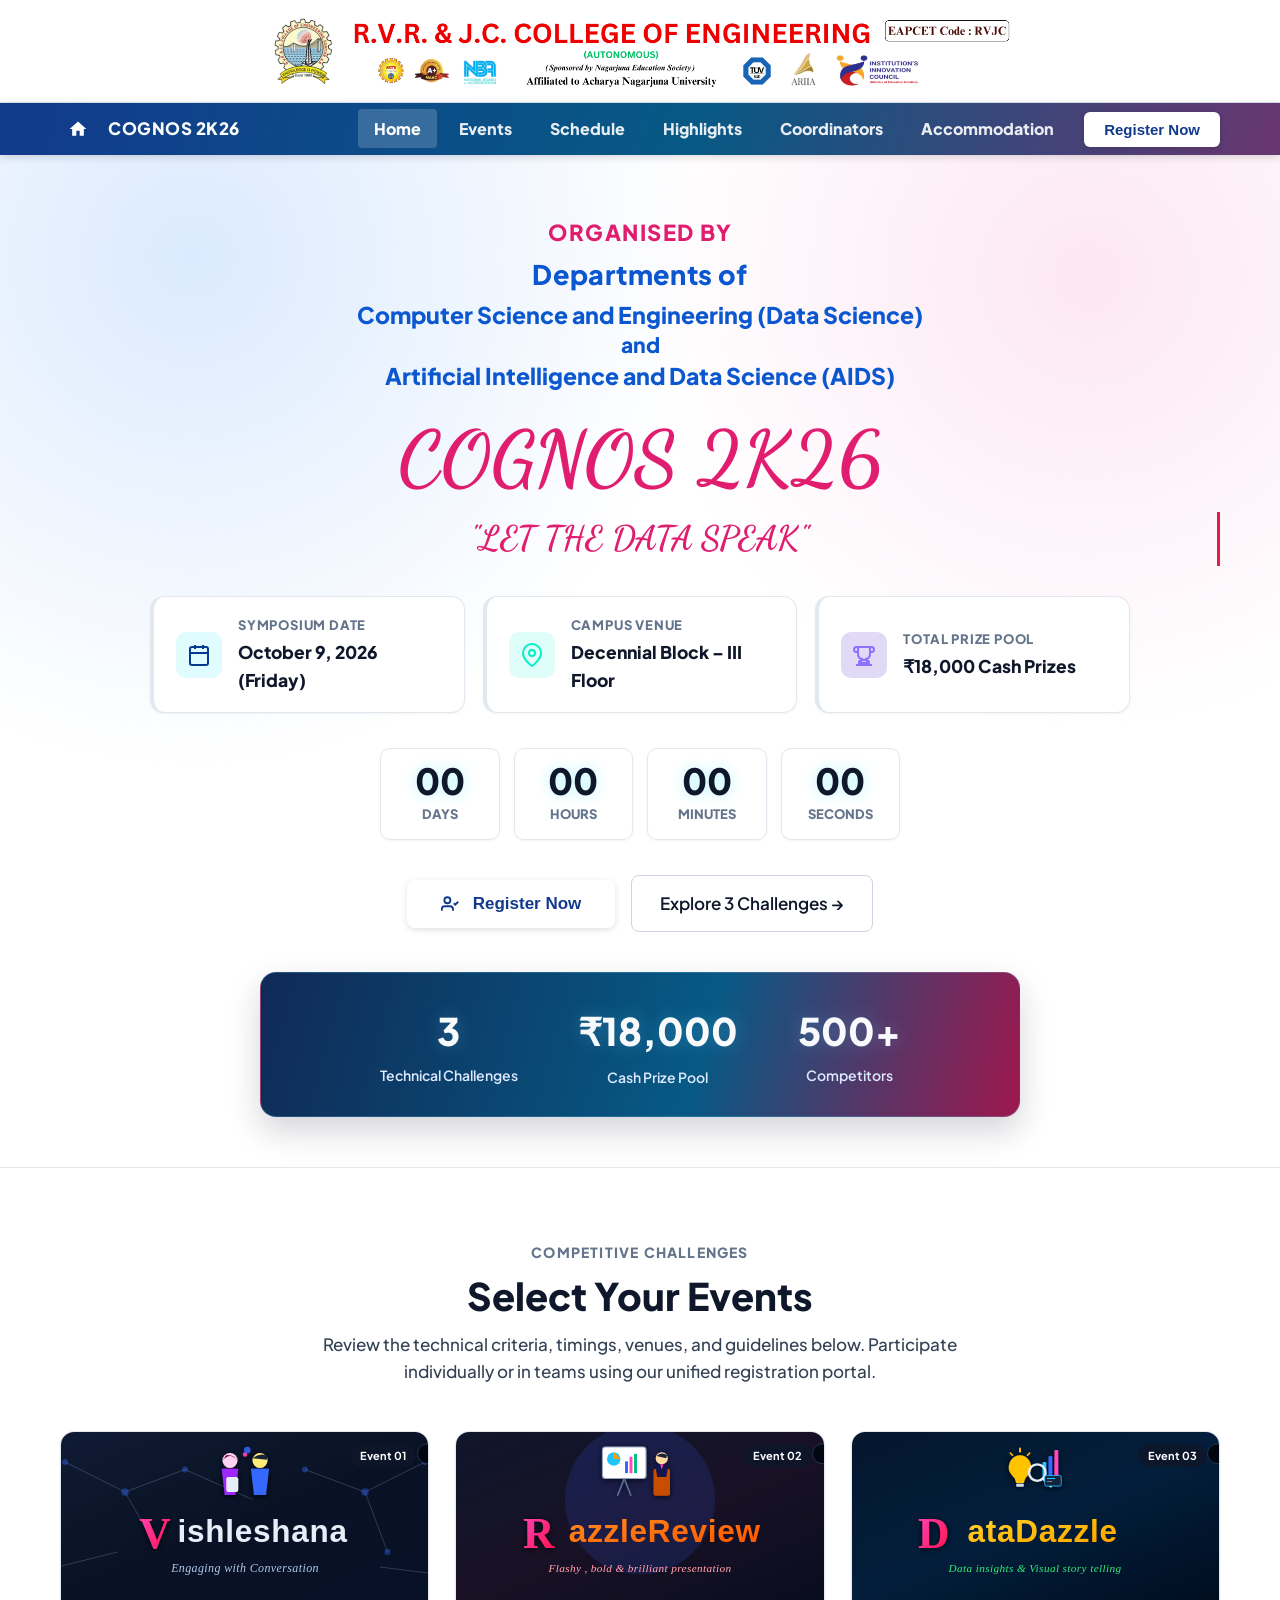
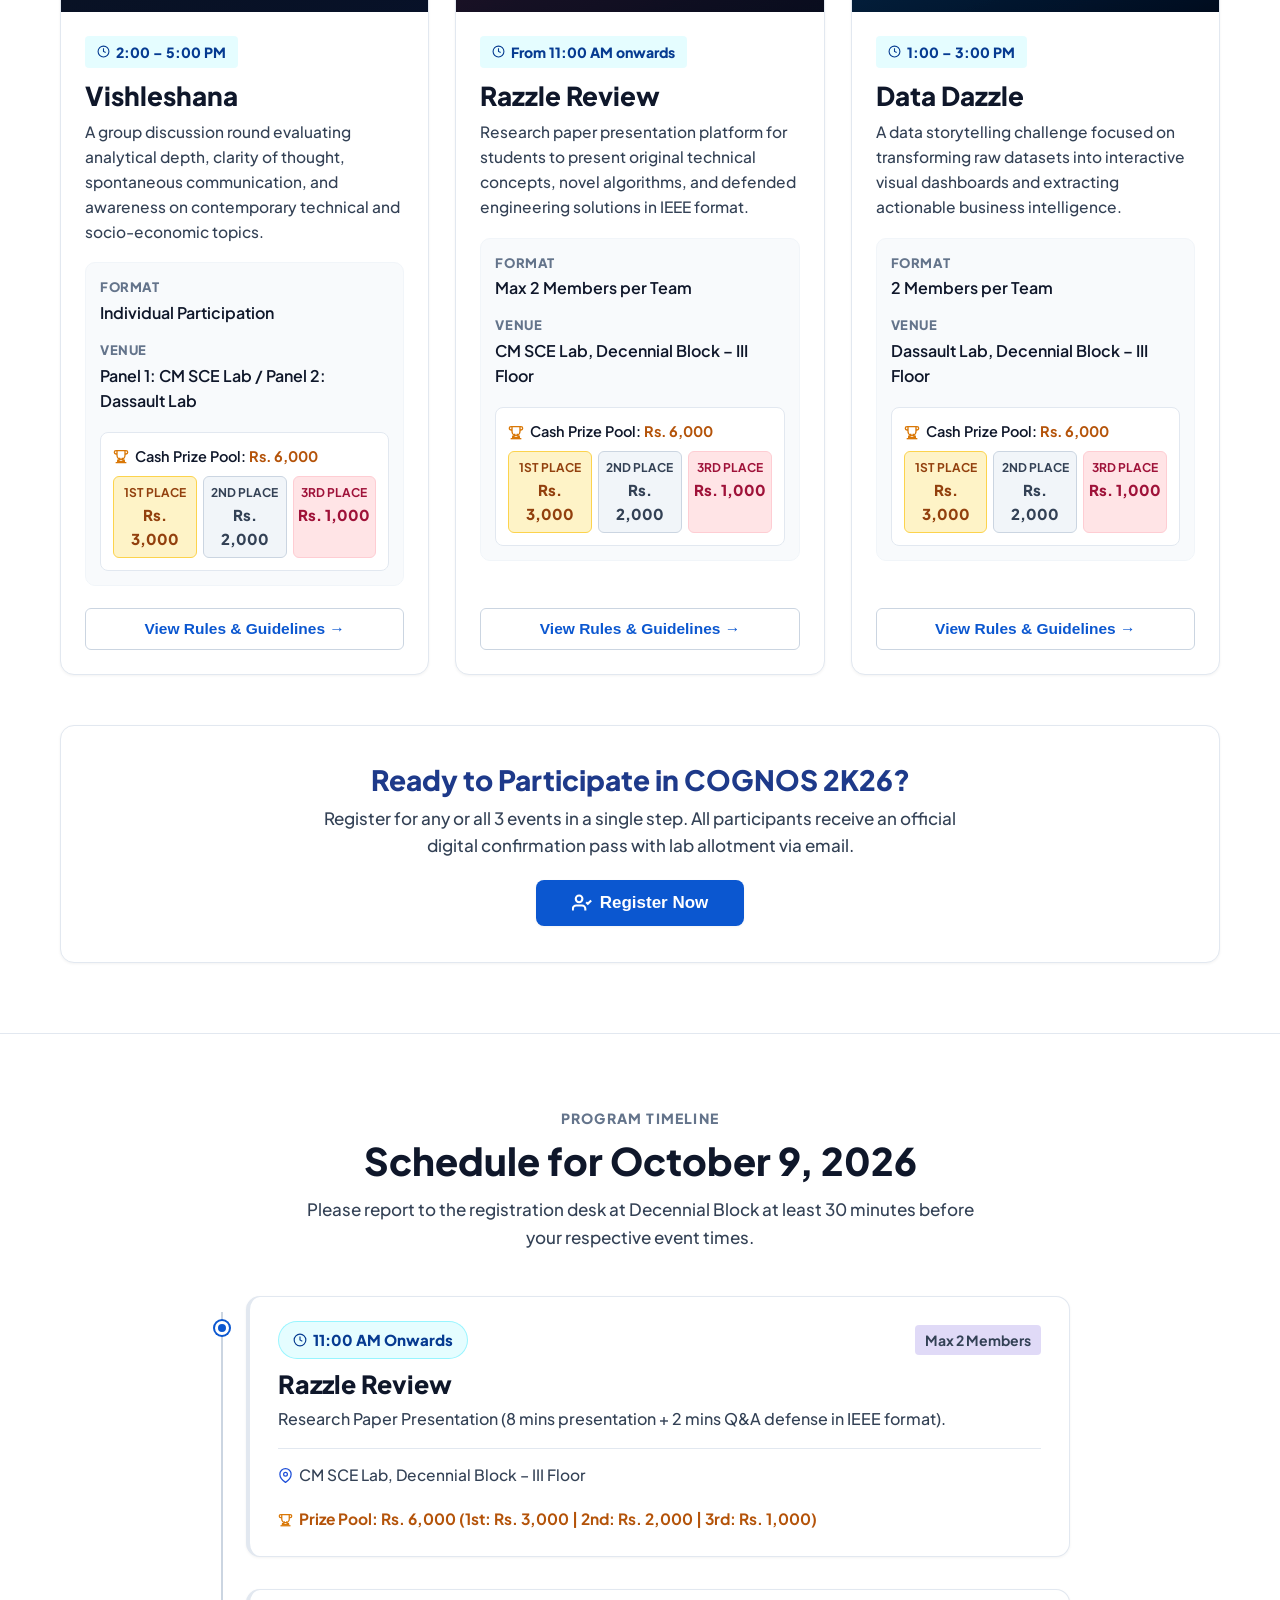
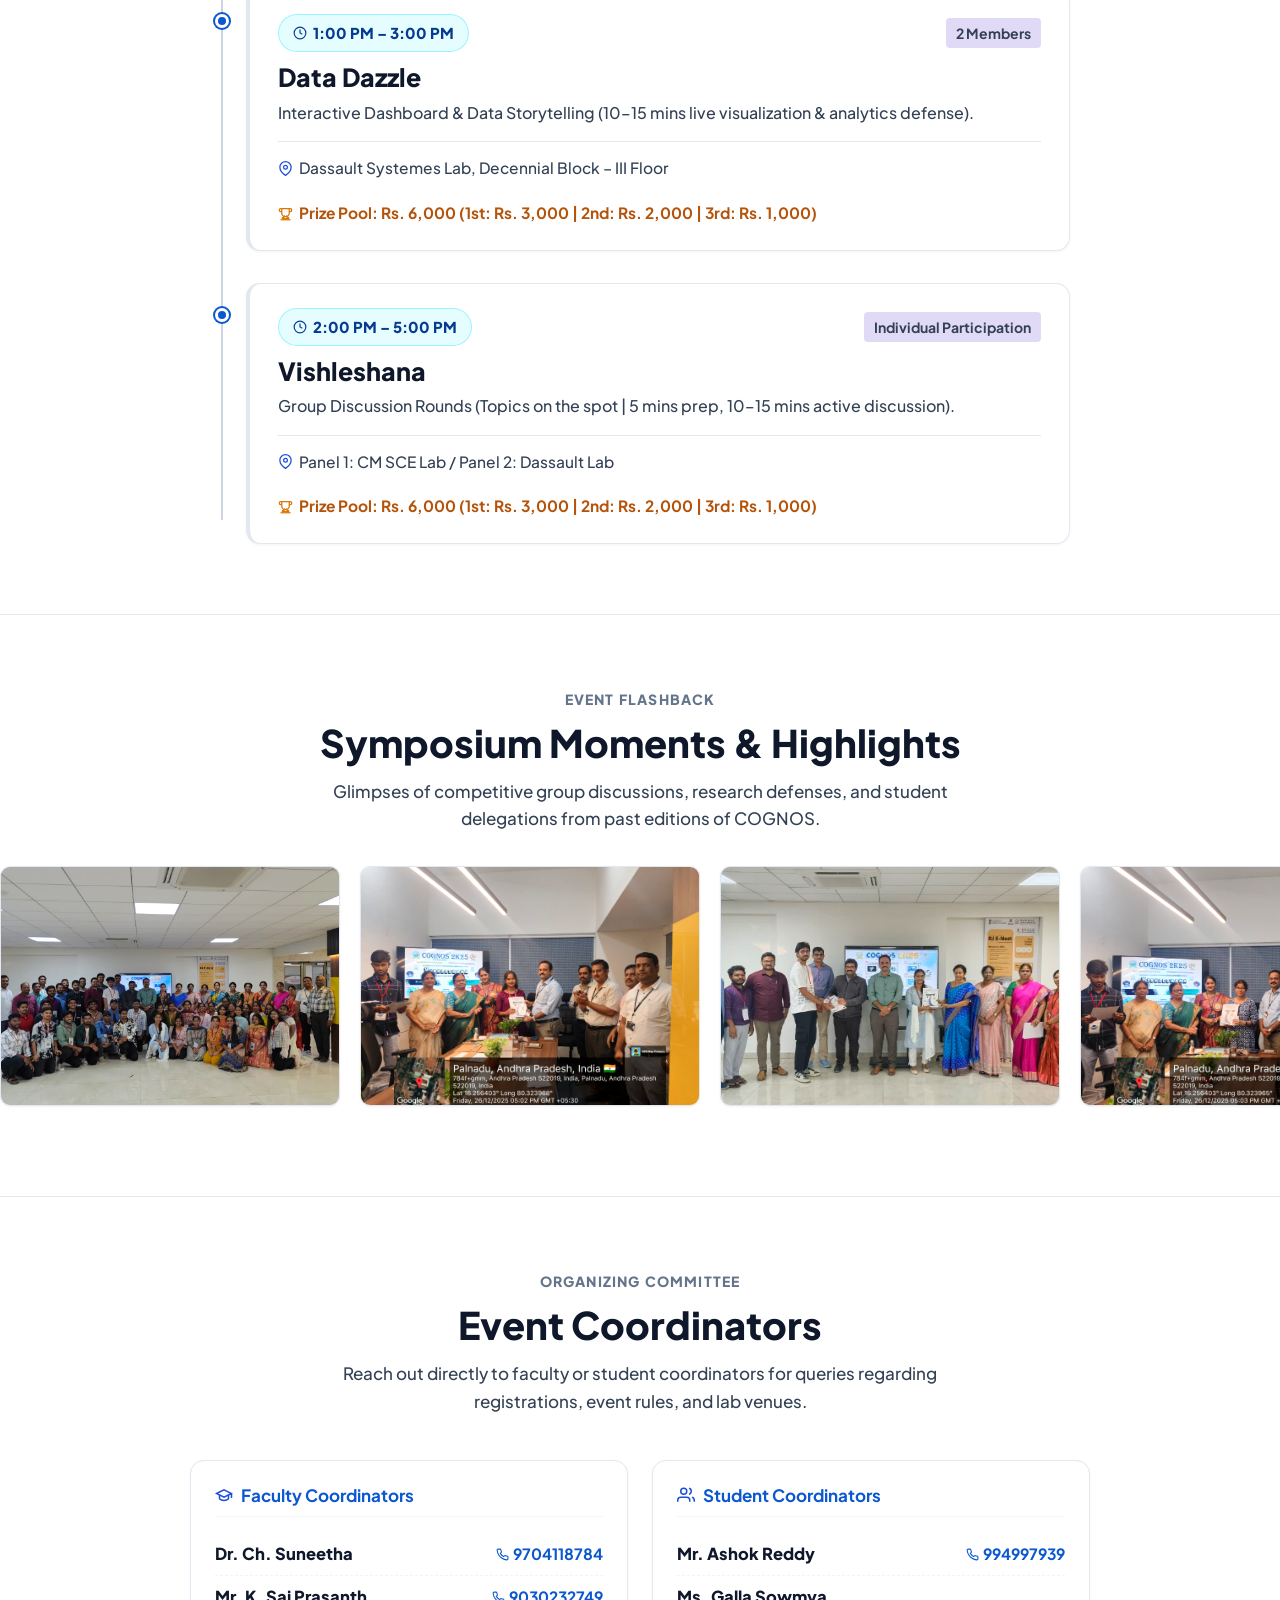
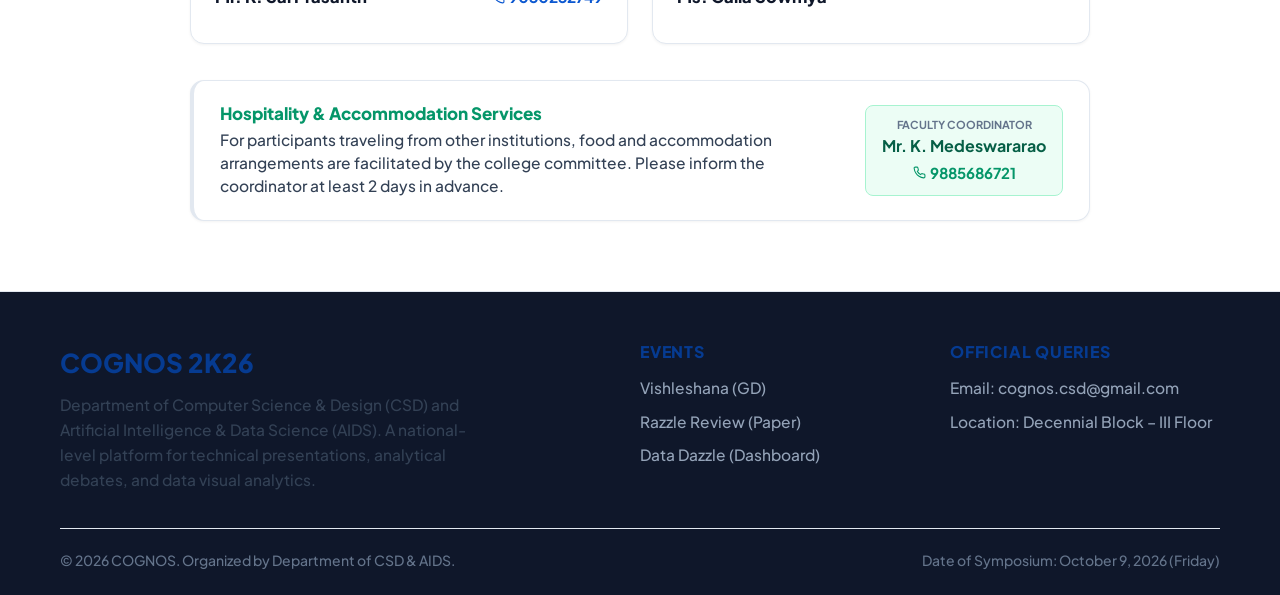
==== frontend/index.html @ b4818249 "Update event coordinators, email templates, and fix ID card URLs in Excel export" ====
<!DOCTYPE html>
<html lang="en">
<head>
    <meta charset="UTF-8">
    <meta http-equiv="Content-Type" content="text/html; charset=UTF-8">
    <meta name="viewport" content="width=device-width, initial-scale=1.0">
    <title>COGNOS 2K26 | National Level Technical Symposium - Department of CSD &amp; AIDS</title>
    <meta name="description" content="COGNOS 2K26 - National Level Technical Fest organized by Department of CSD &amp; AIDS. Events include Vishleshana, Razzle Review, and Data Dazzle on October 9th.">
    <link rel="icon" type="image/svg+xml" href="assets/images/favicon.svg">
    <link rel="shortcut icon" href="assets/images/favicon.svg">
    <link rel="apple-touch-icon" href="assets/images/header_logo.png">
    <link rel="preconnect" href="https://fonts.googleapis.com">
    <link rel="preconnect" href="https://fonts.gstatic.com" crossorigin>
    <link href="https://fonts.googleapis.com/css2?family=Dancing+Script:wght@600;700&family=Plus+Jakarta+Sans:wght@400;500;600;700;800;900&display=swap" rel="stylesheet">
    <link rel="stylesheet" href="css/style.css?v=2">
    <link rel="stylesheet" href="css/components.css?v=2">
    <link rel="stylesheet" href="css/responsive.css?v=2">
</head>
<body>

    <!-- 1. TOP HEADER BANNER (Full width College Logo Banner) -->
    <div class="top-header-banner">
        <div class="container banner-container">
            <a href="#home" class="college-banner-link" aria-label="RVR &amp; JC College of Engineering">
                <img src="assets/images/header_logo.png" alt="R.V.R. &amp; J.C. COLLEGE OF ENGINEERING (AUTONOMOUS)" class="college-header-logo">
            </a>
        </div>
    </div>

    <!-- 2. SOLID BLUE NAVIGATION BAR (Sticky below banner) -->
    <header class="main-navbar" id="mainNavbar">
        <div class="container nav-container">
            <div class="nav-left">
                <a href="#home" class="nav-home-icon" title="COGNOS 2K26 Home">
                    <svg width="20" height="20" viewBox="0 0 24 24" fill="currentColor"><path d="M10 20v-6h4v6h5v-8h3L12 3 2 12h3v8z"/></svg>
                </a>
                <span class="nav-brand-title">COGNOS 2K26</span>
            </div>

            <button class="mobile-toggle" aria-label="Toggle navigation" onclick="toggleNav()">
                <svg width="22" height="22" viewBox="0 0 24 24" fill="none" stroke="currentColor" stroke-width="2"><line x1="3" y1="12" x2="21" y2="12"></line><line x1="3" y1="6" x2="21" y2="6"></line><line x1="3" y1="18" x2="21" y2="18"></line></svg>
            </button>

            <nav>
                <ul class="nav-links" id="navLinks">
                    <li><a href="#home" class="nav-link active">Home</a></li>
                    <li><a href="#events" class="nav-link">Events</a></li>
                    <li><a href="#schedule" class="nav-link">Schedule</a></li>
                    <li><a href="#gallery" class="nav-link">Highlights</a></li>
                    <li><a href="#coordinators" class="nav-link">Coordinators</a></li>
                    <li><a href="#hospitality" class="nav-link">Accommodation</a></li>
                    <li><button class="btn-nav-register pulse-btn" onclick="openRegistrationModal()">Register Now</button></li>
                </ul>
            </nav>
        </div>
    </header>

    <!-- 3. HERO SECTION (With Dynamic Animated Title & Spacious Cards) -->
    <section id="home" class="hero-section">
        <div class="container">
            <div class="hero-department-block animate-fade-in">
                <span class="organizer-kicker">Organised by</span>
                <span class="department-label">Departments of</span>
                <span class="department-name">Computer Science and Engineering (Data Science)</span>
                <span class="department-connector">and</span>
                <span class="department-name">Artificial Intelligence and Data Science (AIDS)</span>
            </div>

            <h1 class="hero-title">
                <span id="dynamicHeroTitle" class="hero-brand-pink">COGNOS 2K26</span>
            </h1>
            <p class="hero-tagline animate-fade-in-delay">"LET THE DATA SPEAK"</p>

            <!-- Large, Spacious Meta Cards for Date, Venue, and Prize Pool -->
            <div class="hero-meta-cards">
                <div class="hero-meta-card date-card animate-slide-up">
                    <div class="meta-card-icon">
                        <svg width="24" height="24" viewBox="0 0 24 24" fill="none" stroke="currentColor" stroke-width="2"><rect x="3" y="4" width="18" height="18" rx="2" ry="2"></rect><line x1="16" y1="2" x2="16" y2="6"></line><line x1="8" y1="2" x2="8" y2="6"></line><line x1="3" y1="10" x2="21" y2="10"></line></svg>
                    </div>
                    <div class="meta-card-content">
                        <div class="meta-card-label">SYMPOSIUM DATE</div>
                        <div class="meta-card-value">October 9, 2026 (Friday)</div>
                    </div>
                </div>

                <div class="hero-meta-card venue-card animate-slide-up" style="animation-delay: 0.15s;">
                    <div class="meta-card-icon">
                        <svg width="24" height="24" viewBox="0 0 24 24" fill="none" stroke="currentColor" stroke-width="2"><path d="M21 10c0 7-9 13-9 13s-9-6-9-13a9 9 0 0 1 18 0z"></path><circle cx="12" cy="10" r="3"></circle></svg>
                    </div>
                    <div class="meta-card-content">
                        <div class="meta-card-label">CAMPUS VENUE</div>
                        <div class="meta-card-value">Decennial Block &ndash; III Floor</div>
                    </div>
                </div>

                <div class="hero-meta-card prize-card animate-slide-up" style="animation-delay: 0.3s;">
                    <div class="meta-card-icon">
                        <svg width="24" height="24" viewBox="0 0 24 24" fill="none" stroke="currentColor" stroke-width="2"><path d="M6 9H4.5a2.5 2.5 0 0 1 0-5H6"></path><path d="M18 9h1.5a2.5 2.5 0 0 0 0-5H18"></path><path d="M4 22h16"></path><path d="M10 14.66V17c0 .55-.45 1-1 1H8c-.55 0-1 .45-1 1v1h10v-1c0-.55-.45-1-1-1h-1c-.55 0-1-.45-1-1v-2.34"></path><path d="M6 4h12v7a6 6 0 0 1-12 0V4z"></path></svg>
                    </div>
                    <div class="meta-card-content">
                        <div class="meta-card-label">TOTAL PRIZE POOL</div>
                        <div class="meta-card-value prize-highlight"><span class="rupee">&#8377;</span>18,000 Cash Prizes</div>
                    </div>
                </div>
            </div>

            <!-- Countdown Timer -->
            <div class="countdown-wrap animate-fade-in">
                <div class="countdown-grid">
                    <div class="countdown-box">
                        <div class="countdown-num" id="timer-days">00</div>
                        <div class="countdown-label">Days</div>
                    </div>
                    <div class="countdown-box">
                        <div class="countdown-num" id="timer-hours">00</div>
                        <div class="countdown-label">Hours</div>
                    </div>
                    <div class="countdown-box">
                        <div class="countdown-num" id="timer-mins">00</div>
                        <div class="countdown-label">Minutes</div>
                    </div>
                    <div class="countdown-box">
                        <div class="countdown-num" id="timer-secs">00</div>
                        <div class="countdown-label">Seconds</div>
                    </div>
                </div>
            </div>

            <!-- Hero CTAs -->
            <div class="hero-cta-group">
                <button class="btn-primary-action pulse-btn" onclick="openRegistrationModal()">
                    <svg width="18" height="18" viewBox="0 0 24 24" fill="none" stroke="currentColor" stroke-width="2.5" style="vertical-align: middle; margin-right: 6px;"><path d="M16 21v-2a4 4 0 0 0-4-4H5a4 4 0 0 0-4 4v2"></path><circle cx="8.5" cy="7" r="4"></circle><polyline points="17 11 19 13 23 9"></polyline></svg>
                    Register Now
                </button>
                <a href="#events" class="btn-secondary-action">
                    Explore 3 Challenges &rarr;
                </a>
            </div>

            <!-- Stats Ribbon -->
            <div class="stats-banner">
                <div class="stat-col">
                    <div class="stat-num counter-target" data-target="3">3</div>
                    <div class="stat-lbl">Technical Challenges</div>
                </div>
                <div class="stat-col">
                    <div class="stat-num"><span class="rupee">&#8377;</span>18,000</div>
                    <div class="stat-lbl">Cash Prize Pool</div>
                </div>
                <div class="stat-col">
                    <div class="stat-num counter-target" data-target="500">500+</div>
                    <div class="stat-lbl">Competitors</div>
                </div>
            </div>
        </div>
    </section>

    <!-- 4. EVENTS SECTION (Generously Spaced & Rich Colored Prizes) -->
    <section id="events" class="events-section">
        <div class="container">
            <div class="section-header">
                <span class="section-tag">COMPETITIVE CHALLENGES</span>
                <h2 class="section-title">Select Your Events</h2>
                <p class="section-desc">Review the technical criteria, timings, venues, and guidelines below. Participate individually or in teams using our unified registration portal.</p>
            </div>

            <div class="events-grid">
                <!-- Event 1: Vishleshana -->
                <div class="event-card animate-on-scroll">
                    <div class="card-img-wrap">
                        <img src="assets/images/banner-vishleshana.svg" alt="Vishleshana Banner" class="event-card-banner">
                        <span class="card-badge-floating">Event 01</span>
                    </div>
                    <div class="event-card-body">
                        <div>
                            <div class="event-timing-badge">
                                <svg width="13" height="13" viewBox="0 0 24 24" fill="none" stroke="currentColor" stroke-width="2"><circle cx="12" cy="12" r="10"></circle><polyline points="12 6 12 12 16 14"></polyline></svg>
                                <span>2:00 &ndash; 5:00 PM</span>
                            </div>
                            <h3 class="event-card-title">Vishleshana</h3>
                            <p class="event-card-desc">
                                A group discussion round evaluating analytical depth, clarity of thought, spontaneous communication, and awareness on contemporary technical and socio-economic topics.
                            </p>

                            <!-- Loosely Aligned Details with Spacious Layout -->
                            <div class="event-loose-details">
                                <div class="detail-item">
                                    <span class="detail-item-title">Format</span>
                                    <span class="detail-item-val">Individual Participation</span>
                                </div>
                                <div class="detail-item">
                                    <span class="detail-item-title">Venue</span>
                                    <span class="detail-item-val">Panel 1: CM SCE Lab / Panel 2: Dassault Lab</span>
                                </div>

                                <!-- Multi-Colored Cash Prize Breakdown -->
                                <div class="prize-breakdown-box">
                                    <div class="prize-box-header">
                                        <svg width="16" height="16" viewBox="0 0 24 24" fill="none" stroke="#d97706" stroke-width="2"><path d="M6 9H4.5a2.5 2.5 0 0 1 0-5H6"></path><path d="M18 9h1.5a2.5 2.5 0 0 0 0-5H18"></path><path d="M4 22h16"></path><path d="M10 14.66V17c0 .55-.45 1-1 1H8c-.55 0-1 .45-1 1v1h10v-1c0-.55-.45-1-1-1h-1c-.55 0-1-.45-1-1v-2.34"></path><path d="M6 4h12v7a6 6 0 0 1-12 0V4z"></path></svg>
                                        <span>Cash Prize Pool: <strong>Rs. 6,000</strong></span>
                                    </div>
                                    <div class="prize-pill-row">
                                        <div class="prize-tier gold-tier">
                                            <span class="tier-label">1st Place</span>
                                            <span class="tier-amount">Rs. 3,000</span>
                                        </div>
                                        <div class="prize-tier silver-tier">
                                            <span class="tier-label">2nd Place</span>
                                            <span class="tier-amount">Rs. 2,000</span>
                                        </div>
                                        <div class="prize-tier bronze-tier">
                                            <span class="tier-label">3rd Place</span>
                                            <span class="tier-amount">Rs. 1,000</span>
                                        </div>
                                    </div>
                                </div>
                            </div>
                        </div>

                        <button class="btn-card-action" onclick="openEventModal('vishleshana')">
                            View Rules &amp; Guidelines &rarr;
                        </button>
                    </div>
                </div>

                <!-- Event 2: Razzle Review -->
                <div class="event-card animate-on-scroll" style="animation-delay: 0.15s;">
                    <div class="card-img-wrap">
                        <img src="assets/images/banner-razzle.svg" alt="Razzle Review Banner" class="event-card-banner">
                        <span class="card-badge-floating">Event 02</span>
                    </div>
                    <div class="event-card-body">
                        <div>
                            <div class="event-timing-badge">
                                <svg width="13" height="13" viewBox="0 0 24 24" fill="none" stroke="currentColor" stroke-width="2"><circle cx="12" cy="12" r="10"></circle><polyline points="12 6 12 12 16 14"></polyline></svg>
                                <span>From 11:00 AM onwards</span>
                            </div>
                            <h3 class="event-card-title">Razzle Review</h3>
                            <p class="event-card-desc">
                                Research paper presentation platform for students to present original technical concepts, novel algorithms, and defended engineering solutions in IEEE format.
                            </p>

                            <!-- Loosely Aligned Details with Spacious Layout -->
                            <div class="event-loose-details">
                                <div class="detail-item">
                                    <span class="detail-item-title">Format</span>
                                    <span class="detail-item-val">Max 2 Members per Team</span>
                                </div>
                                <div class="detail-item">
                                    <span class="detail-item-title">Venue</span>
                                    <span class="detail-item-val">CM SCE Lab, Decennial Block &ndash; III Floor</span>
                                </div>

                                <!-- Multi-Colored Cash Prize Breakdown -->
                                <div class="prize-breakdown-box">
                                    <div class="prize-box-header">
                                        <svg width="16" height="16" viewBox="0 0 24 24" fill="none" stroke="#d97706" stroke-width="2"><path d="M6 9H4.5a2.5 2.5 0 0 1 0-5H6"></path><path d="M18 9h1.5a2.5 2.5 0 0 0 0-5H18"></path><path d="M4 22h16"></path><path d="M10 14.66V17c0 .55-.45 1-1 1H8c-.55 0-1 .45-1 1v1h10v-1c0-.55-.45-1-1-1h-1c-.55 0-1-.45-1-1v-2.34"></path><path d="M6 4h12v7a6 6 0 0 1-12 0V4z"></path></svg>
                                        <span>Cash Prize Pool: <strong>Rs. 6,000</strong></span>
                                    </div>
                                    <div class="prize-pill-row">
                                        <div class="prize-tier gold-tier">
                                            <span class="tier-label">1st Place</span>
                                            <span class="tier-amount">Rs. 3,000</span>
                                        </div>
                                        <div class="prize-tier silver-tier">
                                            <span class="tier-label">2nd Place</span>
                                            <span class="tier-amount">Rs. 2,000</span>
                                        </div>
                                        <div class="prize-tier bronze-tier">
                                            <span class="tier-label">3rd Place</span>
                                            <span class="tier-amount">Rs. 1,000</span>
                                        </div>
                                    </div>
                                </div>
                            </div>
                        </div>

                        <button class="btn-card-action" onclick="openEventModal('razzle_review')">
                            View Rules &amp; Guidelines &rarr;
                        </button>
                    </div>
                </div>

                <!-- Event 3: Data Dazzle -->
                <div class="event-card animate-on-scroll" style="animation-delay: 0.3s;">
                    <div class="card-img-wrap">
                        <img src="assets/images/banner-data-dazzle.svg" alt="Data Dazzle Banner" class="event-card-banner">
                        <span class="card-badge-floating">Event 03</span>
                    </div>
                    <div class="event-card-body">
                        <div>
                            <div class="event-timing-badge">
                                <svg width="13" height="13" viewBox="0 0 24 24" fill="none" stroke="currentColor" stroke-width="2"><circle cx="12" cy="12" r="10"></circle><polyline points="12 6 12 12 16 14"></polyline></svg>
                                <span>1:00 &ndash; 3:00 PM</span>
                            </div>
                            <h3 class="event-card-title">Data Dazzle</h3>
                            <p class="event-card-desc">
                                A data storytelling challenge focused on transforming raw datasets into interactive visual dashboards and extracting actionable business intelligence.
                            </p>

                            <!-- Loosely Aligned Details with Spacious Layout -->
                            <div class="event-loose-details">
                                <div class="detail-item">
                                    <span class="detail-item-title">Format</span>
                                    <span class="detail-item-val">2 Members per Team</span>
                                </div>
                                <div class="detail-item">
                                    <span class="detail-item-title">Venue</span>
                                    <span class="detail-item-val">Dassault Lab, Decennial Block &ndash; III Floor</span>
                                </div>

                                <!-- Multi-Colored Cash Prize Breakdown -->
                                <div class="prize-breakdown-box">
                                    <div class="prize-box-header">
                                        <svg width="16" height="16" viewBox="0 0 24 24" fill="none" stroke="#d97706" stroke-width="2"><path d="M6 9H4.5a2.5 2.5 0 0 1 0-5H6"></path><path d="M18 9h1.5a2.5 2.5 0 0 0 0-5H18"></path><path d="M4 22h16"></path><path d="M10 14.66V17c0 .55-.45 1-1 1H8c-.55 0-1 .45-1 1v1h10v-1c0-.55-.45-1-1-1h-1c-.55 0-1-.45-1-1v-2.34"></path><path d="M6 4h12v7a6 6 0 0 1-12 0V4z"></path></svg>
                                        <span>Cash Prize Pool: <strong>Rs. 6,000</strong></span>
                                    </div>
                                    <div class="prize-pill-row">
                                        <div class="prize-tier gold-tier">
                                            <span class="tier-label">1st Place</span>
                                            <span class="tier-amount">Rs. 3,000</span>
                                        </div>
                                        <div class="prize-tier silver-tier">
                                            <span class="tier-label">2nd Place</span>
                                            <span class="tier-amount">Rs. 2,000</span>
                                        </div>
                                        <div class="prize-tier bronze-tier">
                                            <span class="tier-label">3rd Place</span>
                                            <span class="tier-amount">Rs. 1,000</span>
                                        </div>
                                    </div>
                                </div>
                            </div>
                        </div>

                        <button class="btn-card-action" onclick="openEventModal('data_dazzle')">
                            View Rules &amp; Guidelines &rarr;
                        </button>
                    </div>
                </div>
            </div>

            <!-- Unified Registration Callout -->
            <div class="reg-callout-box animate-on-scroll">
                <div class="callout-inner">
                    <h3>Ready to Participate in COGNOS 2K26?</h3>
                    <p>Register for any or all 3 events in a single step. All participants receive an official digital confirmation pass with lab allotment via email.</p>
                    <button class="btn-reg-now-large pulse-btn" onclick="openRegistrationModal()">
                        <svg width="20" height="20" viewBox="0 0 24 24" fill="none" stroke="currentColor" stroke-width="2.5"><path d="M16 21v-2a4 4 0 0 0-4-4H5a4 4 0 0 0-4 4v2"></path><circle cx="8.5" cy="7" r="4"></circle><polyline points="17 11 19 13 23 9"></polyline></svg>
                        Register Now
                    </button>
                </div>
            </div>
        </div>
    </section>

    <!-- 5. SCHEDULE SECTION (Timeline & Cards Layout with Hover Effects - NO TABLE) -->
    <section id="schedule" class="schedule-section">
        <div class="container">
            <div class="section-header">
                <span class="section-tag">PROGRAM TIMELINE</span>
                <h2 class="section-title">Schedule for October 9, 2026</h2>
                <p class="section-desc">Please report to the registration desk at Decennial Block at least 30 minutes before your respective event times.</p>
            </div>

            <!-- Modern Timeline Container -->
            <div class="timeline-container">
                <div class="timeline-spine"></div>

                <!-- Timeline Item 1: Razzle Review -->
                <div class="timeline-item animate-on-scroll">
                    <div class="timeline-marker">
                        <div class="marker-dot"></div>
                    </div>
                    <div class="timeline-card">
                        <div class="timeline-card-header">
                            <span class="timeline-time-badge">
                                <svg width="14" height="14" viewBox="0 0 24 24" fill="none" stroke="currentColor" stroke-width="2"><circle cx="12" cy="12" r="10"></circle><polyline points="12 6 12 12 16 14"></polyline></svg>
                                11:00 AM Onwards
                            </span>
                            <span class="timeline-format-badge">Max 2 Members</span>
                        </div>
                        <h3 class="timeline-card-title">Razzle Review</h3>
                        <p class="timeline-card-sub">Research Paper Presentation (8 mins presentation + 2 mins Q&amp;A defense in IEEE format).</p>
                        <div class="timeline-card-meta">
                            <div class="timeline-meta-point">
                                <svg width="15" height="15" viewBox="0 0 24 24" fill="none" stroke="#1d4ed8" stroke-width="2"><path d="M21 10c0 7-9 13-9 13s-9-6-9-13a9 9 0 0 1 18 0z"></path><circle cx="12" cy="10" r="3"></circle></svg>
                                <span>CM SCE Lab, Decennial Block &ndash; III Floor</span>
                            </div>
                            <div class="timeline-meta-point prize-point">
                                <svg width="15" height="15" viewBox="0 0 24 24" fill="none" stroke="#d97706" stroke-width="2"><path d="M6 9H4.5a2.5 2.5 0 0 1 0-5H6"></path><path d="M18 9h1.5a2.5 2.5 0 0 0 0-5H18"></path><path d="M4 22h16"></path><path d="M10 14.66V17c0 .55-.45 1-1 1H8c-.55 0-1 .45-1 1v1h10v-1c0-.55-.45-1-1-1h-1c-.55 0-1-.45-1-1v-2.34"></path><path d="M6 4h12v7a6 6 0 0 1-12 0V4z"></path></svg>
                                <span>Prize Pool: Rs. 6,000 (1st: Rs. 3,000 | 2nd: Rs. 2,000 | 3rd: Rs. 1,000)</span>
                            </div>
                        </div>
                    </div>
                </div>

                <!-- Timeline Item 2: Data Dazzle -->
                <div class="timeline-item animate-on-scroll">
                    <div class="timeline-marker">
                        <div class="marker-dot"></div>
                    </div>
                    <div class="timeline-card">
                        <div class="timeline-card-header">
                            <span class="timeline-time-badge">
                                <svg width="14" height="14" viewBox="0 0 24 24" fill="none" stroke="currentColor" stroke-width="2"><circle cx="12" cy="12" r="10"></circle><polyline points="12 6 12 12 16 14"></polyline></svg>
                                1:00 PM &ndash; 3:00 PM
                            </span>
                            <span class="timeline-format-badge">2 Members</span>
                        </div>
                        <h3 class="timeline-card-title">Data Dazzle</h3>
                        <p class="timeline-card-sub">Interactive Dashboard &amp; Data Storytelling (10&ndash;15 mins live visualization &amp; analytics defense).</p>
                        <div class="timeline-card-meta">
                            <div class="timeline-meta-point">
                                <svg width="15" height="15" viewBox="0 0 24 24" fill="none" stroke="#1d4ed8" stroke-width="2"><path d="M21 10c0 7-9 13-9 13s-9-6-9-13a9 9 0 0 1 18 0z"></path><circle cx="12" cy="10" r="3"></circle></svg>
                                <span>Dassault Systemes Lab, Decennial Block &ndash; III Floor</span>
                            </div>
                            <div class="timeline-meta-point prize-point">
                                <svg width="15" height="15" viewBox="0 0 24 24" fill="none" stroke="#d97706" stroke-width="2"><path d="M6 9H4.5a2.5 2.5 0 0 1 0-5H6"></path><path d="M18 9h1.5a2.5 2.5 0 0 0 0-5H18"></path><path d="M4 22h16"></path><path d="M10 14.66V17c0 .55-.45 1-1 1H8c-.55 0-1 .45-1 1v1h10v-1c0-.55-.45-1-1-1h-1c-.55 0-1-.45-1-1v-2.34"></path><path d="M6 4h12v7a6 6 0 0 1-12 0V4z"></path></svg>
                                <span>Prize Pool: Rs. 6,000 (1st: Rs. 3,000 | 2nd: Rs. 2,000 | 3rd: Rs. 1,000)</span>
                            </div>
                        </div>
                    </div>
                </div>

                <!-- Timeline Item 3: Vishleshana -->
                <div class="timeline-item animate-on-scroll">
                    <div class="timeline-marker">
                        <div class="marker-dot"></div>
                    </div>
                    <div class="timeline-card">
                        <div class="timeline-card-header">
                            <span class="timeline-time-badge">
                                <svg width="14" height="14" viewBox="0 0 24 24" fill="none" stroke="currentColor" stroke-width="2"><circle cx="12" cy="12" r="10"></circle><polyline points="12 6 12 12 16 14"></polyline></svg>
                                2:00 PM &ndash; 5:00 PM
                            </span>
                            <span class="timeline-format-badge">Individual Participation</span>
                        </div>
                        <h3 class="timeline-card-title">Vishleshana</h3>
                        <p class="timeline-card-sub">Group Discussion Rounds (Topics on the spot | 5 mins prep, 10&ndash;15 mins active discussion).</p>
                        <div class="timeline-card-meta">
                            <div class="timeline-meta-point">
                                <svg width="15" height="15" viewBox="0 0 24 24" fill="none" stroke="#1d4ed8" stroke-width="2"><path d="M21 10c0 7-9 13-9 13s-9-6-9-13a9 9 0 0 1 18 0z"></path><circle cx="12" cy="10" r="3"></circle></svg>
                                <span>Panel 1: CM SCE Lab / Panel 2: Dassault Lab</span>
                            </div>
                            <div class="timeline-meta-point prize-point">
                                <svg width="15" height="15" viewBox="0 0 24 24" fill="none" stroke="#d97706" stroke-width="2"><path d="M6 9H4.5a2.5 2.5 0 0 1 0-5H6"></path><path d="M18 9h1.5a2.5 2.5 0 0 0 0-5H18"></path><path d="M4 22h16"></path><path d="M10 14.66V17c0 .55-.45 1-1 1H8c-.55 0-1 .45-1 1v1h10v-1c0-.55-.45-1-1-1h-1c-.55 0-1-.45-1-1v-2.34"></path><path d="M6 4h12v7a6 6 0 0 1-12 0V4z"></path></svg>
                                <span>Prize Pool: Rs. 6,000 (1st: Rs. 3,000 | 2nd: Rs. 2,000 | 3rd: Rs. 1,000)</span>
                            </div>
                        </div>
                    </div>
                </div>
            </div>
        </div>
    </section>

    <!-- 6. CONTINUOUS AUTO-SCROLLING GALLERY (Renamed: Symposium Moments & Highlights) -->
    <section id="gallery" class="gallery-section">
        <div class="container">
            <div class="section-header" style="margin-bottom: 24px;">
                <span class="section-tag">EVENT FLASHBACK</span>
                <h2 class="section-title">Symposium Moments &amp; Highlights</h2>
                <p class="section-desc">Glimpses of competitive group discussions, research defenses, and student delegations from past editions of COGNOS.</p>
            </div>
        </div>

        <div class="auto-gallery-wrapper">
            <div class="auto-gallery-track" id="autoGalleryTrack">
                <!-- Set 1 -->
                <div class="gallery-photo-card" onclick="openLightbox('assets/images/cognos_team.jpeg')">
                    <img src="assets/images/cognos_team.jpeg" alt="COGNOS Organizing Team" loading="lazy">
                </div>
                <div class="gallery-photo-card" onclick="openLightbox('assets/images/GD1.jpeg')">
                    <img src="assets/images/GD1.jpeg" alt="Group Discussion Round" loading="lazy">
                </div>
                <div class="gallery-photo-card" onclick="openLightbox('assets/images/RR1.jpeg')">
                    <img src="assets/images/RR1.jpeg" alt="Paper Presentation Defense" loading="lazy">
                </div>
                <div class="gallery-photo-card" onclick="openLightbox('assets/images/GD2.jpeg')">
                    <img src="assets/images/GD2.jpeg" alt="Discussion Deliberations" loading="lazy">
                </div>
                <div class="gallery-photo-card" onclick="openLightbox('assets/images/RR2.jpeg')">
                    <img src="assets/images/RR2.jpeg" alt="Project Demonstration" loading="lazy">
                </div>
                <div class="gallery-photo-card" onclick="openLightbox('assets/images/GD3.jpeg')">
                    <img src="assets/images/GD3.jpeg" alt="Panel Review" loading="lazy">
                </div>

                <!-- Set 2 (Duplicates for seamless loop) -->
                <div class="gallery-photo-card" onclick="openLightbox('assets/images/cognos_team.jpeg')">
                    <img src="assets/images/cognos_team.jpeg" alt="COGNOS Organizing Team" loading="lazy">
                </div>
                <div class="gallery-photo-card" onclick="openLightbox('assets/images/GD1.jpeg')">
                    <img src="assets/images/GD1.jpeg" alt="Group Discussion Round" loading="lazy">
                </div>
                <div class="gallery-photo-card" onclick="openLightbox('assets/images/RR1.jpeg')">
                    <img src="assets/images/RR1.jpeg" alt="Paper Presentation Defense" loading="lazy">
                </div>
                <div class="gallery-photo-card" onclick="openLightbox('assets/images/GD2.jpeg')">
                    <img src="assets/images/GD2.jpeg" alt="Discussion Deliberations" loading="lazy">
                </div>
                <div class="gallery-photo-card" onclick="openLightbox('assets/images/RR2.jpeg')">
                    <img src="assets/images/RR2.jpeg" alt="Project Demonstration" loading="lazy">
                </div>
                <div class="gallery-photo-card" onclick="openLightbox('assets/images/GD3.jpeg')">
                    <img src="assets/images/GD3.jpeg" alt="Panel Review" loading="lazy">
                </div>
            </div>
        </div>
    </section>

    <!-- 7. COORDINATORS & HOSPITALITY SECTION -->
    <section id="coordinators" class="coordinators-section">
        <div class="container">
            <div class="section-header">
                <span class="section-tag">ORGANIZING COMMITTEE</span>
                <h2 class="section-title">Event Coordinators</h2>
                <p class="section-desc">Reach out directly to faculty or student coordinators for queries regarding registrations, event rules, and lab venues.</p>
            </div>

            <div class="coordinators-grid">
                <!-- Faculty Coordinators -->
                <div class="coord-group-card animate-on-scroll">
                    <h3 class="coord-group-title">
                        <svg width="18" height="18" viewBox="0 0 24 24" fill="none" stroke="#1d4ed8" stroke-width="2"><path d="M22 10v6M2 10l10-5 10 5-10 5z"></path><path d="M6 12v5c3 3 9 3 12 0v-5"></path></svg>
                        Faculty Coordinators
                    </h3>
                    <div class="coord-person">
                        <span class="coord-name">Dr. Ch. Suneetha</span>
                        <a href="tel:9704118784" class="coord-phone">
                            <svg width="13" height="13" viewBox="0 0 24 24" fill="none" stroke="currentColor" stroke-width="2"><path d="M22 16.92v3a2 2 0 0 1-2.18 2 19.79 19.79 0 0 1-8.63-3.07 19.5 19.5 0 0 1-6-6 19.79 19.79 0 0 1-3.07-8.67A2 2 0 0 1 4.11 2h3a2 2 0 0 1 2 1.72 12.84 12.84 0 0 0 .7 2.81 2 2 0 0 1-.45 2.11L8.09 9.91a16 16 0 0 0 6 6l1.27-1.27a2 2 0 0 1 2.11-.45 12.84 12.84 0 0 0 2.81.7A2 2 0 0 1 22 16.92z"></path></svg>
                            9704118784
                        </a>
                    </div>
                    <div class="coord-person">
                        <span class="coord-name">Mr. K. Sai Prasanth</span>
                        <a href="tel:9030232749" class="coord-phone">
                            <svg width="13" height="13" viewBox="0 0 24 24" fill="none" stroke="currentColor" stroke-width="2"><path d="M22 16.92v3a2 2 0 0 1-2.18 2 19.79 19.79 0 0 1-8.63-3.07 19.5 19.5 0 0 1-6-6 19.79 19.79 0 0 1-3.07-8.67A2 2 0 0 1 4.11 2h3a2 2 0 0 1 2 1.72 12.84 12.84 0 0 0 .7 2.81 2 2 0 0 1-.45 2.11L8.09 9.91a16 16 0 0 0 6 6l1.27-1.27a2 2 0 0 1 2.11-.45 12.84 12.84 0 0 0 2.81.7A2 2 0 0 1 22 16.92z"></path></svg>
                            9030232749
                        </a>
                    </div>
                </div>

                <!-- Student Coordinators -->
                <div class="coord-group-card animate-on-scroll" style="animation-delay: 0.15s;">
                    <h3 class="coord-group-title">
                        <svg width="18" height="18" viewBox="0 0 24 24" fill="none" stroke="#1d4ed8" stroke-width="2"><path d="M17 21v-2a4 4 0 0 0-4-4H5a4 4 0 0 0-4 4v2"></path><circle cx="9" cy="7" r="4"></circle><path d="M23 21v-2a4 4 0 0 0-3-3.87"></path><path d="M16 3.13a4 4 0 0 1 0 7.75"></path></svg>
                        Student Coordinators
                    </h3>
                    <div class="coord-person">
                        <span class="coord-name">Mr. Ashok Reddy</span>
                        <a href="tel:994997939" class="coord-phone">
                            <svg width="13" height="13" viewBox="0 0 24 24" fill="none" stroke="currentColor" stroke-width="2"><path d="M22 16.92v3a2 2 0 0 1-2.18 2 19.79 19.79 0 0 1-8.63-3.07 19.5 19.5 0 0 1-6-6 19.79 19.79 0 0 1-3.07-8.67A2 2 0 0 1 4.11 2h3a2 2 0 0 1 2 1.72 12.84 12.84 0 0 0 .7 2.81 2 2 0 0 1-.45 2.11L8.09 9.91a16 16 0 0 0 6 6l1.27-1.27a2 2 0 0 1 2.11-.45 12.84 12.84 0 0 0 2.81.7A2 2 0 0 1 22 16.92z"></path></svg>
                            994997939
                        </a>
                    </div>
                    <div class="coord-person">
                        <span class="coord-name">Ms. Galla Sowmya</span>
                    </div>
                </div>
            </div>

            <!-- Hospitality & Accommodation -->
            <div id="hospitality" class="hospitality-banner animate-on-scroll">
                <div class="hosp-info">
                    <h3>Hospitality &amp; Accommodation Services</h3>
                    <p>
                        For participants traveling from other institutions, food and accommodation arrangements are facilitated by the college committee. Please inform the coordinator at least 2 days in advance.
                    </p>
                </div>
                <div class="hosp-contact-badge">
                    <div style="font-size: 11px; text-transform: uppercase; color: #64748b; font-weight: 700;">Faculty Coordinator</div>
                    <div class="hosp-coord-name">Mr. K. Medeswararao</div>
                    <a href="tel:9885686721" class="hosp-coord-phone">
                        <svg width="13" height="13" viewBox="0 0 24 24" fill="none" stroke="currentColor" stroke-width="2"><path d="M22 16.92v3a2 2 0 0 1-2.18 2 19.79 19.79 0 0 1-8.63-3.07 19.5 19.5 0 0 1-6-6 19.79 19.79 0 0 1-3.07-8.67A2 2 0 0 1 4.11 2h3a2 2 0 0 1 2 1.72 12.84 12.84 0 0 0 .7 2.81 2 2 0 0 1-.45 2.11L8.09 9.91a16 16 0 0 0 6 6l1.27-1.27a2 2 0 0 1 2.11-.45 12.84 12.84 0 0 0 2.81.7A2 2 0 0 1 22 16.92z"></path></svg>
                        9885686721
                    </a>
                </div>
            </div>
        </div>
    </section>

    <!-- 8. FOOTER (Cleaned of stay queries) -->
    <footer class="footer">
        <div class="container">
            <div class="footer-top">
                <div class="footer-about">
                    <div class="footer-brand">COGNOS 2K26</div>
                    <p>
                        Department of Computer Science &amp; Design (CSD) and Artificial Intelligence &amp; Data Science (AIDS).
                        A national-level platform for technical presentations, analytical debates, and data visual analytics.
                    </p>
                </div>

                <div class="footer-col">
                    <h4>Events</h4>
                    <ul>
                        <li><a href="javascript:void(0)" onclick="openEventModal('vishleshana')">Vishleshana (GD)</a></li>
                        <li><a href="javascript:void(0)" onclick="openEventModal('razzle_review')">Razzle Review (Paper)</a></li>
                        <li><a href="javascript:void(0)" onclick="openEventModal('data_dazzle')">Data Dazzle (Dashboard)</a></li>
                    </ul>
                </div>

                <div class="footer-col">
                    <h4>Official Queries</h4>
                    <ul>
                        <li>Email: <a href="mailto:cognos.csd@gmail.com">cognos.csd@gmail.com</a></li>
                        <li>Location: Decennial Block &ndash; III Floor</li>
                    </ul>
                </div>
            </div>

            <div class="footer-bottom">
                <p>&copy; 2026 COGNOS. Organized by Department of CSD &amp; AIDS.</p>
                <p>Date of Symposium: October 9, 2026 (Friday)</p>
            </div>
        </div>
    </footer>

    <!-- ==========================================================
         MODALS & INTERACTIVE OVERLAYS
         ========================================================== -->

    <!-- A. Event Details Modal -->
    <div id="eventModal" class="modal-overlay" onclick="closeEventModal()">
        <div id="eventModalContent" class="modal-container" onclick="event.stopPropagation()">
            <!-- Dynamic Content injected via JS -->
        </div>
    </div>

    <!-- B. Unified Registration Modal -->
    <div id="registrationModal" class="modal-overlay" onclick="closeRegistrationModal()">
        <div class="modal-container reg-form-wrap" onclick="event.stopPropagation()">
            <div class="modal-header">
                <div class="modal-title-group">
                    <span class="modal-badge">REGISTRATION</span>
                    <h2 class="modal-title">COGNOS 2K26 Entry Form</h2>
                </div>
                <button class="modal-close-btn" onclick="closeRegistrationModal()">&times;</button>
            </div>

            <div class="modal-body">
                <form id="cognosRegForm" enctype="multipart/form-data">
                    
                    <!-- 1. Select Events Checkboxes -->
                    <div class="form-group-title">
                        <svg width="16" height="16" viewBox="0 0 24 24" fill="none" stroke="#1d4ed8" stroke-width="2"><circle cx="12" cy="12" r="10"></circle><polyline points="12 6 12 12 14 14"></polyline></svg>
                        1. Which events will you be participating in?
                    </div>

                    <div class="events-select-box">
                        <!-- Vishleshana -->
                        <div class="event-checkbox-card">
                            <div class="cb-label-side">
                                <input type="checkbox" name="events[]" value="Vishleshana" id="ev_vishleshana" class="custom-checkbox">
                                <div>
                                    <label for="ev_vishleshana" class="cb-title">
                                        <svg width="15" height="15" viewBox="0 0 24 24" fill="none" stroke="#1d4ed8" stroke-width="2" style="vertical-align: -2px; margin-right: 4px;"><path d="M17 21v-2a4 4 0 0 0-4-4H5a4 4 0 0 0-4 4v2"></path><circle cx="9" cy="7" r="4"></circle><path d="M23 21v-2a4 4 0 0 0-3-3.87"></path><path d="M16 3.13a4 4 0 0 1 0 7.75"></path></svg>
                                        Vishleshana
                                    </label>
                                    <div class="cb-sub">Group Discussion &bull; 2:00 &ndash; 5:00 PM (Individual)</div>
                                </div>
                            </div>
                            <span class="cb-view-link" onclick="openEventModal('vishleshana')">Details &rarr;</span>
                        </div>

                        <!-- Razzle Review -->
                        <div class="event-checkbox-card">
                            <div class="cb-label-side">
                                <input type="checkbox" name="events[]" value="Razzle Review" id="ev_razzle" class="custom-checkbox">
                                <div>
                                    <label for="ev_razzle" class="cb-title">
                                        <svg width="15" height="15" viewBox="0 0 24 24" fill="none" stroke="#1d4ed8" stroke-width="2" style="vertical-align: -2px; margin-right: 4px;"><path d="M14 2H6a2 2 0 0 0-2 2v16a2 2 0 0 0 2 2h12a2 2 0 0 0 2-2V8z"></path><polyline points="14 2 14 8 20 8"></polyline><line x1="16" y1="13" x2="8" y2="13"></line><line x1="16" y1="17" x2="8" y2="17"></line><polyline points="10 9 9 9 8 9"></polyline></svg>
                                        Razzle Review
                                    </label>
                                    <div class="cb-sub">Paper Presentation &bull; From 11:00 AM onwards (Max 2 Members)</div>
                                </div>
                            </div>
                            <span class="cb-view-link" onclick="openEventModal('razzle_review')">Details &rarr;</span>
                        </div>

                        <!-- Data Dazzle -->
                        <div class="event-checkbox-card">
                            <div class="cb-label-side">
                                <input type="checkbox" name="events[]" value="Data Dazzle" id="ev_data_dazzle" class="custom-checkbox">
                                <div>
                                    <label for="ev_data_dazzle" class="cb-title">
                                        <svg width="15" height="15" viewBox="0 0 24 24" fill="none" stroke="#1d4ed8" stroke-width="2" style="vertical-align: -2px; margin-right: 4px;"><line x1="18" y1="20" x2="18" y2="10"></line><line x1="12" y1="20" x2="12" y2="4"></line><line x1="6" y1="20" x2="6" y2="14"></line></svg>
                                        Data Dazzle
                                    </label>
                                    <div class="cb-sub">Data Storytelling &amp; Dashboard &bull; 1:00 &ndash; 3:00 PM (2 Members)</div>
                                </div>
                            </div>
                            <span class="cb-view-link" onclick="openEventModal('data_dazzle')">Details &rarr;</span>
                        </div>
                    </div>

                    <div class="vishleshana-participant-box" id="vishleshanaParticipantBox" hidden>
                        <div class="vishleshana-participant-title">Are both team members participating in Vishleshana?</div>
                        <select id="vishleshanaParticipation" name="vishleshana_participation" class="form-input">
                            <option value="primary_only">Only primary participant</option>
                            <option value="teammate_only">Only teammate</option>
                            <option value="both">Both participants separately</option>
                        </select>
                        <small>Vishleshana is individual participation. Each selected participant is recorded separately.</small>
                    </div>

                    <!-- 2. Primary Participant Information -->
                    <div class="form-group-title">
                        <svg width="16" height="16" viewBox="0 0 24 24" fill="none" stroke="#1d4ed8" stroke-width="2"><path d="M20 21v-2a4 4 0 0 0-4-4H8a4 4 0 0 0-4 4v2"></path><circle cx="12" cy="7" r="4"></circle></svg>
                        2. Participant Information
                    </div>

                    <div class="form-field">
                        <label class="form-label" for="email">
                            <svg width="14" height="14" viewBox="0 0 24 24" fill="none" stroke="#1d4ed8" stroke-width="2" style="vertical-align: -2px; margin-right: 4px;"><path d="M4 4h16c1.1 0 2 .9 2 2v12c0 1.1-.9 2-2 2H4c-1.1 0-2-.9-2-2V6c0-1.1.9-2 2-2z"></path><polyline points="22,6 12,13 2,6"></polyline></svg>
                            Enter your email ID <span class="req">*</span>
                        </label>
                        <input type="email" id="email" name="email" class="form-input" placeholder="e.g. participant@gmail.com" required>
                    </div>

                    <div class="form-grid-2">
                        <div class="form-field">
                            <label class="form-label" for="student_name">
                                <svg width="14" height="14" viewBox="0 0 24 24" fill="none" stroke="#1d4ed8" stroke-width="2" style="vertical-align: -2px; margin-right: 4px;"><path d="M20 21v-2a4 4 0 0 0-4-4H8a4 4 0 0 0-4 4v2"></path><circle cx="12" cy="7" r="4"></circle></svg>
                                Name of the student (In capital letters) <span class="req">*</span>
                            </label>
                            <input type="text" id="student_name" name="student_name" class="form-input uppercase" placeholder="e.g. RAHUL SHARMA" required>
                        </div>

                        <div class="form-field">
                            <label class="form-label" for="roll_no">
                                <svg width="14" height="14" viewBox="0 0 24 24" fill="none" stroke="#1d4ed8" stroke-width="2" style="vertical-align: -2px; margin-right: 4px;"><rect x="3" y="4" width="18" height="18" rx="2" ry="2"></rect><line x1="16" y1="2" x2="16" y2="6"></line><line x1="8" y1="2" x2="8" y2="6"></line><line x1="3" y1="10" x2="21" y2="10"></line></svg>
                                Roll No (Complete roll no.) <span class="req">*</span>
                            </label>
                            <input type="text" id="roll_no" name="roll_no" class="form-input uppercase" placeholder="e.g. 22B91A0501" required>
                        </div>
                    </div>

                    <div class="form-grid-2">
                        <div class="form-field">
                            <label class="form-label" for="branch">
                                <svg width="14" height="14" viewBox="0 0 24 24" fill="none" stroke="#1d4ed8" stroke-width="2" style="vertical-align: -2px; margin-right: 4px;"><polyline points="16 18 22 12 16 6"></polyline><polyline points="8 6 2 12 8 18"></polyline></svg>
                                Branch <span class="req">*</span>
                            </label>
                            <input type="text" id="branch" name="branch" class="form-input" placeholder="e.g. CSD / AIDS / CSE" required>
                        </div>

                        <div class="form-field">
                            <label class="form-label" for="college_name">
                                <svg width="14" height="14" viewBox="0 0 24 24" fill="none" stroke="#1d4ed8" stroke-width="2" style="vertical-align: -2px; margin-right: 4px;"><path d="M22 10v6M2 10l10-5 10 5-10 5z"></path><path d="M6 12v5c3 3 9 3 12 0v-5"></path></svg>
                                College Name <span class="req">*</span>
                            </label>
                            <input type="text" id="college_name" name="college_name" class="form-input" placeholder="e.g. Engineering College" required>
                        </div>
                    </div>

                    <!-- 3. Accommodation Information -->
                    <div class="form-group-title">
                        <svg width="16" height="16" viewBox="0 0 24 24" fill="none" stroke="#1d4ed8" stroke-width="2"><path d="M3 21h18"></path><path d="M5 21V5a2 2 0 0 1 2-2h10a2 2 0 0 1 2 2v16"></path><path d="M9 7h2"></path><path d="M13 7h2"></path><path d="M9 11h2"></path><path d="M13 11h2"></path><path d="M9 15h6"></path></svg>
                        3. Accommodation Information
                    </div>

                    <div class="form-grid-2">
                        <div class="form-field">
                            <label class="form-label" for="gender">Accommodation Group <span class="req">*</span></label>
                            <select id="gender" name="gender" class="form-input" required>
                                <option value="">Select group</option>
                                <option value="Boys">Boys</option>
                                <option value="Girls">Girls</option>
                            </select>
                        </div>

                        <div class="form-field">
                            <label class="form-label" for="distance_from_college_km">Distance from College (km) <span class="req">*</span></label>
                            <input type="number" id="distance_from_college_km" name="distance_from_college_km" class="form-input" min="0" max="9999.99" step="0.01" placeholder="e.g. 125" required>
                        </div>
                    </div>

                    <div class="form-field">
                        <label class="form-label" for="accommodation_required">Do you require accommodation? <span class="req">*</span></label>
                        <select id="accommodation_required" name="accommodation_required" class="form-input" required>
                            <option value="">Select an option</option>
                            <option value="1">Yes, I require accommodation</option>
                            <option value="0">No, I do not require accommodation</option>
                        </select>
                        <small id="accommodationHelp" style="display:block; margin-top:6px; color:#64748b;">Accommodation requests are accepted only for participants travelling more than 100 km.</small>
                    </div>

                    <!-- 4. Upload College ID Card -->
                    <div class="form-field">
                        <label class="form-label">
                            <svg width="14" height="14" viewBox="0 0 24 24" fill="none" stroke="#1d4ed8" stroke-width="2" style="vertical-align: -2px; margin-right: 4px;"><path d="M21 15v4a2 2 0 0 1-2 2H5a2 2 0 0 1-2-2v-4"></path><polyline points="17 8 12 3 7 8"></polyline><line x1="12" y1="3" x2="12" y2="15"></line></svg>
                            Upload your College ID Card <span class="req">*</span>
                        </label>
                        <input type="file" id="idCardInput" name="id_card" accept=".jpg,.jpeg,.png,.pdf" style="display: none;" required>
                        
                        <div class="file-upload-zone" id="fileUploadZone">
                            <div class="upload-icon">
                                <svg width="28" height="28" viewBox="0 0 24 24" fill="none" stroke="#1d4ed8" stroke-width="2"><path d="M21 15v4a2 2 0 0 1-2 2H5a2 2 0 0 1-2-2v-4"></path><polyline points="17 8 12 3 7 8"></polyline><line x1="12" y1="3" x2="12" y2="15"></line></svg>
                            </div>
                            <div class="upload-text">Click or drag &amp; drop your College ID Card</div>
                            <div class="upload-sub">Supports JPG, PNG, or PDF (Max 5MB)</div>
                            <div id="fileBadge" class="selected-file-badge" style="display: none;"></div>
                        </div>
                    </div>

                    <!-- 5. Teammate Option Toggle -->
                    <div class="teammate-toggle-wrap">
                        <div class="toggle-info">
                            <h4 style="display: flex; align-items: center; gap: 6px;">
                                <svg width="15" height="15" viewBox="0 0 24 24" fill="none" stroke="#1d4ed8" stroke-width="2"><path d="M17 21v-2a4 4 0 0 0-4-4H5a4 4 0 0 0-4 4v2"></path><circle cx="9" cy="7" r="4"></circle><path d="M23 21v-2a4 4 0 0 0-3-3.87"></path><path d="M16 3.13a4 4 0 0 1 0 7.75"></path></svg>
                                Do you have a teammate?
                            </h4>
                            <p>Applicable for Razzle Review (Max 2) and Data Dazzle (2 members). Vishleshana is individual only.</p>
                        </div>
                        <label class="switch">
                            <input type="checkbox" id="teammateToggle" name="has_teammate" value="1">
                            <span class="slider"></span>
                        </label>
                    </div>

                    <!-- Expandable Teammate Details Box -->
                    <div class="teammate-box" id="teammateBox">
                        <div style="font-size: 13px; color: #1e3a8a; font-weight: 700; margin-bottom: 12px; display: flex; align-items: center; gap: 6px;">
                            <svg width="14" height="14" viewBox="0 0 24 24" fill="none" stroke="#1e3a8a" stroke-width="2"><path d="M16 21v-2a4 4 0 0 0-4-4H5a4 4 0 0 0-4 4v2"></path><circle cx="8.5" cy="7" r="4"></circle><line x1="20" y1="8" x2="20" y2="14"></line><line x1="23" y1="11" x2="17" y2="11"></line></svg>
                            Teammate Details
                        </div>

                        <div class="form-grid-2">
                            <div class="form-field">
                                <label class="form-label" for="teammate_name">
                                    <svg width="14" height="14" viewBox="0 0 24 24" fill="none" stroke="#1d4ed8" stroke-width="2" style="vertical-align: -2px; margin-right: 4px;"><path d="M20 21v-2a4 4 0 0 0-4-4H8a4 4 0 0 0-4 4v2"></path><circle cx="12" cy="7" r="4"></circle></svg>
                                    Teammate Name (Capital letters) <span class="req">*</span>
                                </label>
                                <input type="text" id="teammate_name" name="teammate_name" class="form-input uppercase" placeholder="e.g. PRIYA VERMA">
                            </div>
                            <div class="form-field">
                                <label class="form-label" for="teammate_roll_no">
                                    <svg width="14" height="14" viewBox="0 0 24 24" fill="none" stroke="#1d4ed8" stroke-width="2" style="vertical-align: -2px; margin-right: 4px;"><rect x="3" y="4" width="18" height="18" rx="2" ry="2"></rect><line x1="16" y1="2" x2="16" y2="6"></line><line x1="8" y1="2" x2="8" y2="6"></line><line x1="3" y1="10" x2="21" y2="10"></line></svg>
                                    Teammate Roll No <span class="req">*</span>
                                </label>
                                <input type="text" id="teammate_roll_no" name="teammate_roll_no" class="form-input uppercase" placeholder="e.g. 22B91A0502">
                            </div>
                        </div>

                        <div class="form-field">
                            <label class="form-label" for="teammate_email">Teammate Email (for certificate) <span class="req">*</span></label>
                            <input type="email" id="teammate_email" name="teammate_email" class="form-input" placeholder="e.g. teammate@gmail.com">
                        </div>

                        <div class="form-grid-2">
                            <div class="form-field">
                                <label class="form-label" for="teammate_branch">
                                    <svg width="14" height="14" viewBox="0 0 24 24" fill="none" stroke="#1d4ed8" stroke-width="2" style="vertical-align: -2px; margin-right: 4px;"><polyline points="16 18 22 12 16 6"></polyline><polyline points="8 6 2 12 8 18"></polyline></svg>
                                    Teammate Branch <span class="req">*</span>
                                </label>
                                <input type="text" id="teammate_branch" name="teammate_branch" class="form-input" placeholder="e.g. AIDS">
                            </div>
                            <div class="form-field">
                                <label class="form-label" for="teammate_college">
                                    <svg width="14" height="14" viewBox="0 0 24 24" fill="none" stroke="#1d4ed8" stroke-width="2" style="vertical-align: -2px; margin-right: 4px;"><path d="M22 10v6M2 10l10-5 10 5-10 5z"></path><path d="M6 12v5c3 3 9 3 12 0v-5"></path></svg>
                                    Teammate College Name <span class="req">*</span>
                                </label>
                                <input type="text" id="teammate_college" name="teammate_college" class="form-input" placeholder="e.g. Engineering College">
                            </div>
                        </div>
                    </div>

                    <!-- Submit Button -->
                    <button type="submit" id="submitRegBtn" class="btn-submit-reg pulse-btn">
                        <svg width="18" height="18" viewBox="0 0 24 24" fill="none" stroke="currentColor" stroke-width="2.5" style="vertical-align: middle; margin-right: 6px;"><path d="M16 21v-2a4 4 0 0 0-4-4H5a4 4 0 0 0-4 4v2"></path><circle cx="8.5" cy="7" r="4"></circle><polyline points="17 11 19 13 23 9"></polyline></svg>
                        Register Now
                    </button>
                </form>
            </div>
        </div>
    </div>

    <!-- C. Success / Confirmation Modal -->
    <div id="successModal" class="modal-overlay" onclick="closeSuccessModal()">
        <div class="modal-container success-card" onclick="event.stopPropagation()">
            <div class="success-icon-wrap">
                <svg width="32" height="32" viewBox="0 0 24 24" fill="none" stroke="currentColor" stroke-width="3"><polyline points="20 6 9 17 4 12"></polyline></svg>
            </div>
            <h2 class="success-title">Registration Confirmed</h2>
            <p class="success-subtitle">
                Welcome to <strong>COGNOS 2K26</strong>, <span id="successStudentName" style="color: #1d4ed8; font-weight: 700;"></span>!
            </p>

            <div class="reg-id-display-card">
                <div class="reg-id-label">Official Registration ID</div>
                <div class="reg-id-number" id="successRegCode">COG26-XXXX</div>
            </div>

            <a href="https://chat.whatsapp.com/invite/cognos2k26" id="whatsappJoinBtn" target="_blank" class="btn-join-whatsapp">
                Join Official WhatsApp Group
            </a>

            <div class="email-notice-box">
                A confirmation pass with challenge venues, timings, and coordinator contacts has been sent to <strong id="successEmail"></strong>. Please check your inbox.
            </div>

            <div style="margin-top: 20px;">
                <button class="btn-secondary-action" onclick="closeSuccessModal()">
                    Close Window
                </button>
            </div>
        </div>
    </div>

    <!-- D. Gallery Lightbox Modal -->
    <div id="lightboxModal" class="lightbox-modal" onclick="closeLightbox()">
        <img id="lightboxImg" class="lightbox-img" src="" alt="Full view">
    </div>

    <!-- Scripts -->
    <script src="js/events-data.js?v=2"></script>
    <script src="js/config.js?v=2"></script>
    <script src="js/main.js?v=2"></script>
    <script src="js/registration.js?v=2"></script>
</body>
</html>
---- frontend/css/style.css ----
/* ==========================================================
   COGNOS 2K26 - Main Stylesheet (Modern Light Theme & Animations)
   ========================================================== */

/* ----------------------------------------------------------
   1. CSS Variables & Reset
   ---------------------------------------------------------- */
:root {
    /* Brand Colors */
    --royal-blue: #0b57d0;
    --royal-blue-hover: #063b91;
    --brand-pink: #e11d70;
    --brand-pink-hover: #be185d;
    --light-steel-blue: #b0c4de;
    --header-blue: #123a8c;

    /* Neutrals & Surfaces */
    --bg-page: #ffffff;
    --bg-soft: #f8fafc;
    --bg-card: #ffffff;
    --border-card: #e2e8f0;
    --border-light: #f1f5f9;

    /* Typography */
    --text-heading: #0f172a;
    --text-body: #334155;
    --text-muted: #64748b;
    --font-main: 'Plus Jakarta Sans', -apple-system, BlinkMacSystemFont, 'Segoe UI', Roboto, Helvetica, Arial, sans-serif;

    /* Shadows & Radii */
    --shadow-sm: 0 1px 3px rgba(0, 0, 0, 0.05);
    --shadow-md: 0 4px 12px -2px rgba(0, 0, 0, 0.08);
    --shadow-lg: 0 14px 28px -4px rgba(0, 0, 0, 0.1);
    --shadow-glow: 0 0 15px rgba(11, 87, 208, 0.25);
    --radius-sm: 6px;
    --radius-md: 10px;
    --radius-lg: 14px;
    --transition: all 0.25s cubic-bezier(0.16, 1, 0.3, 1);
}

*, *::before, *::after {
    margin: 0;
    padding: 0;
    box-sizing: border-box;
}

html {
    scroll-behavior: smooth;
    font-size: 17px;
}

body {
    background-color: var(--bg-page);
    color: var(--text-body);
    font-family: var(--font-main);
    line-height: 1.6;
    -webkit-font-smoothing: antialiased;
    -moz-osx-font-smoothing: grayscale;
    overflow-x: hidden;
}

.container {
    width: 100%;
    max-width: 1200px;
    margin: 0 auto;
    padding: 0 20px;
}

/* Typography */
h1, h2, h3, h4, h5, h6 {
    font-family: var(--font-main);
    color: var(--text-heading);
    font-weight: 700;
    line-height: 1.25;
}

a {
    color: var(--royal-blue);
    text-decoration: none;
    transition: var(--transition);
}

a:hover {
    color: var(--royal-blue-hover);
}

.rupee {
    font-family: Arial, -apple-system, BlinkMacSystemFont, "Segoe UI", Roboto, sans-serif !important;
    font-weight: 700;
}

/* ----------------------------------------------------------
   2. TOP HEADER BANNER (Full width College Logo)
   ---------------------------------------------------------- */
.top-header-banner {
    background: #ffffff;
    border-bottom: 1px solid var(--border-card);
    padding: 10px 0;
    width: 100%;
    text-align: center;
}

.banner-container {
    display: flex;
    justify-content: center;
    align-items: center;
}

.college-banner-link {
    display: inline-block;
    max-width: 100%;
}

.college-header-logo {
    max-width: 100%;
    height: auto;
    max-height: 82px;
    display: block;
    margin: 0 auto;
    object-fit: contain;
    transition: var(--transition);
}

.college-header-logo:hover {
    transform: scale(1.008);
}

/* ----------------------------------------------------------
   3. SOLID BLUE NAVIGATION BAR (Sticky below banner)
   ---------------------------------------------------------- */
.main-navbar {
    background: linear-gradient(105deg, #123a8c 0%, #075985 54%, #be185d 140%);
    position: sticky;
    top: 0;
    left: 0;
    width: 100%;
    z-index: 1000;
    box-shadow: 0 2px 8px rgba(0, 0, 0, 0.15);
    padding: 0;
}

.main-navbar .nav-container {
    display: flex;
    justify-content: space-between;
    align-items: center;
    min-height: 52px;
}

.nav-left {
    display: flex;
    align-items: center;
    gap: 12px;
}

.nav-home-icon {
    display: flex;
    align-items: center;
    justify-content: center;
    color: #ffffff;
    padding: 8px;
    border-radius: 4px;
    transition: var(--transition);
}

.nav-home-icon:hover {
    background: rgba(255, 255, 255, 0.15);
    color: #ffffff;
}

.nav-brand-title {
    color: #ffffff;
    font-weight: 800;
    font-size: 17px;
    letter-spacing: 0.5px;
}

.nav-links {
    display: flex;
    align-items: center;
    list-style: none;
    gap: 6px;
}

.nav-link {
    color: rgba(255, 255, 255, 0.9);
    font-size: 16px;
    font-weight: 600;
    padding: 9px 16px;
    border-radius: 4px;
    transition: var(--transition);
}

.nav-link:hover, .nav-link.active {
    color: #ffffff;
    background: rgba(255, 255, 255, 0.18);
}

.btn-nav-register {
    background: #ffffff;
    color: var(--header-blue) !important;
    font-weight: 700;
    font-size: 15px;
    padding: 9px 20px;
    border-radius: 6px;
    border: none;
    cursor: pointer;
    margin-left: 8px;
    box-shadow: 0 2px 6px rgba(0, 0, 0, 0.12);
    transition: var(--transition);
}

.btn-nav-register:hover {
    background: #f1f5f9;
    transform: translateY(-1px);
    box-shadow: 0 4px 10px rgba(0, 0, 0, 0.2);
}

.mobile-toggle {
    display: none;
    background: transparent;
    border: none;
    color: #ffffff;
    cursor: pointer;
    padding: 6px;
}

/* ----------------------------------------------------------
   4. HERO SECTION (Dynamic Animated Title & Spacious Cards)
   ---------------------------------------------------------- */
.hero-section {
    background: radial-gradient(circle at 15% 10%, #dbeafe 0%, transparent 36%), radial-gradient(circle at 85% 12%, #fce7f3 0%, transparent 32%), #ffffff;
    padding: 60px 0 50px 0;
    text-align: center;
    border-bottom: 1px solid var(--border-card);
    position: relative;
}

.hero-badge {
    display: inline-block;
    background: #eff6ff;
    color: var(--royal-blue);
    border: 1px solid #bfdbfe;
    padding: 7px 18px;
    border-radius: 30px;
    font-size: 15px;
    font-weight: 700;
    margin-bottom: 20px;
    box-shadow: var(--shadow-sm);
}

.hero-department-block {
    display: inline-flex;
    flex-direction: column;
    align-items: center;
    gap: 3px;
    max-width: 100%;
    margin-bottom: 24px;
    color: var(--royal-blue);
}

.organizer-kicker {
    color: var(--brand-pink);
    font-size: 22px;
    font-weight: 800;
    letter-spacing: 1.5px;
    text-transform: uppercase;
}

.department-label {
    color: var(--text-heading);
    font-size: 27px;
    font-weight: 800;
    letter-spacing: 0.4px;
}

.department-name {
    font-size: 23px;
    font-weight: 700;
    line-height: 1.35;
}

.department-connector {
    color: var(--brand-pink);
    font-size: 21px;
    font-weight: 800;
    line-height: 1.1;
}

.hero-title {
    font-family: 'Dancing Script', cursive;
    font-size: 76px;
    font-weight: 900;
    letter-spacing: 0;
    line-height: 1.15;
    margin-bottom: 10px;
}

.hero-brand-pink {
    color: var(--brand-pink);
    text-shadow: 0 2px 10px rgba(225, 29, 72, 0.15);
    display: inline-block;
    transition: var(--transition);
}

.hero-brand-pink:hover {
    transform: scale(1.02);
}

.hero-tagline {
    font-family: 'Dancing Script', cursive;
    font-size: 34px;
    color: var(--brand-pink);
    font-weight: 700;
    letter-spacing: 0;
    margin-bottom: 30px;
}

/* Spacious Meta Cards for Date, Venue, Prize Pool */
.hero-meta-cards {
    display: grid;
    grid-template-columns: repeat(3, 1fr);
    gap: 18px;
    max-width: 980px;
    margin: 30px auto 35px auto;
}

.hero-meta-card {
    background: #ffffff;
    border: 1px solid var(--border-card);
    border-radius: var(--radius-lg);
    padding: 18px 22px;
    display: flex;
    align-items: center;
    gap: 16px;
    text-align: left;
    box-shadow: var(--shadow-sm);
    transition: var(--transition);
}

.hero-meta-card:hover {
    transform: translateY(-4px);
    box-shadow: var(--shadow-md);
    border-color: #cbd5e1;
}

.date-card {
    border-left: 4px solid var(--royal-blue);
}
.date-card .meta-card-icon {
    color: var(--royal-blue);
    background: #eff6ff;
}

.venue-card {
    border-left: 4px solid #059669;
}
.venue-card .meta-card-icon {
    color: #059669;
    background: #ecfdf5;
}

.prize-card {
    border-left: 4px solid var(--brand-pink);
}
.prize-card .meta-card-icon {
    color: var(--brand-pink);
    background: #fff1f2;
}

.meta-card-icon {
    width: 46px;
    height: 46px;
    border-radius: 10px;
    display: flex;
    align-items: center;
    justify-content: center;
    flex-shrink: 0;
}

.meta-card-label {
    font-size: 13px;
    font-weight: 800;
    color: var(--text-muted);
    letter-spacing: 0.8px;
    text-transform: uppercase;
}

.meta-card-value {
    font-size: 17.5px;
    font-weight: 700;
    color: var(--text-heading);
    margin-top: 2px;
}

.prize-highlight {
    color: var(--brand-pink);
    font-weight: 800;
}

/* Countdown Timer */
.countdown-wrap {
    margin: 20px auto 35px auto;
    max-width: 520px;
}

.countdown-grid {
    display: grid;
    grid-template-columns: repeat(4, 1fr);
    gap: 14px;
}

.countdown-box {
    background: #ffffff;
    border: 1px solid var(--border-card);
    border-radius: var(--radius-md);
    padding: 14px 10px;
    box-shadow: var(--shadow-sm);
    transition: var(--transition);
}

.countdown-box:hover {
    border-color: #93c5fd;
    transform: translateY(-2px);
}

.countdown-num {
    font-size: 36px;
    font-weight: 800;
    color: var(--royal-blue);
    line-height: 1;
}

.countdown-label {
    font-size: 13px;
    color: var(--text-muted);
    text-transform: uppercase;
    font-weight: 700;
    margin-top: 5px;
}

/* Hero CTAs */
.hero-cta-group {
    display: flex;
    justify-content: center;
    align-items: center;
    gap: 16px;
    margin-bottom: 40px;
    flex-wrap: wrap;
}

.btn-primary-action {
    background: linear-gradient(105deg, var(--royal-blue), #0891b2);
    color: #ffffff !important;
    font-weight: 700;
    font-size: 17px;
    padding: 14px 34px;
    border-radius: 8px;
    border: none;
    cursor: pointer;
    box-shadow: 0 4px 12px rgba(11, 87, 208, 0.25);
    display: inline-flex;
    align-items: center;
    gap: 8px;
    transition: var(--transition);
}

.btn-primary-action:hover {
    background: linear-gradient(105deg, var(--royal-blue-hover), #0e7490);
    transform: translateY(-2px);
    box-shadow: 0 6px 18px rgba(11, 87, 208, 0.35);
}

.btn-secondary-action {
    background: #ffffff;
    color: var(--text-heading) !important;
    font-weight: 600;
    font-size: 17px;
    padding: 14px 28px;
    border-radius: 8px;
    border: 1px solid #cbd5e1;
    cursor: pointer;
    display: inline-flex;
    align-items: center;
    gap: 8px;
    transition: var(--transition);
}

.btn-secondary-action:hover {
    background: #f8fafc;
    border-color: #94a3b8;
    transform: translateY(-2px);
}

/* Pulse animation utility */
.pulse-btn {
    animation: pulseGlow 2.5s infinite;
}

@keyframes pulseGlow {
    0%, 100% {
        box-shadow: 0 0 0 0 rgba(11, 87, 208, 0.4);
    }
    50% {
        box-shadow: 0 0 0 8px rgba(11, 87, 208, 0);
    }
}

/* Stats Ribbon */
.stats-banner {
    display: flex;
    justify-content: center;
    gap: 60px;
    padding-top: 25px;
    border-top: 1px solid #f1f5f9;
    padding: 28px 24px;
    background: linear-gradient(105deg, #102a56, #075985 58%, #9d174d);
    border: 1px solid rgba(125, 211, 252, 0.22);
    border-radius: 16px;
    max-width: 760px;
    margin: 0 auto;
    box-shadow: 0 14px 32px rgba(15, 23, 42, 0.18);
}

.stat-col {
    text-align: center;
}

.stat-num {
    font-size: 38px;
    font-weight: 800;
    color: #f8fafc;
    text-shadow: 0 0 18px rgba(125, 211, 252, 0.28);
}

.stat-lbl {
    font-size: 14px;
    color: #dbeafe;
    font-weight: 600;
    margin-top: 2px;
}

/* ----------------------------------------------------------
   5. EVENTS SECTION (Generously Spaced & Loosely Aligned)
   ---------------------------------------------------------- */
.events-section {
    padding: 70px 0;
    background: #ffffff;
}

.section-header {
    text-align: center;
    max-width: 680px;
    margin: 0 auto 45px auto;
}

.section-tag {
    display: inline-block;
    color: var(--royal-blue);
    font-size: 14px;
    font-weight: 800;
    letter-spacing: 1.2px;
    text-transform: uppercase;
    margin-bottom: 8px;
}

.section-title {
    font-size: 38px;
    font-weight: 800;
    margin-bottom: 12px;
    color: var(--text-heading);
}

.section-desc {
    font-size: 17px;
    color: var(--text-muted);
    line-height: 1.6;
}

.events-grid {
    display: grid;
    grid-template-columns: repeat(3, 1fr);
    gap: 26px;
}

.event-card {
    background: #ffffff;
    border: 1px solid var(--border-card);
    border-radius: var(--radius-lg);
    overflow: hidden;
    display: flex;
    flex-direction: column;
    box-shadow: var(--shadow-sm);
    transition: var(--transition);
    position: relative;
}

.event-card:hover {
    transform: translateY(-6px);
    box-shadow: var(--shadow-lg);
    border-color: #cbd5e1;
}

.card-img-wrap {
    position: relative;
    overflow: hidden;
    background: #f8fafc;
}

.event-card-banner {
    width: 100%;
    height: 180px;
    object-fit: cover;
    display: block;
    transition: transform 0.4s ease;
}

.event-card:hover .event-card-banner {
    transform: scale(1.03);
}

.card-badge-floating {
    position: absolute;
    top: 12px;
    right: 12px;
    background: rgba(15, 23, 42, 0.85);
    color: #ffffff;
    font-size: 11px;
    font-weight: 700;
    padding: 3px 10px;
    border-radius: 20px;
    backdrop-filter: blur(4px);
}

.event-card-body {
    padding: 24px;
    display: flex;
    flex-direction: column;
    justify-content: space-between;
    flex-grow: 1;
}

.event-timing-badge {
    display: inline-flex;
    align-items: center;
    gap: 6px;
    background: #eff6ff;
    color: var(--royal-blue);
    font-size: 14px;
    font-weight: 700;
    padding: 5px 12px;
    border-radius: 4px;
    margin-bottom: 12px;
}

.event-card-title {
    font-size: 26px;
    font-weight: 800;
    margin-bottom: 8px;
    color: var(--text-heading);
}

.event-card-desc {
    font-size: 15.5px;
    color: var(--text-muted);
    line-height: 1.6;
    margin-bottom: 18px;
}

/* Loosely Aligned Details Box */
.event-loose-details {
    display: flex;
    flex-direction: column;
    gap: 14px;
    margin-bottom: 22px;
    padding: 14px;
    background: #f8fafc;
    border-radius: var(--radius-md);
    border: 1px solid #f1f5f9;
}

.detail-item {
    display: flex;
    flex-direction: column;
    gap: 2px;
}

.detail-item-title {
    font-size: 13px;
    font-weight: 800;
    color: var(--text-muted);
    text-transform: uppercase;
    letter-spacing: 0.6px;
}

.detail-item-val {
    font-size: 16px;
    font-weight: 600;
    color: var(--text-heading);
}

/* Multi-Colored Prize Breakdown Box */
.prize-breakdown-box {
    background: #ffffff;
    border: 1px solid var(--border-card);
    border-radius: 8px;
    padding: 12px;
    margin-top: 4px;
}

.prize-box-header {
    font-size: 14.5px;
    color: var(--text-heading);
    font-weight: 600;
    margin-bottom: 8px;
    display: flex;
    align-items: center;
    gap: 6px;
}

.prize-box-header strong {
    color: #b45309;
}

.prize-pill-row {
    display: grid;
    grid-template-columns: repeat(3, 1fr);
    gap: 6px;
}

.prize-tier {
    padding: 6px 4px;
    border-radius: 6px;
    text-align: center;
    display: flex;
    flex-direction: column;
    gap: 1px;
}

.gold-tier {
    background: #fef3c7;
    border: 1px solid #fcd34d;
    color: #92400e;
}

.silver-tier {
    background: #f1f5f9;
    border: 1px solid #cbd5e1;
    color: #334155;
}

.bronze-tier {
    background: #ffe4e6;
    border: 1px solid #fecdd3;
    color: #9f1239;
}

.tier-label {
    font-size: 12px;
    text-transform: uppercase;
    font-weight: 700;
}

.tier-amount {
    font-size: 15px;
    font-weight: 800;
}

.btn-card-action {
    width: 100%;
    padding: 11px 16px;
    background: #ffffff;
    border: 1px solid #cbd5e1;
    color: var(--royal-blue);
    font-size: 15.5px;
    font-weight: 700;
    border-radius: 6px;
    cursor: pointer;
    text-align: center;
    transition: var(--transition);
}

.btn-card-action:hover {
    background: #eff6ff;
    border-color: var(--royal-blue);
    color: var(--royal-blue-hover);
}

/* Callout Box */
.reg-callout-box {
    margin-top: 50px;
    background: #eff6ff;
    border: 1px solid #bfdbfe;
    border-radius: var(--radius-lg);
    padding: 36px 24px;
    text-align: center;
}

.callout-inner h3 {
    font-size: 28px;
    color: #1e3a8a;
    margin-bottom: 8px;
}

.callout-inner p {
    color: var(--text-body);
    font-size: 17px;
    max-width: 650px;
    margin: 0 auto 20px auto;
}

.btn-reg-now-large {
    background: var(--royal-blue);
    color: #ffffff !important;
    font-weight: 700;
    font-size: 17px;
    padding: 13px 36px;
    border-radius: 8px;
    border: none;
    cursor: pointer;
    box-shadow: var(--shadow-sm);
    display: inline-flex;
    align-items: center;
    gap: 8px;
    transition: var(--transition);
}

.btn-reg-now-large:hover {
    background: var(--royal-blue-hover);
    transform: translateY(-2px);
    box-shadow: var(--shadow-md);
}

/* ----------------------------------------------------------
   6. SCHEDULE SECTION (Timeline & Cards Layout - NO TABLE)
   ---------------------------------------------------------- */
.schedule-section {
    padding: 70px 0;
    background: var(--bg-soft);
    border-top: 1px solid var(--border-card);
    border-bottom: 1px solid var(--border-card);
}

.timeline-container {
    position: relative;
    max-width: 860px;
    margin: 40px auto 0 auto;
    padding-left: 36px;
}

.timeline-spine {
    position: absolute;
    left: 11px;
    top: 16px;
    bottom: 24px;
    width: 2px;
    background: #cbd5e1;
}

.timeline-item {
    position: relative;
    margin-bottom: 32px;
}

.timeline-item:last-child {
    margin-bottom: 0;
}

.timeline-marker {
    position: absolute;
    left: -36px;
    top: 20px;
    width: 24px;
    height: 24px;
    display: flex;
    align-items: center;
    justify-content: center;
}

.marker-dot {
    width: 14px;
    height: 14px;
    border-radius: 50%;
    background: var(--royal-blue);
    border: 3px solid #ffffff;
    box-shadow: 0 0 0 2px var(--royal-blue);
    transition: var(--transition);
}

.timeline-item:hover .marker-dot {
    transform: scale(1.3);
    background: var(--brand-pink);
    box-shadow: 0 0 0 2px var(--brand-pink);
}

.timeline-card {
    background: #ffffff;
    border: 1px solid var(--border-card);
    border-left: 4px solid var(--royal-blue);
    border-radius: var(--radius-lg);
    padding: 24px 28px;
    box-shadow: var(--shadow-sm);
    transition: var(--transition);
}

.timeline-card:hover {
    transform: translateY(-4px) scale(1.01);
    box-shadow: var(--shadow-lg);
    border-color: #93c5fd;
    border-left-color: var(--brand-pink);
}

.timeline-card-header {
    display: flex;
    justify-content: space-between;
    align-items: center;
    margin-bottom: 10px;
    flex-wrap: wrap;
    gap: 8px;
}

.timeline-time-badge {
    display: inline-flex;
    align-items: center;
    gap: 6px;
    background: #eff6ff;
    color: var(--royal-blue);
    font-weight: 700;
    font-size: 15px;
    padding: 6px 14px;
    border-radius: 20px;
    border: 1px solid #bfdbfe;
}

.timeline-format-badge {
    font-size: 14px;
    font-weight: 700;
    color: #475569;
    background: #f1f5f9;
    padding: 4px 10px;
    border-radius: 4px;
}

.timeline-card-title {
    font-size: 25px;
    font-weight: 800;
    color: var(--text-heading);
    margin-bottom: 6px;
}

.timeline-card-sub {
    font-size: 16px;
    color: var(--text-muted);
    line-height: 1.6;
    margin-bottom: 16px;
}

.timeline-card-meta {
    display: flex;
    flex-wrap: wrap;
    gap: 20px;
    font-size: 15.5px;
    color: var(--text-body);
    border-top: 1px solid #f1f5f9;
    padding-top: 14px;
}

.timeline-meta-point {
    display: flex;
    align-items: center;
    gap: 6px;
}

.prize-point {
    font-weight: 700;
    color: #b45309;
}

/* ----------------------------------------------------------
   7. AUTO-SCROLLING GALLERY (Continuous Reel)
   ---------------------------------------------------------- */
.gallery-section {
    background: #ffffff;
    overflow: hidden;
    padding: 70px 0;
}

.auto-gallery-wrapper {
    position: relative;
    width: 100%;
    overflow: hidden;
    padding: 10px 0 20px 0;
}

.auto-gallery-track {
    display: flex;
    gap: 20px;
    width: max-content;
    animation: scrollGalleryAuto 28s linear infinite;
}

.auto-gallery-wrapper:hover .auto-gallery-track {
    animation-play-state: paused;
}

@keyframes scrollGalleryAuto {
    0% {
        transform: translateX(0);
    }
    100% {
        transform: translateX(-50%);
    }
}

.gallery-photo-card {
    flex: 0 0 340px;
    height: 240px;
    border-radius: 10px;
    overflow: hidden;
    border: 1px solid var(--border-card);
    box-shadow: var(--shadow-sm);
    cursor: pointer;
    background: #f1f5f9;
    transition: var(--transition);
}

.gallery-photo-card:hover {
    transform: translateY(-4px);
    box-shadow: var(--shadow-md);
    border-color: #cbd5e1;
}

.gallery-photo-card img {
    width: 100%;
    height: 100%;
    object-fit: cover;
    display: block;
    transition: transform 0.3s ease;
}

.gallery-photo-card:hover img {
    transform: scale(1.04);
}

/* ----------------------------------------------------------
   8. COORDINATORS & HOSPITALITY
   ---------------------------------------------------------- */
.coordinators-section {
    padding: 70px 0;
    background: var(--bg-soft);
    border-top: 1px solid var(--border-card);
}

.coordinators-grid {
    display: grid;
    grid-template-columns: repeat(2, 1fr);
    gap: 24px;
    max-width: 900px;
    margin: 0 auto;
}

.coord-group-card {
    background: #ffffff;
    border: 1px solid var(--border-card);
    border-radius: var(--radius-lg);
    padding: 24px;
    box-shadow: var(--shadow-sm);
}

.coord-group-title {
    font-size: 17px;
    font-weight: 700;
    color: var(--royal-blue);
    display: flex;
    align-items: center;
    gap: 8px;
    margin-bottom: 16px;
    padding-bottom: 10px;
    border-bottom: 1px solid #f1f5f9;
}

.coord-person {
    display: flex;
    justify-content: space-between;
    align-items: center;
    padding: 8px 0;
    border-bottom: 1px dashed #f1f5f9;
}

.coord-person:last-child {
    border-bottom: none;
}

.coord-name {
    font-size: 16.5px;
    font-weight: 600;
    color: var(--text-heading);
}

.coord-phone {
    font-size: 15.5px;
    color: var(--royal-blue);
    font-weight: 700;
    display: flex;
    align-items: center;
    gap: 4px;
}

.hospitality-banner {
    margin-top: 36px;
    max-width: 900px;
    margin-left: auto;
    margin-right: auto;
    background: #ffffff;
    border: 1px solid var(--border-card);
    border-left: 4px solid #059669;
    border-radius: var(--radius-lg);
    padding: 22px 26px;
    display: flex;
    justify-content: space-between;
    align-items: center;
    gap: 20px;
    box-shadow: var(--shadow-sm);
}

.hosp-info h3 {
    font-size: 17px;
    color: #059669;
    margin-bottom: 4px;
}

.hosp-info p {
    font-size: 15.5px;
    color: var(--text-muted);
    max-width: 580px;
    line-height: 1.5;
}

.hosp-contact-badge {
    background: #ecfdf5;
    border: 1px solid #a7f3d0;
    border-radius: 8px;
    padding: 10px 16px;
    text-align: center;
    flex-shrink: 0;
}

.hosp-coord-name {
    font-size: 16px;
    font-weight: 700;
    color: #065f46;
}

.hosp-coord-phone {
    font-size: 15px;
    color: #059669;
    font-weight: 700;
    display: flex;
    align-items: center;
    justify-content: center;
    gap: 4px;
    margin-top: 2px;
}

/* ----------------------------------------------------------
   9. FOOTER
   ---------------------------------------------------------- */
.footer {
    background: #0f172a;
    color: #94a3b8;
    padding: 50px 0 24px 0;
}

.footer-top {
    display: grid;
    grid-template-columns: 2fr 1fr 1fr;
    gap: 40px;
    padding-bottom: 35px;
    border-bottom: 1px solid #1e293b;
}

.footer-brand {
    color: #ffffff;
    font-size: 26px;
    font-weight: 800;
    margin-bottom: 10px;
}

.footer-about p {
    font-size: 15.5px;
    line-height: 1.6;
    color: #94a3b8;
    max-width: 440px;
}

.footer-col h4 {
    color: #ffffff;
    font-size: 16px;
    font-weight: 700;
    margin-bottom: 14px;
    text-transform: uppercase;
    letter-spacing: 0.8px;
}

.footer-col ul {
    list-style: none;
}

.footer-col ul li {
    margin-bottom: 9px;
    font-size: 15.5px;
}

.footer-col ul li a {
    color: #94a3b8;
}

.footer-col ul li a:hover {
    color: #ffffff;
}

.footer-bottom {
    display: flex;
    justify-content: space-between;
    align-items: center;
    padding-top: 20px;
    font-size: 14px;
    color: #64748b;
    flex-wrap: wrap;
    gap: 10px;
}

/* ----------------------------------------------------------
   10. SCROLL & ENTRANCE ANIMATIONS
   ---------------------------------------------------------- */
.animate-fade-in {
    animation: fadeIn 0.6s ease forwards;
}

.animate-fade-in-delay {
    animation: fadeIn 0.8s ease 0.2s forwards;
    opacity: 0;
}

.animate-slide-up {
    animation: slideUp 0.6s cubic-bezier(0.16, 1, 0.3, 1) forwards;
    opacity: 0;
}

@keyframes fadeIn {
    from { opacity: 0; }
    to { opacity: 1; }
}

@keyframes slideUp {
    from {
        opacity: 0;
        transform: translateY(20px);
    }
    to {
        opacity: 1;
        transform: translateY(0);
    }
}

.animate-on-scroll {
    opacity: 0;
    transform: translateY(24px);
    transition: opacity 0.6s ease, transform 0.6s cubic-bezier(0.16, 1, 0.3, 1);
}

.animate-on-scroll.is-visible {
    opacity: 1;
    transform: translateY(0);
}

/* ----------------------------------------------------------
   11. RESPONSIVE MEDIA QUERIES
   ---------------------------------------------------------- */
@media (max-width: 992px) {
    .hero-title {
        font-size: 44px;
    }
    .hero-meta-cards {
        grid-template-columns: 1fr;
    }
    .events-grid {
        grid-template-columns: 1fr;
    }
    .coordinators-grid {
        grid-template-columns: 1fr;
    }
    .hospitality-banner {
        flex-direction: column;
        text-align: center;
    }
    .footer-top {
        grid-template-columns: 1fr;
    }
}

@media (max-width: 768px) {
    .nav-links {
        display: none;
        position: absolute;
        top: 100%;
        left: 0;
        width: 100%;
        background: var(--header-blue);
        flex-direction: column;
        padding: 16px 20px;
        gap: 8px;
        box-shadow: 0 10px 15px rgba(0, 0, 0, 0.2);
    }
    .nav-links.active {
        display: flex;
    }
    .mobile-toggle {
        display: block;
    }
    .timeline-container {
        padding-left: 24px;
    }
    .timeline-spine {
        left: 5px;
    }
    .timeline-marker {
        left: -24px;
    }
}

/* ==========================================================
   12. COGNOS NEON DEEP-SPACE THEME
   ========================================================== */
body {
    background: var(--bg-page);
    color: var(--text-body);
    font-weight: 500;
}

h1, h2, h3, h4, h5, h6 {
    color: var(--text-heading);
    font-weight: 850;
}

a {
    color: var(--royal-blue-hover);
}

a:hover {
    color: var(--text-heading);
}

.top-header-banner {
    background: #ffffff;
    border-bottom: 1px solid #dbe5ef;
}

.main-navbar {
    background: linear-gradient(105deg, #050914 0%, #08121e 58%, #34216f 150%);
    border-bottom: 1px solid rgba(0, 229, 255, 0.3);
    box-shadow: 0 8px 26px rgba(0, 0, 0, 0.34), 0 0 18px rgba(0, 229, 255, 0.12);
}

.nav-brand-title,
.nav-link {
    font-weight: 850;
}

.nav-link:hover,
.nav-link.active {
    color: #050914;
    background: var(--royal-blue-hover);
    box-shadow: 0 0 18px rgba(0, 229, 255, 0.35);
}

.btn-nav-register,
.btn-primary-action {
    color: #050914 !important;
    background: linear-gradient(105deg, var(--royal-blue-hover), var(--royal-blue));
    font-weight: 900;
    box-shadow: 0 0 22px rgba(0, 229, 255, 0.28);
}

.btn-nav-register:hover,
.btn-primary-action:hover {
    color: #050914 !important;
    background: linear-gradient(105deg, #ffffff, var(--royal-blue-hover));
    box-shadow: 0 0 30px rgba(0, 229, 255, 0.48);
}

.hero-section {
    isolation: isolate;
    overflow: hidden;
    background: radial-gradient(circle at 50% 0%, rgba(22, 139, 255, 0.18), transparent 34%), linear-gradient(180deg, #08121e 0%, #050914 72%);
    border-bottom: 1px solid #123746;
}

.hero-section::before {
    content: "";
    position: absolute;
    z-index: -1;
    left: -15%;
    right: -15%;
    bottom: -42%;
    height: 70%;
    opacity: 0.32;
    background-image: linear-gradient(rgba(0, 229, 255, 0.24) 1px, transparent 1px), linear-gradient(90deg, rgba(0, 229, 255, 0.24) 1px, transparent 1px);
    background-size: 52px 52px;
    transform: perspective(520px) rotateX(62deg) translateY(0);
    transform-origin: center top;
    animation: perspectiveGrid 12s linear infinite;
}

@keyframes perspectiveGrid {
    from { background-position: 0 0, 0 0; }
    to { background-position: 0 104px, 104px 0; }
}

.hero-department-block {
    color: var(--royal-blue-hover);
    text-shadow: 0 0 16px rgba(0, 229, 255, 0.18);
}

.organizer-kicker,
.department-connector {
    color: #8c70ff;
    font-weight: 900;
}

.department-label,
.department-name {
    color: var(--text-heading);
    font-weight: 900;
}

.hero-title {
    font-weight: 950;
    text-shadow: 0 0 16px rgba(0, 229, 255, 0.26), 0 0 34px rgba(101, 70, 216, 0.22);
}

.hero-title,
.hero-tagline {
    font-weight: 900;
}

.hero-brand-pink {
    color: var(--royal-blue-hover);
}

.hero-tagline {
    color: #8c70ff;
    font-weight: 900;
    text-shadow: 0 0 16px rgba(140, 112, 255, 0.35);
}

.hero-meta-card,
.countdown-box,
.event-card,
.timeline-card,
.coord-group-card,
.hospitality-banner,
.reg-callout-box {
    background: rgba(12, 24, 37, 0.92);
    border-color: var(--border-card);
    box-shadow: var(--shadow-md);
    transform-style: preserve-3d;
}

.hero-meta-card:hover,
.event-card:hover,
.timeline-card:hover,
.coord-group-card:hover {
    border-color: var(--royal-blue-hover);
    box-shadow: var(--shadow-glow), var(--shadow-lg);
    transform: translateY(-8px) rotateX(2deg) rotateY(-1deg);
}

.meta-card-label,
.countdown-label,
.section-tag {
    color: var(--text-muted);
    font-weight: 850;
}

.stats-banner {
    background: linear-gradient(105deg, #102a56, #075985 58%, #9d174d);
    border-color: rgba(125, 211, 252, 0.22);
}

.stat-lbl {
    color: #dbeafe;
}

.meta-card-value,
.countdown-num,
.section-title,
.event-card-title,
.timeline-card-title,
.coord-name {
    color: var(--text-heading);
    font-weight: 900;
}

.countdown-num,
.stat-num {
    color: #f8fafc;
    text-shadow: 0 0 14px rgba(0, 229, 255, 0.3);
}

.date-card { border-left-color: var(--royal-blue-hover); }
.venue-card { border-left-color: #00f0c8; }
.prize-card { border-left-color: #8c70ff; }
.date-card .meta-card-icon { color: var(--royal-blue-hover); background: rgba(0, 229, 255, 0.12); }
.venue-card .meta-card-icon { color: #00f0c8; background: rgba(0, 240, 200, 0.12); }
.prize-card .meta-card-icon { color: #8c70ff; background: rgba(101, 70, 216, 0.2); }

.events-section,
.schedule-section,
.gallery-section,
.coordinators-section {
    background: var(--bg-page);
    color: var(--text-body);
    border-color: var(--border-card);
}

.event-card-banner,
.gallery-photo-card img {
    filter: saturate(1.18) contrast(1.06);
}

.event-timing-badge,
.timeline-time-badge,
.event-tag {
    color: var(--royal-blue-hover);
    background: rgba(0, 229, 255, 0.1);
    border-color: rgba(0, 229, 255, 0.34);
    font-weight: 850;
}

.timeline-format-badge {
    color: var(--text-body);
    background: rgba(101, 70, 216, 0.2);
}

.timeline-card-meta {
    border-top-color: var(--border-card);
}

.section-desc,
.event-card-desc,
.timeline-card-sub,
.hosp-info p,
.footer-about p {
    color: var(--text-body);
}

.footer {
    background: #03060d;
    border-top: 1px solid var(--border-card);
}

.footer-brand,
.footer-col h4 {
    color: var(--royal-blue-hover);
    font-weight: 950;
}

.footer-top {
    border-bottom-color: var(--border-card);
}

@media (max-width: 768px) {
    .nav-links,
    .nav-links.active,
    .nav-links.show {
        background: linear-gradient(180deg, #123a8c 0%, #0c2760 100%);
    }

    .nav-links.show,
    .nav-links.active {
        display: flex;
    }
}

@media (prefers-reduced-motion: reduce) {
    *, *::before, *::after {
        animation-duration: 0.01ms !important;
        animation-iteration-count: 1 !important;
        scroll-behavior: auto !important;
        transition-duration: 0.01ms !important;
    }
}

/* Restore the original light blue/pink presentation. */
body {
    background: #ffffff;
    color: #334155;
}

.main-navbar {
    background: linear-gradient(105deg, #123a8c 0%, #075985 54%, #be185d 140%);
    border-bottom: none;
    box-shadow: 0 2px 8px rgba(0, 0, 0, 0.15);
}

.nav-link:hover,
.nav-link.active {
    color: #ffffff;
    background: rgba(255, 255, 255, 0.18);
    box-shadow: none;
}

.btn-nav-register,
.btn-primary-action {
    color: var(--header-blue) !important;
    background: #ffffff;
    box-shadow: 0 2px 6px rgba(0, 0, 0, 0.12);
}

.btn-nav-register:hover,
.btn-primary-action:hover {
    color: var(--header-blue) !important;
    background: #f1f5f9;
    box-shadow: 0 4px 10px rgba(0, 0, 0, 0.2);
}

.hero-section {
    background: radial-gradient(circle at 15% 10%, #dbeafe 0%, transparent 36%), radial-gradient(circle at 85% 12%, #fce7f3 0%, transparent 32%), #ffffff;
    border-bottom: 1px solid var(--border-card);
}

.hero-section::before {
    display: none;
}

.organizer-kicker,
.department-connector,
.hero-tagline {
    color: var(--brand-pink);
    text-shadow: none;
}

.department-connector {
    color: var(--royal-blue);
}

.department-label,
.department-name,
.hero-title,
.hero-brand-pink {
    color: var(--text-heading);
    text-shadow: none;
}

.department-label,
.department-name {
    color: var(--royal-blue);
}

.hero-title {
    font-weight: 950;
}

.hero-brand-pink {
    color: var(--brand-pink);
}

.hero-meta-card,
.countdown-box,
.event-card,
.timeline-card,
.coord-group-card,
.hospitality-banner,
.reg-callout-box {
    background: #ffffff;
    border-color: var(--border-card);
    box-shadow: var(--shadow-sm);
}

.hero-meta-card:hover,
.event-card:hover,
.timeline-card:hover,
.coord-group-card:hover {
    border-color: #cbd5e1;
    box-shadow: var(--shadow-md);
    transform: translateY(-4px);
}

.meta-card-label,
.countdown-label,
.section-tag {
    color: var(--text-muted);
}

.stats-banner {
    background: linear-gradient(105deg, #102a56, #075985 58%, #9d174d);
    border: 1px solid rgba(125, 211, 252, 0.22);
}

.stats-banner .stat-lbl {
    color: #dbeafe;
}

.meta-card-value,
.countdown-num,
.section-title,
.event-card-title,
.timeline-card-title,
.coord-name {
    color: var(--text-heading);
}

.stats-banner .stat-num {
    color: #f8fafc;
    text-shadow: 0 0 18px rgba(125, 211, 252, 0.28);
}

.events-section,
.schedule-section,
.gallery-section,
.coordinators-section {
    background: var(--bg-page);
}

.footer {
    background: #0f172a;
}
---- frontend/css/components.css ----
/* ==========================================================
   COGNOS 2K26 - Components & Modals (Clean Light Theme)
   ========================================================== */

/* ----------------------------------------------------------
   1. Modal Overlays & Frames
   ---------------------------------------------------------- */
.modal-overlay {
    position: fixed;
    top: 0;
    left: 0;
    width: 100%;
    height: 100%;
    background: rgba(15, 23, 42, 0.6);
    backdrop-filter: blur(4px);
    -webkit-backdrop-filter: blur(4px);
    z-index: 2000;
    display: none;
    align-items: center;
    justify-content: center;
    padding: 20px;
    opacity: 0;
    transition: opacity 0.2s ease;
}

.modal-overlay.active {
    display: flex;
    opacity: 1;
}

.modal-container {
    background: #ffffff;
    border: 1px solid #e2e8f0;
    border-radius: 12px;
    width: 100%;
    max-width: 720px;
    max-height: 90vh;
    overflow-y: auto;
    position: relative;
    box-shadow: 0 20px 25px -5px rgba(0, 0, 0, 0.1), 0 8px 10px -6px rgba(0, 0, 0, 0.1);
    transform: translateY(10px);
    transition: transform 0.2s ease-out;
}

.modal-overlay.active .modal-container {
    transform: translateY(0);
}

.modal-header {
    position: sticky;
    top: 0;
    background: #ffffff;
    border-bottom: 1px solid #e2e8f0;
    padding: 18px 24px;
    display: flex;
    align-items: center;
    justify-content: space-between;
    z-index: 10;
}

.modal-title-group {
    display: flex;
    align-items: center;
    gap: 12px;
}

.modal-badge {
    background: #eff6ff;
    color: #1d4ed8;
    border: 1px solid #bfdbfe;
    padding: 3px 8px;
    border-radius: 4px;
    font-size: 14px;
    font-weight: 700;
}

.modal-title {
    font-size: 24px;
    font-weight: 700;
    color: #0f172a;
}

.modal-close-btn {
    background: #f1f5f9;
    border: 1px solid #cbd5e1;
    color: #475569;
    width: 32px;
    height: 32px;
    border-radius: 6px;
    display: flex;
    align-items: center;
    justify-content: center;
    font-size: 18px;
    cursor: pointer;
    transition: all 0.15s ease;
}

.modal-close-btn:hover {
    background: #fee2e2;
    color: #b91c1c;
    border-color: #fca5a5;
}

.modal-body {
    padding: 24px;
}

/* ----------------------------------------------------------
   2. Event Details Modal Content
   ---------------------------------------------------------- */
.event-modal-about {
    font-size: 14px;
    line-height: 1.6;
    color: #334155;
    margin-bottom: 20px;
    background: #f8fafc;
    padding: 16px;
    border-radius: 8px;
    border-left: 4px solid #1d4ed8;
}

.event-details-grid {
    display: grid;
    grid-template-columns: repeat(2, 1fr);
    gap: 14px;
    margin-bottom: 20px;
}

.detail-block {
    background: #f8fafc;
    border: 1px solid #e2e8f0;
    border-radius: 8px;
    padding: 12px 14px;
}

.detail-block-title {
    font-size: 13px;
    color: #64748b;
    text-transform: uppercase;
    letter-spacing: 0.8px;
    margin-bottom: 4px;
    font-weight: 700;
}

.detail-block-value {
    color: #0f172a;
    font-size: 14px;
    font-weight: 600;
}

/* Prizes Row */
.prizes-container {
    background: #fef2f2;
    border: 1px solid #fecdd3;
    border-radius: 8px;
    padding: 16px 20px;
    margin-bottom: 20px;
}

.prizes-title {
    color: #9f1239;
    font-size: 14px;
    font-weight: 700;
    margin-bottom: 10px;
    text-transform: uppercase;
    letter-spacing: 0.8px;
}

.prizes-list {
    display: flex;
    justify-content: space-around;
    gap: 12px;
    flex-wrap: wrap;
}

.prize-pill {
    background: #ffffff;
    border: 1px solid #fda4af;
    border-radius: 6px;
    padding: 8px 16px;
    text-align: center;
    min-width: 120px;
}

.prize-rank {
    font-size: 14px;
    color: #64748b;
    font-weight: 600;
}

.prize-amount {
    font-size: 18px;
    font-weight: 800;
    color: #e11d48;
    margin-top: 2px;
}

/* Domains List (Razzle Review) */
.domains-wrap {
    margin-bottom: 20px;
}

.domains-title {
    font-size: 13px;
    color: #0f172a;
    margin-bottom: 8px;
    font-weight: 700;
    text-transform: uppercase;
    letter-spacing: 0.5px;
}

.domain-chips {
    display: flex;
    flex-wrap: wrap;
    gap: 6px;
}

.domain-chip {
    background: #f1f5f9;
    border: 1px solid #cbd5e1;
    color: #334155;
    padding: 4px 10px;
    border-radius: 4px;
    font-size: 14px;
    font-weight: 600;
}

/* Rules List */
.rules-container {
    margin-bottom: 20px;
}

.rules-title {
    font-size: 14px;
    color: #0f172a;
    margin-bottom: 10px;
    font-weight: 700;
    text-transform: uppercase;
    letter-spacing: 0.5px;
}

.rules-list {
    list-style: none;
    padding: 0;
}

.rule-item {
    display: flex;
    align-items: flex-start;
    gap: 10px;
    margin-bottom: 8px;
    font-size: 13px;
    color: #334155;
    line-height: 1.5;
}

.rule-number {
    background: #eff6ff;
    color: #1d4ed8;
    border: 1px solid #bfdbfe;
    min-width: 20px;
    height: 20px;
    border-radius: 50%;
    display: flex;
    align-items: center;
    justify-content: center;
    font-size: 11px;
    font-weight: 700;
    margin-top: 1px;
}

/* Coordinators Section inside Modal */
.modal-coordinators {
    background: #f8fafc;
    border: 1px solid #e2e8f0;
    border-radius: 8px;
    padding: 16px;
    margin-bottom: 10px;
}

.modal-coord-title {
    font-size: 13px;
    color: #1d4ed8;
    text-transform: uppercase;
    letter-spacing: 0.8px;
    margin-bottom: 8px;
    font-weight: 700;
}

.modal-footer-cta {
    position: sticky;
    bottom: 0;
    background: #ffffff;
    border-top: 1px solid #e2e8f0;
    padding: 14px 24px;
    display: flex;
    justify-content: flex-end;
}

/* ----------------------------------------------------------
   3. Multi-Event Registration Form
   ---------------------------------------------------------- */
.reg-form-wrap {
    max-width: 680px;
}

.form-group-title {
    color: #0f172a;
    font-size: 16px;
    font-weight: 700;
    letter-spacing: 0.5px;
    margin: 18px 0 10px 0;
    display: flex;
    align-items: center;
    gap: 6px;
    padding-bottom: 6px;
    border-bottom: 1px solid #f1f5f9;
}

.form-group-title:first-child {
    margin-top: 0;
}

.form-grid-2 {
    display: grid;
    grid-template-columns: repeat(2, 1fr);
    gap: 14px;
    margin-bottom: 12px;
}

.vishleshana-participant-box {
    margin: 16px 0 22px;
    padding: 16px 18px;
    background: linear-gradient(135deg, #fff7ed, #fdf2f8);
    border: 1px solid #fdba74;
    border-left: 4px solid #f97316;
    border-radius: 10px;
}

.vishleshana-participant-box[hidden] {
    display: none;
}

.vishleshana-participant-title {
    color: #c2410c;
    font-size: 14px;
    font-weight: 800;
    margin-bottom: 10px;
}

.participant-check {
    display: flex;
    align-items: center;
    gap: 9px;
    margin: 8px 0;
    color: #334155;
    font-size: 13px;
    font-weight: 700;
}

.participant-check input {
    accent-color: #e11d48;
}

.vishleshana-participant-box small {
    display: block;
    margin-top: 10px;
    color: #64748b;
    font-size: 12px;
}

.form-field {
    margin-bottom: 14px;
}

.form-label {
    display: block;
    font-size: 15px;
    font-weight: 600;
    color: #334155;
    margin-bottom: 6px;
}

.form-label span.req {
    color: #e11d48;
}

.form-input {
    width: 100%;
    padding: 10px 14px;
    background: #ffffff;
    border: 1px solid #cbd5e1;
    border-radius: 6px;
    color: #0f172a;
    font-size: 16px;
    outline: none;
    transition: all 0.15s ease;
}

.form-input:focus {
    border-color: #2563eb;
    box-shadow: 0 0 0 3px rgba(37, 99, 235, 0.15);
}

.form-input.uppercase {
    text-transform: uppercase;
}

/* Events Multi-Selection Checkbox Group */
.events-select-box {
    background: #f8fafc;
    border: 1px solid #e2e8f0;
    border-radius: 8px;
    padding: 14px;
    margin-bottom: 18px;
}

.event-checkbox-card {
    display: flex;
    align-items: center;
    justify-content: space-between;
    padding: 10px 14px;
    background: #ffffff;
    border: 1px solid #cbd5e1;
    border-radius: 6px;
    margin-bottom: 8px;
    cursor: pointer;
    transition: all 0.15s ease;
}

.event-checkbox-card:last-child {
    margin-bottom: 0;
}

.event-checkbox-card:hover {
    border-color: #94a3b8;
    background: #f8fafc;
}

.event-checkbox-card.selected {
    background: #eff6ff;
    border-color: #2563eb;
}

.cb-label-side {
    display: flex;
    align-items: center;
    gap: 10px;
}

.custom-checkbox {
    width: 18px;
    height: 18px;
    accent-color: #2563eb;
    cursor: pointer;
}

.cb-title {
    font-weight: 700;
    color: #0f172a;
    font-size: 16px;
    cursor: pointer;
}

.cb-sub {
    font-size: 14px;
    color: #64748b;
}

.cb-view-link {
    font-size: 14px;
    color: #2563eb;
    font-weight: 600;
    padding: 3px 8px;
    background: #ffffff;
    border: 1px solid #bfdbfe;
    border-radius: 4px;
}

.cb-view-link:hover {
    background: #dbeafe;
}

/* Teammate Toggle Switch */
.teammate-toggle-wrap {
    background: #f8fafc;
    border: 1px solid #e2e8f0;
    border-radius: 8px;
    padding: 14px 18px;
    margin-bottom: 16px;
    display: flex;
    align-items: center;
    justify-content: space-between;
}

.toggle-info h4 {
    font-size: 16px;
    margin-bottom: 2px;
    color: #0f172a;
}

.toggle-info p {
    font-size: 14px;
    color: #64748b;
}

/* Custom switch */
.switch {
    position: relative;
    display: inline-block;
    width: 48px;
    height: 26px;
}

.switch input {
    opacity: 0;
    width: 0;
    height: 0;
}

.slider {
    position: absolute;
    cursor: pointer;
    top: 0; left: 0; right: 0; bottom: 0;
    background-color: #cbd5e1;
    transition: .2s;
    border-radius: 26px;
}

.slider:before {
    position: absolute;
    content: "";
    height: 20px;
    width: 20px;
    left: 3px;
    bottom: 3px;
    background-color: white;
    transition: .2s;
    border-radius: 50%;
    box-shadow: 0 1px 3px rgba(0,0,0,0.2);
}

input:checked + .slider {
    background-color: #2563eb;
}

input:checked + .slider:before {
    transform: translateX(22px);
}

/* Expandable Teammate Box */
.teammate-box {
    display: none;
    background: #f8fafc;
    border: 1px dashed #94a3b8;
    border-radius: 8px;
    padding: 16px;
    margin-bottom: 16px;
    animation: fadeIn 0.2s ease;
}

.teammate-box.active {
    display: block;
}

@keyframes fadeIn {
    from { opacity: 0; transform: translateY(-4px); }
    to { opacity: 1; transform: translateY(0); }
}

/* File Upload Zone */
.file-upload-zone {
    border: 2px dashed #cbd5e1;
    border-radius: 8px;
    padding: 20px;
    text-align: center;
    background: #f8fafc;
    cursor: pointer;
    transition: all 0.15s ease;
}

.file-upload-zone:hover, .file-upload-zone.dragover {
    border-color: #2563eb;
    background: #eff6ff;
}

.upload-icon {
    font-size: 26px;
    margin-bottom: 6px;
    color: #64748b;
}

.upload-text {
    font-size: 15.5px;
    font-weight: 600;
    color: #1e293b;
}

.upload-sub {
    font-size: 13px;
    color: #64748b;
    margin-top: 2px;
}

.selected-file-badge {
    margin-top: 8px;
    display: inline-block;
    padding: 4px 12px;
    background: #eff6ff;
    color: #1d4ed8;
    border: 1px solid #bfdbfe;
    border-radius: 4px;
    font-size: 14px;
    font-weight: 600;
}

/* Form Submit Button */
.btn-submit-reg {
    width: 100%;
    padding: 14px;
    background: #2563eb;
    color: #ffffff;
    font-weight: 700;
    font-size: 17px;
    border: none;
    border-radius: 6px;
    cursor: pointer;
    box-shadow: 0 1px 3px rgba(0,0,0,0.1);
    transition: all 0.15s ease;
    display: flex;
    align-items: center;
    justify-content: center;
    gap: 8px;
    margin-top: 18px;
}

.btn-submit-reg:hover:not(:disabled) {
    background: #1d4ed8;
    box-shadow: 0 4px 6px -1px rgba(0,0,0,0.1);
}

.btn-submit-reg:disabled {
    opacity: 0.65;
    cursor: not-allowed;
}

/* ----------------------------------------------------------
   4. Success / Confirmation Modal
   ---------------------------------------------------------- */
.success-card {
    text-align: center;
    padding: 24px 20px;
}

.success-icon-wrap {
    width: 58px;
    height: 58px;
    margin: 0 auto 14px;
    background: #dcfce7;
    border: 2px solid #16a34a;
    border-radius: 50%;
    display: flex;
    align-items: center;
    justify-content: center;
    font-size: 28px;
    color: #16a34a;
}

.success-title {
    font-size: 24px;
    margin-bottom: 6px;
    color: #0f172a;
}

.success-subtitle {
    font-size: 14px;
    color: #475569;
    max-width: 480px;
    margin: 0 auto 20px;
}

.reg-id-display-card {
    background: #f8fafc;
    border: 1px solid #cbd5e1;
    border-radius: 8px;
    padding: 14px;
    max-width: 320px;
    margin: 0 auto 20px;
}

.reg-id-label {
    font-size: 11px;
    text-transform: uppercase;
    letter-spacing: 1px;
    color: #64748b;
    font-weight: 600;
}

.reg-id-number {
    font-family: monospace;
    font-size: 26px;
    font-weight: 800;
    color: #1d4ed8;
    letter-spacing: 1.5px;
    margin-top: 2px;
}

.btn-join-whatsapp {
    background: #16a34a;
    color: #ffffff !important;
    font-weight: 600;
    font-size: 15px;
    padding: 12px 24px;
    border-radius: 6px;
    display: inline-flex;
    align-items: center;
    gap: 8px;
    box-shadow: 0 1px 3px rgba(0,0,0,0.1);
    text-decoration: none;
    margin-bottom: 16px;
    transition: all 0.15s ease;
}

.btn-join-whatsapp:hover {
    background: #15803d;
}

.email-notice-box {
    background: #f1f5f9;
    border-radius: 6px;
    padding: 10px 16px;
    font-size: 14px;
    color: #475569;
    max-width: 460px;
    margin: 0 auto;
    line-height: 1.5;
}

/* Lightbox Modal */
.lightbox-modal {
    display: none;
    position: fixed;
    top: 0; left: 0; width: 100%; height: 100%;
    background: rgba(15, 23, 42, 0.9);
    backdrop-filter: blur(4px);
    z-index: 3000;
    align-items: center;
    justify-content: center;
    padding: 20px;
}

.lightbox-modal.active {
    display: flex;
}

.lightbox-img {
    max-width: 90%;
    max-height: 85vh;
    border-radius: 8px;
    box-shadow: 0 20px 25px -5px rgba(0,0,0,0.5);
    object-fit: contain;
}

/* Spinner Animation */
.spin-icon {
    animation: spin 1s linear infinite;
}

@keyframes spin {
    from {
        transform: rotate(0deg);
    }
    to {
        transform: rotate(360deg);
    }
}
---- frontend/css/responsive.css ----
/* ==========================================================
   COGNOS 2K26 - Comprehensive Responsive Stylesheet
   Ensures seamless responsiveness across Mobile, Tablet, and Desktop
   ========================================================== */

/* Universal Responsive Fixes & Box Model */
*, *::before, *::after {
    box-sizing: border-box;
}

html, body {
    max-width: 100%;
    overflow-x: hidden;
}

/* ----------------------------------------------------------
   1. LAPTOPS & TABLETS (max-width: 1024px)
   ---------------------------------------------------------- */
@media (max-width: 1024px) {
    .container {
        padding: 0 20px;
    }

    .hero-title {
        font-size: 64px;
    }

    .events-grid {
        grid-template-columns: repeat(2, 1fr);
        gap: 24px;
    }

    .hero-meta-cards {
        grid-template-columns: repeat(3, 1fr);
        gap: 16px;
    }

    .gallery-photo-card {
        flex: 0 0 300px;
        height: 210px;
    }
}

/* ----------------------------------------------------------
   2. TABLETS & SMALL DESKTOPS (max-width: 992px)
   ---------------------------------------------------------- */
@media (max-width: 992px) {
    .hero-meta-cards {
        grid-template-columns: 1fr;
        max-width: 540px;
        margin-left: auto;
        margin-right: auto;
    }

    .events-grid {
        grid-template-columns: 1fr;
        max-width: 600px;
        margin-left: auto;
        margin-right: auto;
    }

    .coordinators-grid {
        grid-template-columns: 1fr;
        max-width: 600px;
        margin-left: auto;
        margin-right: auto;
    }

    .footer-top {
        grid-template-columns: 1fr;
        gap: 32px;
    }
}

/* ----------------------------------------------------------
   3. MOBILE & SMALL TABLETS (max-width: 768px)
   ---------------------------------------------------------- */
@media (max-width: 768px) {
    /* Header & Navigation */
    .top-header-banner {
        padding: 8px 12px;
    }

    .college-header-logo {
        max-height: 54px;
    }

    .main-navbar .nav-container {
        position: relative;
        min-height: 48px;
    }

    .mobile-toggle {
        display: flex;
        align-items: center;
        justify-content: center;
        background: rgba(255, 255, 255, 0.15);
        border: 1px solid rgba(255, 255, 255, 0.28);
        border-radius: 6px;
        padding: 8px 10px;
        color: #ffffff;
        cursor: pointer;
        transition: background 0.2s ease;
    }

    .mobile-toggle:hover {
        background: rgba(255, 255, 255, 0.25);
    }

    .nav-links {
        display: none;
        position: absolute;
        top: 100%;
        left: 0;
        width: 100%;
        background: linear-gradient(180deg, #123a8c 0%, #0c2760 100%);
        flex-direction: column;
        padding: 16px 20px 22px;
        gap: 6px;
        box-shadow: 0 16px 30px rgba(0, 0, 0, 0.35);
        z-index: 1500;
        border-bottom: 2px solid #38bdf8;
    }

    .nav-links.show,
    .nav-links.active {
        display: flex !important;
    }

    .nav-links li {
        width: 100%;
    }

    .nav-link {
        display: block;
        width: 100%;
        padding: 11px 16px;
        border-radius: 6px;
        font-size: 15px;
        color: #ffffff;
        text-align: left;
    }

    .btn-nav-register {
        display: block;
        width: 100%;
        margin: 10px 0 0 0;
        padding: 12px;
        font-size: 15px;
        text-align: center;
        background: #ffffff;
        color: var(--header-blue) !important;
    }

    /* Hero Section */
    .hero-section {
        padding: 36px 0 44px 0;
    }

    .hero-department-block {
        gap: 3px;
        padding: 0 8px;
    }

    .organizer-kicker {
        font-size: 14px;
    }

    .department-label {
        font-size: 16px;
    }

    .department-name {
        font-size: 16px;
        line-height: 1.35;
        text-align: center;
        max-width: 100%;
    }

    .department-connector {
        font-size: 14px;
    }

    .hero-title {
        font-size: 48px;
        margin: 14px 0 8px 0;
    }

    .hero-tagline {
        font-size: 20px;
        margin-bottom: 22px;
    }

    .hero-meta-card {
        padding: 14px 16px;
        border-radius: 10px;
    }

    .countdown-grid {
        gap: 8px;
        max-width: 360px;
    }

    .countdown-box {
        padding: 10px 4px;
        border-radius: 8px;
    }

    .countdown-num {
        font-size: 26px;
    }

    .countdown-label {
        font-size: 11px;
    }

    .hero-cta-group {
        flex-direction: column;
        align-items: stretch;
        max-width: 320px;
        margin: 26px auto 32px auto;
        gap: 12px;
    }

    .btn-primary-action,
    .btn-secondary-action {
        width: 100%;
        text-align: center;
        justify-content: center;
        padding: 13px 20px;
        font-size: 16px;
    }

    /* Stats Banner */
    .stats-banner {
        flex-direction: column;
        gap: 14px;
        padding: 20px 16px;
        margin: 28px auto 0 auto;
        text-align: center;
    }

    .stat-col {
        padding: 4px 0;
    }

    .stat-num {
        font-size: 28px;
    }

    .stat-lbl {
        font-size: 13px;
    }

    /* Events Section */
    .events-section {
        padding: 46px 0;
    }

    .section-title {
        font-size: 25px;
    }

    .section-desc {
        font-size: 14px;
    }

    .event-card {
        border-radius: 12px;
    }

    .event-card-body {
        padding: 18px 16px;
    }

    .event-card-title {
        font-size: 22px;
    }

    .reg-callout-box {
        padding: 24px 18px;
        margin-top: 36px;
    }

    .callout-inner h3 {
        font-size: 20px;
    }

    .callout-inner p {
        font-size: 14px;
    }

    .btn-reg-now-large {
        width: 100%;
        max-width: 300px;
        padding: 13px 20px;
        font-size: 15px;
        justify-content: center;
    }

    /* Schedule / Timeline */
    .schedule-section {
        padding: 46px 0;
    }

    .timeline-container {
        padding-left: 20px;
        margin-top: 24px;
    }

    .timeline-spine {
        left: 4px;
    }

    .timeline-marker {
        left: -20px;
        width: 14px;
        height: 14px;
    }

    .timeline-card {
        padding: 16px;
        border-radius: 10px;
    }

    .timeline-card-header {
        flex-direction: column;
        align-items: flex-start;
        gap: 8px;
    }

    .timeline-card-title {
        font-size: 19px;
    }

    .timeline-card-sub {
        font-size: 14px;
    }

    .timeline-card-meta {
        flex-direction: column;
        gap: 8px;
    }

    .timeline-meta-point {
        font-size: 13px;
    }

    /* Gallery */
    .gallery-section {
        padding: 46px 0;
    }

    .gallery-photo-card {
        flex: 0 0 250px;
        height: 175px;
    }

    /* Coordinators & Hospitality */
    .coordinators-section {
        padding: 46px 0;
    }

    .coord-group-card {
        padding: 20px 16px;
    }

    .coord-person {
        flex-direction: column;
        align-items: flex-start;
        gap: 6px;
    }

    .hospitality-banner {
        flex-direction: column;
        text-align: left;
        gap: 16px;
        padding: 20px 16px;
        margin-top: 26px;
    }

    .hosp-contact-badge {
        width: 100%;
        text-align: left;
    }

    /* Footer */
    .footer {
        padding: 38px 0 20px 0;
    }

    .footer-top {
        gap: 24px;
        padding-bottom: 24px;
    }

    .footer-bottom {
        flex-direction: column;
        text-align: center;
        gap: 6px;
    }

    /* Modals Responsive */
    .modal-overlay {
        padding: 10px;
        align-items: center;
    }

    .modal-container {
        max-height: 92vh;
        border-radius: 12px;
        width: 100%;
    }

    .modal-header {
        padding: 14px 16px;
    }

    .modal-title {
        font-size: 19px;
    }

    .modal-badge {
        font-size: 11px;
    }

    .modal-body {
        padding: 16px 14px;
    }

    /* CRITICAL: Stack 2-column form grids into 1 column on mobile */
    .form-grid-2 {
        display: flex !important;
        flex-direction: column !important;
        gap: 12px !important;
        margin-bottom: 12px;
    }

    .form-group-title {
        font-size: 14px;
    }

    .form-label {
        font-size: 13px;
    }

    .form-input {
        padding: 10px 12px;
        font-size: 14px;
    }

    .events-select-box {
        padding: 10px;
    }

    .event-checkbox-card {
        padding: 10px;
    }

    .cb-title {
        font-size: 14px;
    }

    .cb-sub {
        font-size: 12px;
    }

    .teammate-toggle-wrap {
        padding: 12px 14px;
    }

    .toggle-info h4 {
        font-size: 14px;
    }

    .toggle-info p {
        font-size: 12px;
    }

    .file-upload-zone {
        padding: 18px 12px;
    }

    .upload-text {
        font-size: 13px;
    }

    .upload-sub {
        font-size: 11px;
    }

    .btn-submit-reg {
        padding: 14px;
        font-size: 16px;
    }

    .event-details-grid {
        display: flex !important;
        flex-direction: column !important;
        gap: 10px !important;
    }

    .success-card {
        padding: 24px 16px;
    }

    .success-title {
        font-size: 22px;
    }

    .reg-id-number {
        font-size: 24px;
        word-break: break-all;
    }

    .btn-join-whatsapp {
        width: 100%;
        padding: 12px 16px;
        font-size: 14px;
    }
}

/* ----------------------------------------------------------
   4. EXTRA SMALL SCREENS & PHONES (max-width: 480px)
   ---------------------------------------------------------- */
@media (max-width: 480px) {
    .container {
        padding: 0 12px;
    }

    .college-header-logo {
        max-height: 44px;
    }

    .hero-title {
        font-size: 38px;
    }

    .hero-tagline {
        font-size: 17px;
    }

    .department-name {
        font-size: 14px;
    }

    .countdown-grid {
        gap: 6px;
        max-width: 320px;
    }

    .countdown-num {
        font-size: 22px;
    }

    .countdown-label {
        font-size: 10px;
    }

    .prize-pill-row {
        grid-template-columns: 1fr;
        gap: 6px;
    }

    .prize-tier {
        display: flex;
        justify-content: space-between;
        align-items: center;
        padding: 7px 12px;
    }

    .tier-label, .tier-amount {
        font-size: 12px;
    }

    .gallery-photo-card {
        flex: 0 0 210px;
        height: 145px;
    }

    .modal-overlay {
        padding: 6px;
    }

    .modal-header {
        padding: 12px 14px;
    }

    .modal-title {
        font-size: 17px;
    }

    .modal-close-btn {
        width: 28px;
        height: 28px;
        font-size: 16px;
    }

    .modal-body {
        padding: 14px 10px;
    }
}
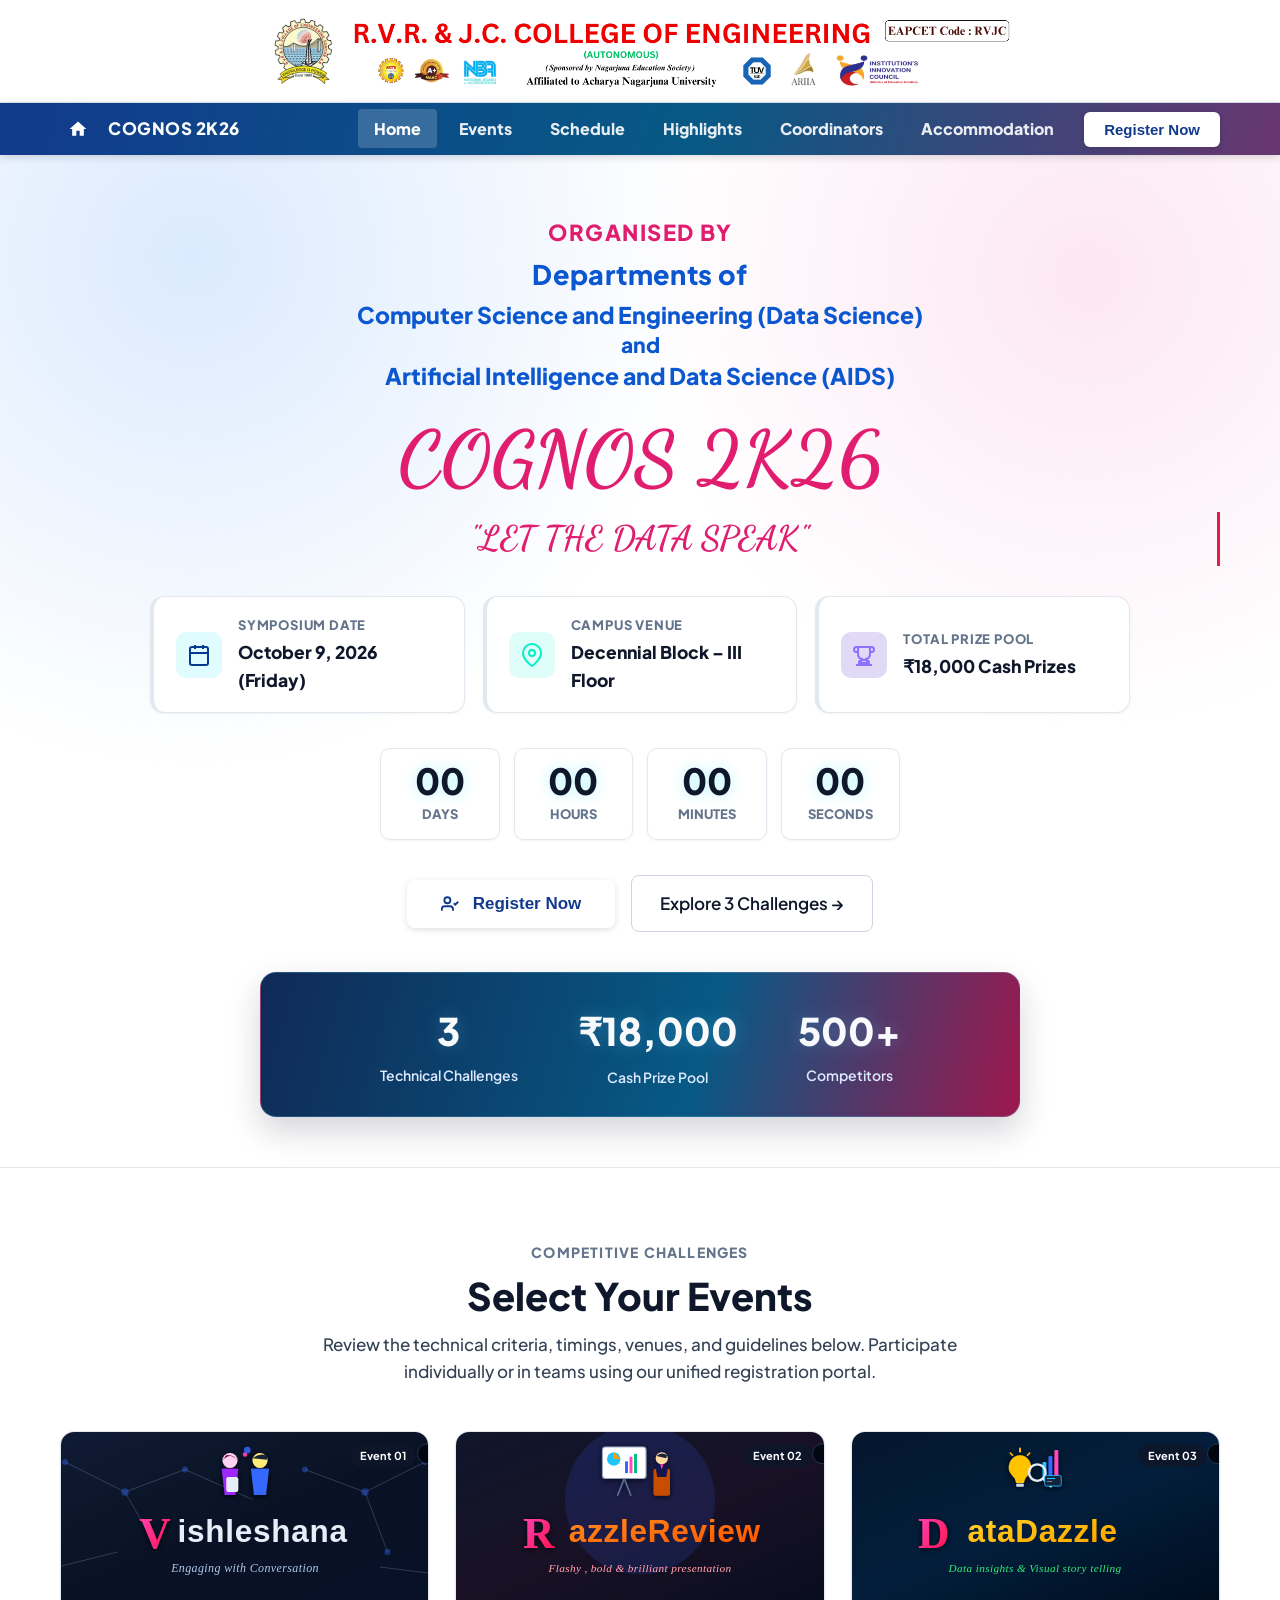
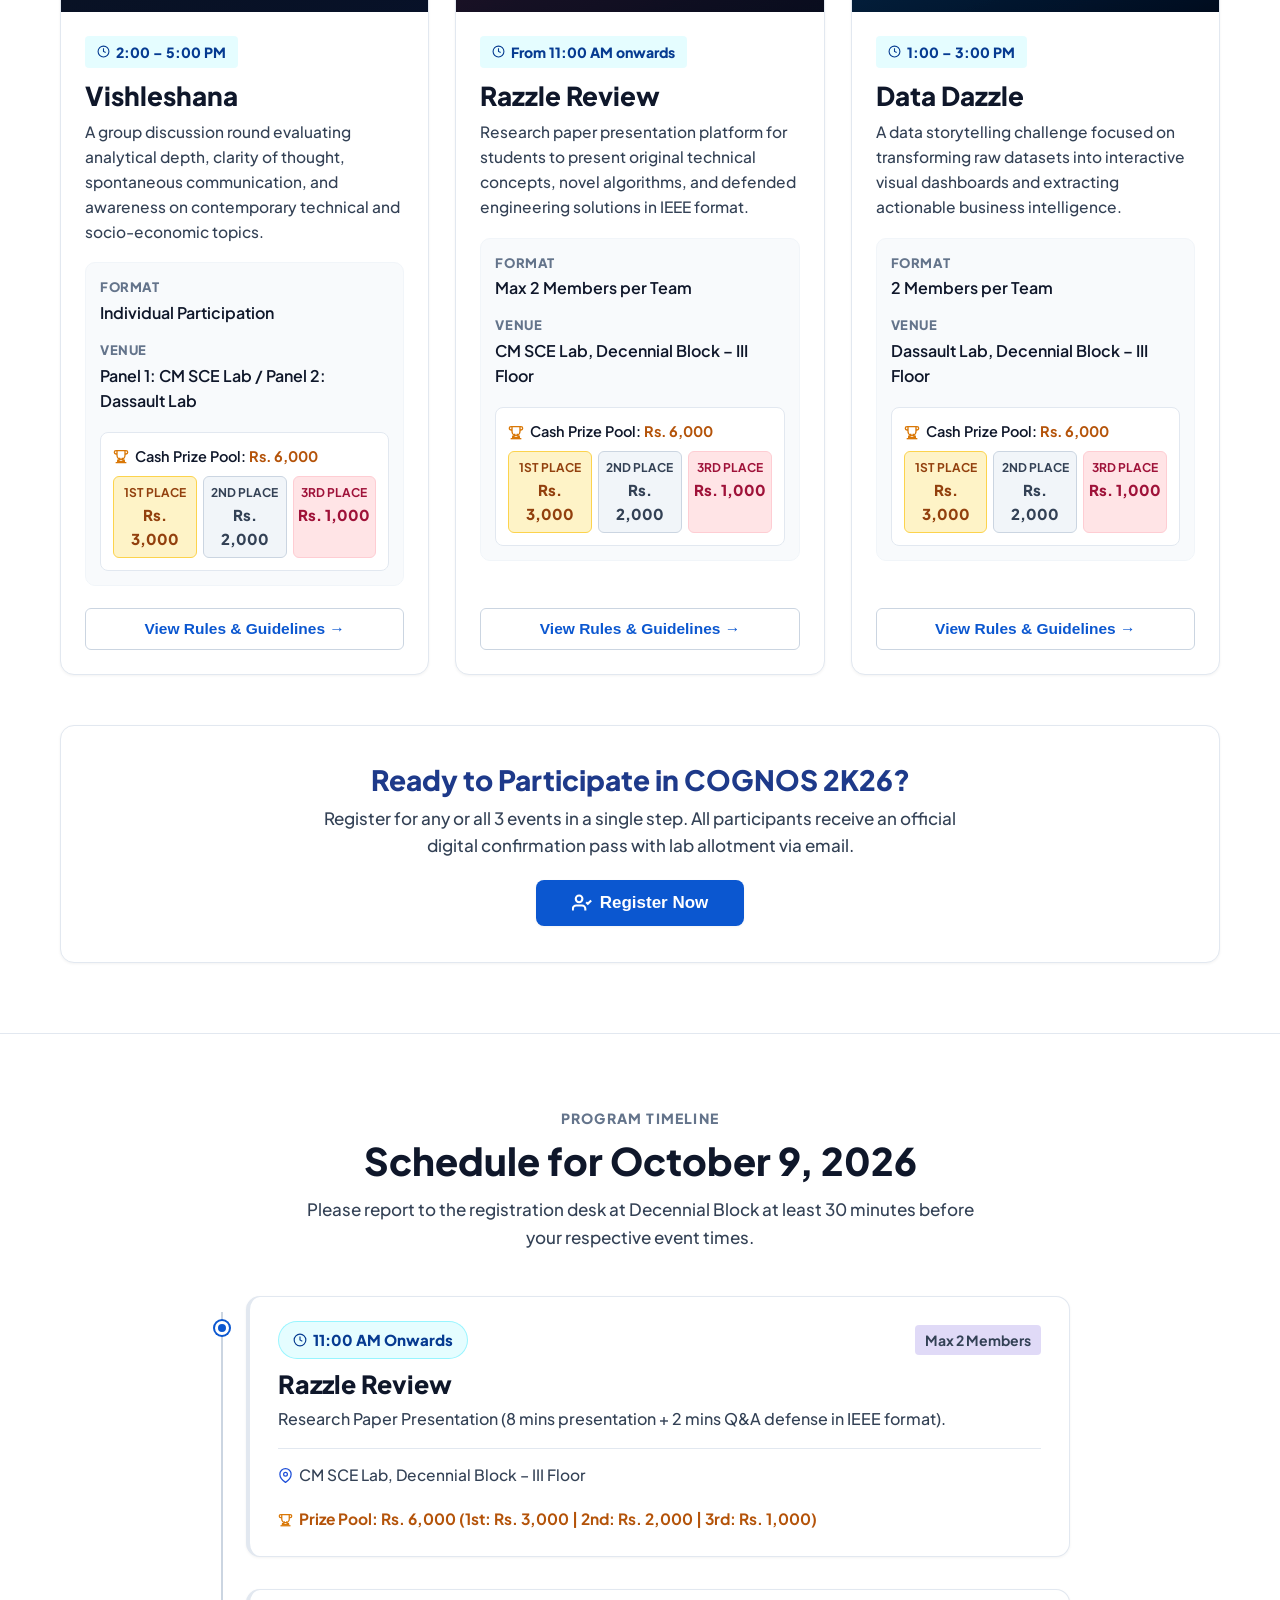
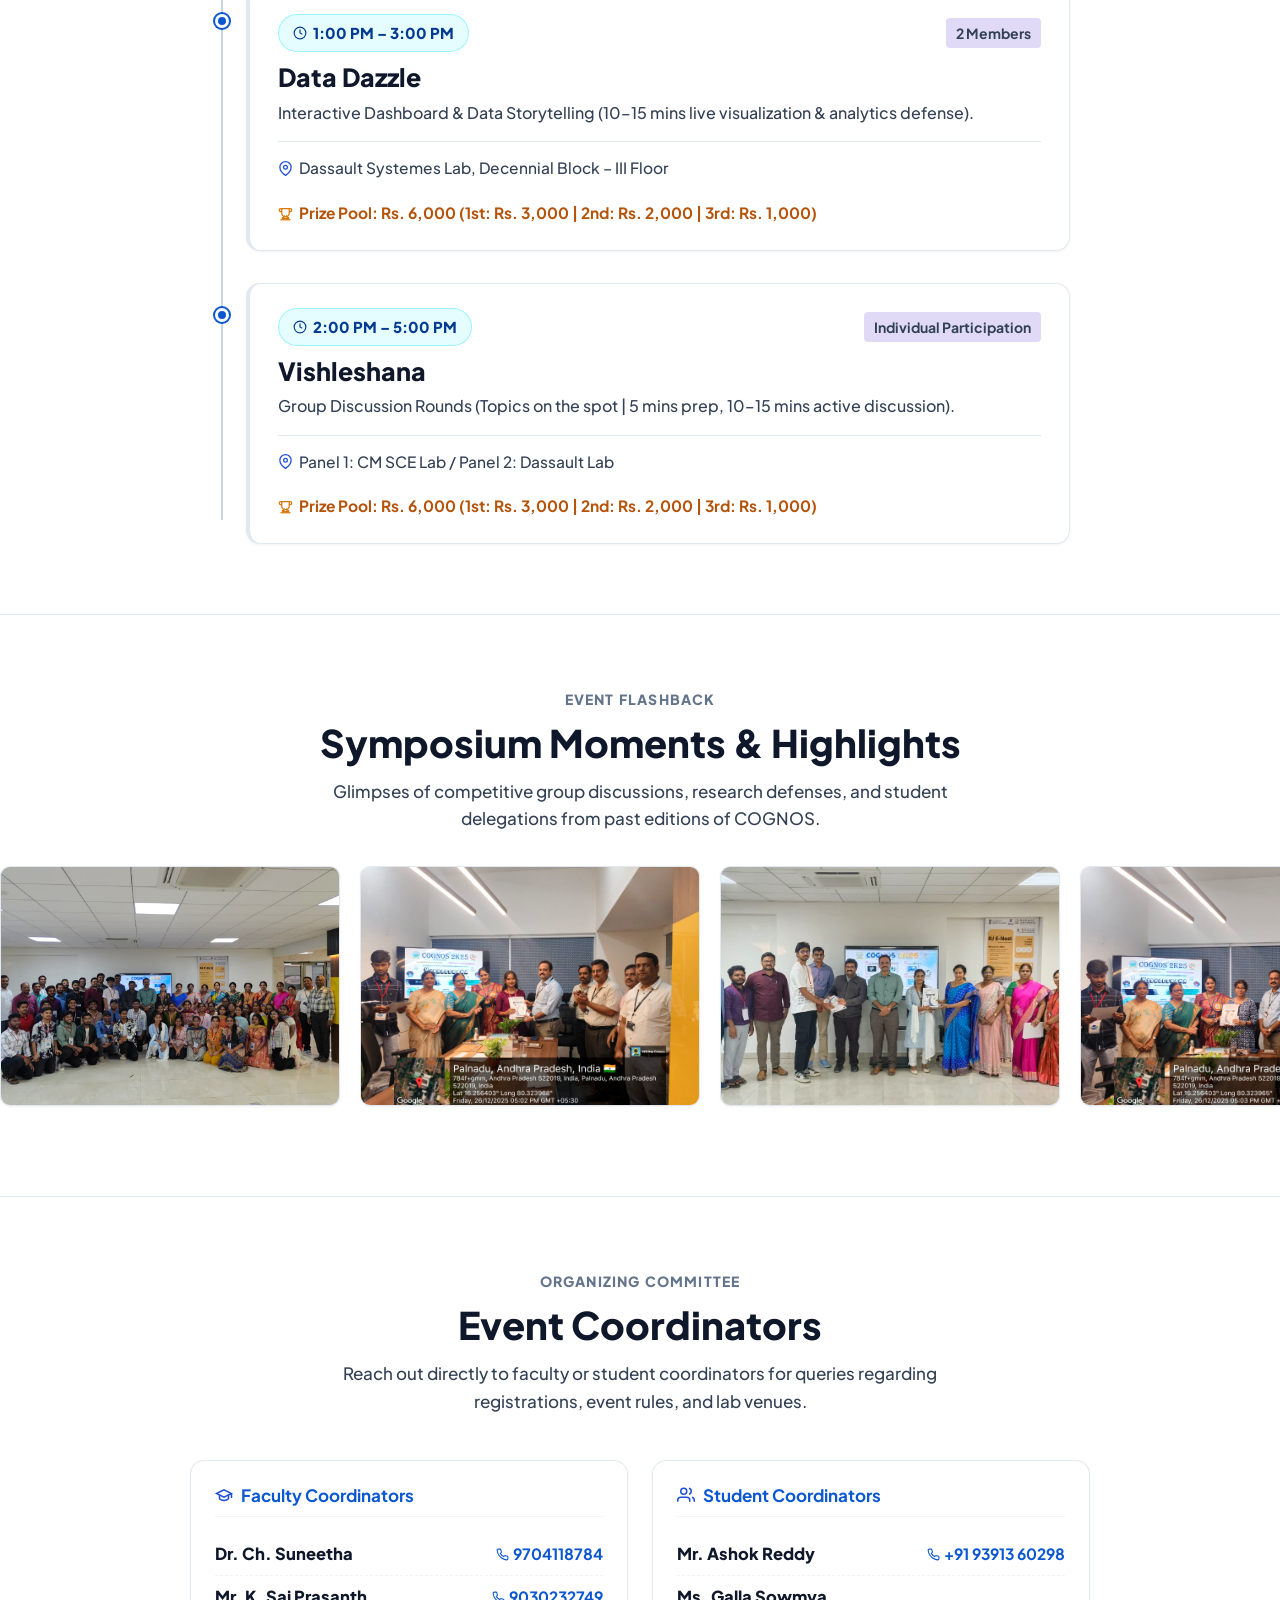
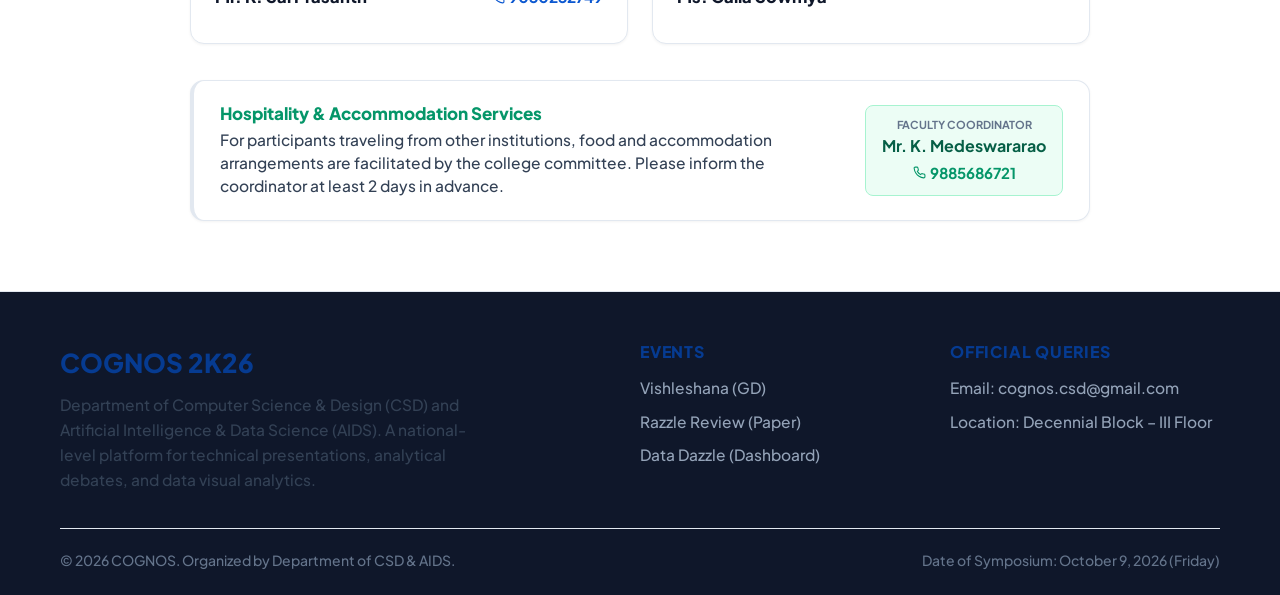
==== commit 5281b1c3: "Update Ashok Reddy contact to +91 93913 60298 in email template and frontend" ====
--- a/frontend/index.html
+++ b/frontend/index.html
@@ -549,9 +549,9 @@
                     </h3>
                     <div class="coord-person">
                         <span class="coord-name">Mr. Ashok Reddy</span>
-                        <a href="tel:994997939" class="coord-phone">
+                        <a href="tel:9391360298" class="coord-phone">
                             <svg width="13" height="13" viewBox="0 0 24 24" fill="none" stroke="currentColor" stroke-width="2"><path d="M22 16.92v3a2 2 0 0 1-2.18 2 19.79 19.79 0 0 1-8.63-3.07 19.5 19.5 0 0 1-6-6 19.79 19.79 0 0 1-3.07-8.67A2 2 0 0 1 4.11 2h3a2 2 0 0 1 2 1.72 12.84 12.84 0 0 0 .7 2.81 2 2 0 0 1-.45 2.11L8.09 9.91a16 16 0 0 0 6 6l1.27-1.27a2 2 0 0 1 2.11-.45 12.84 12.84 0 0 0 2.81.7A2 2 0 0 1 22 16.92z"></path></svg>
-                            994997939
+                            +91 93913 60298
                         </a>
                     </div>
                     <div class="coord-person">
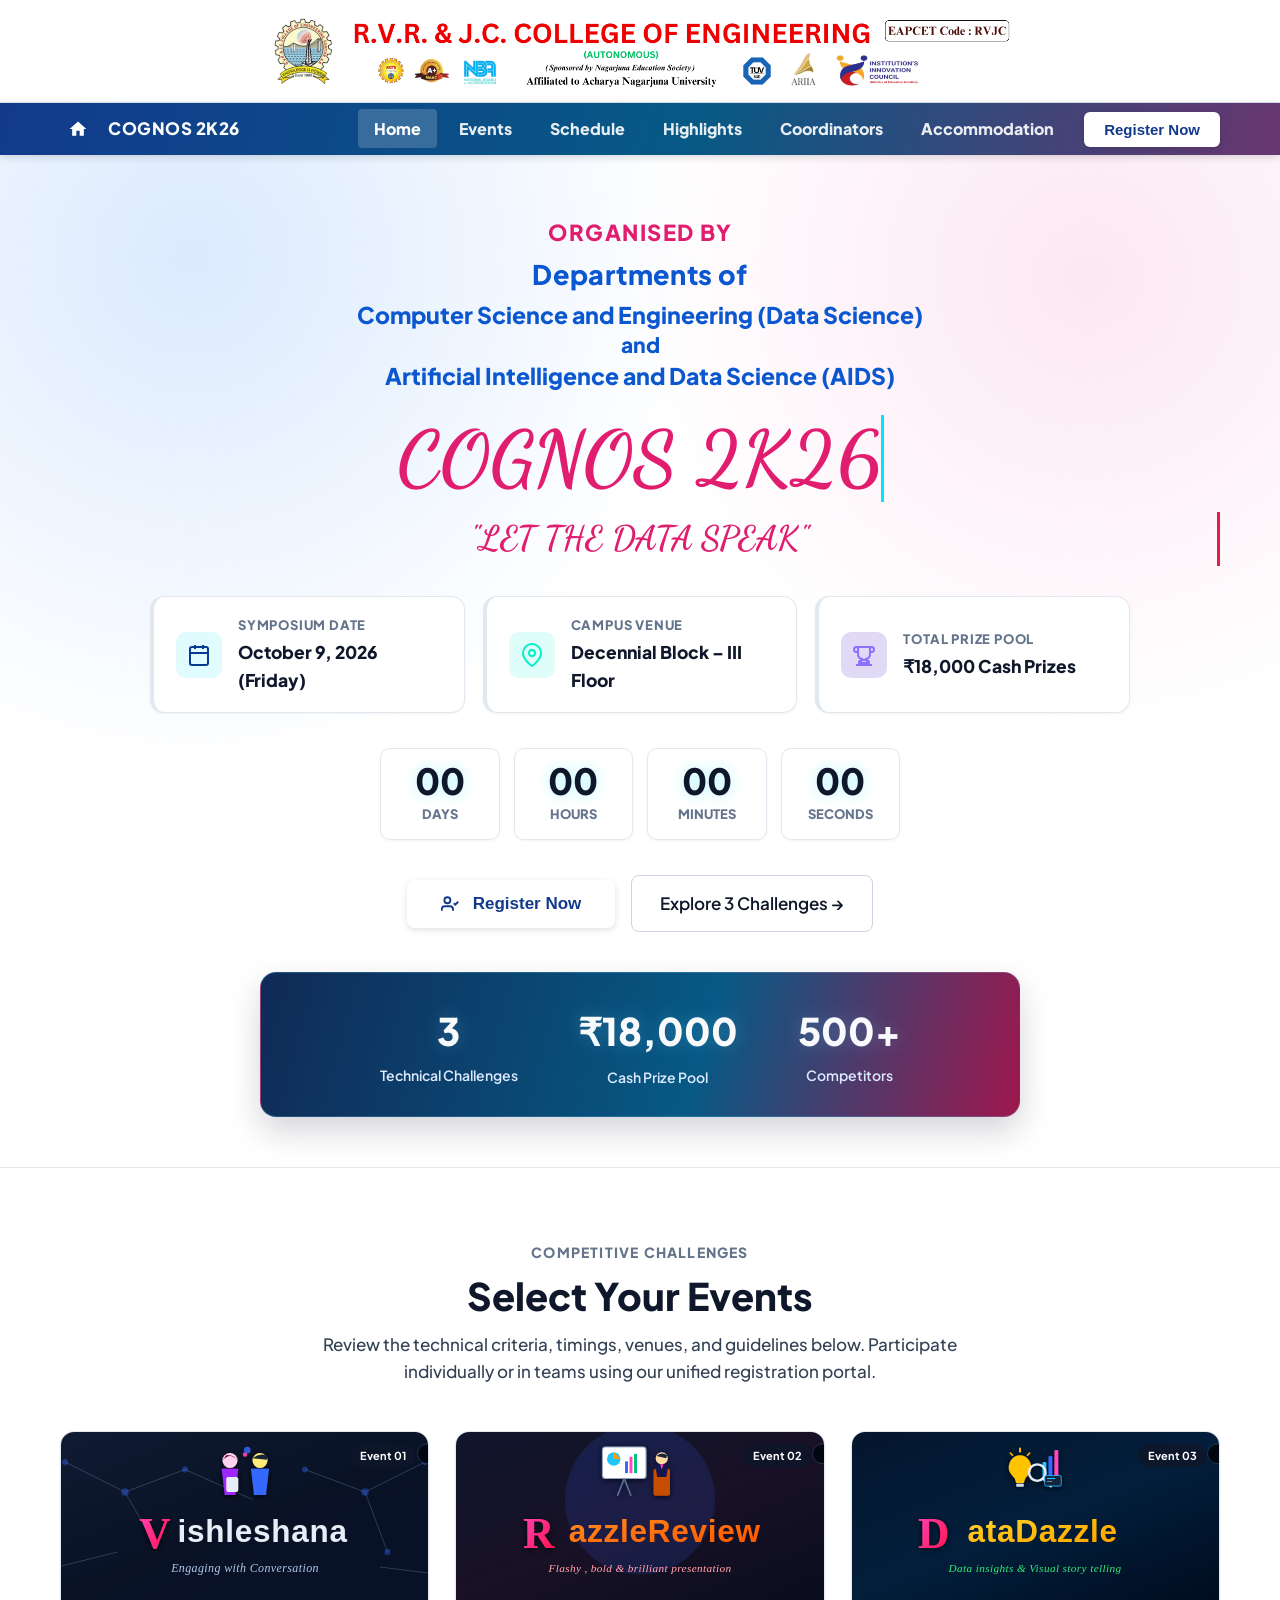
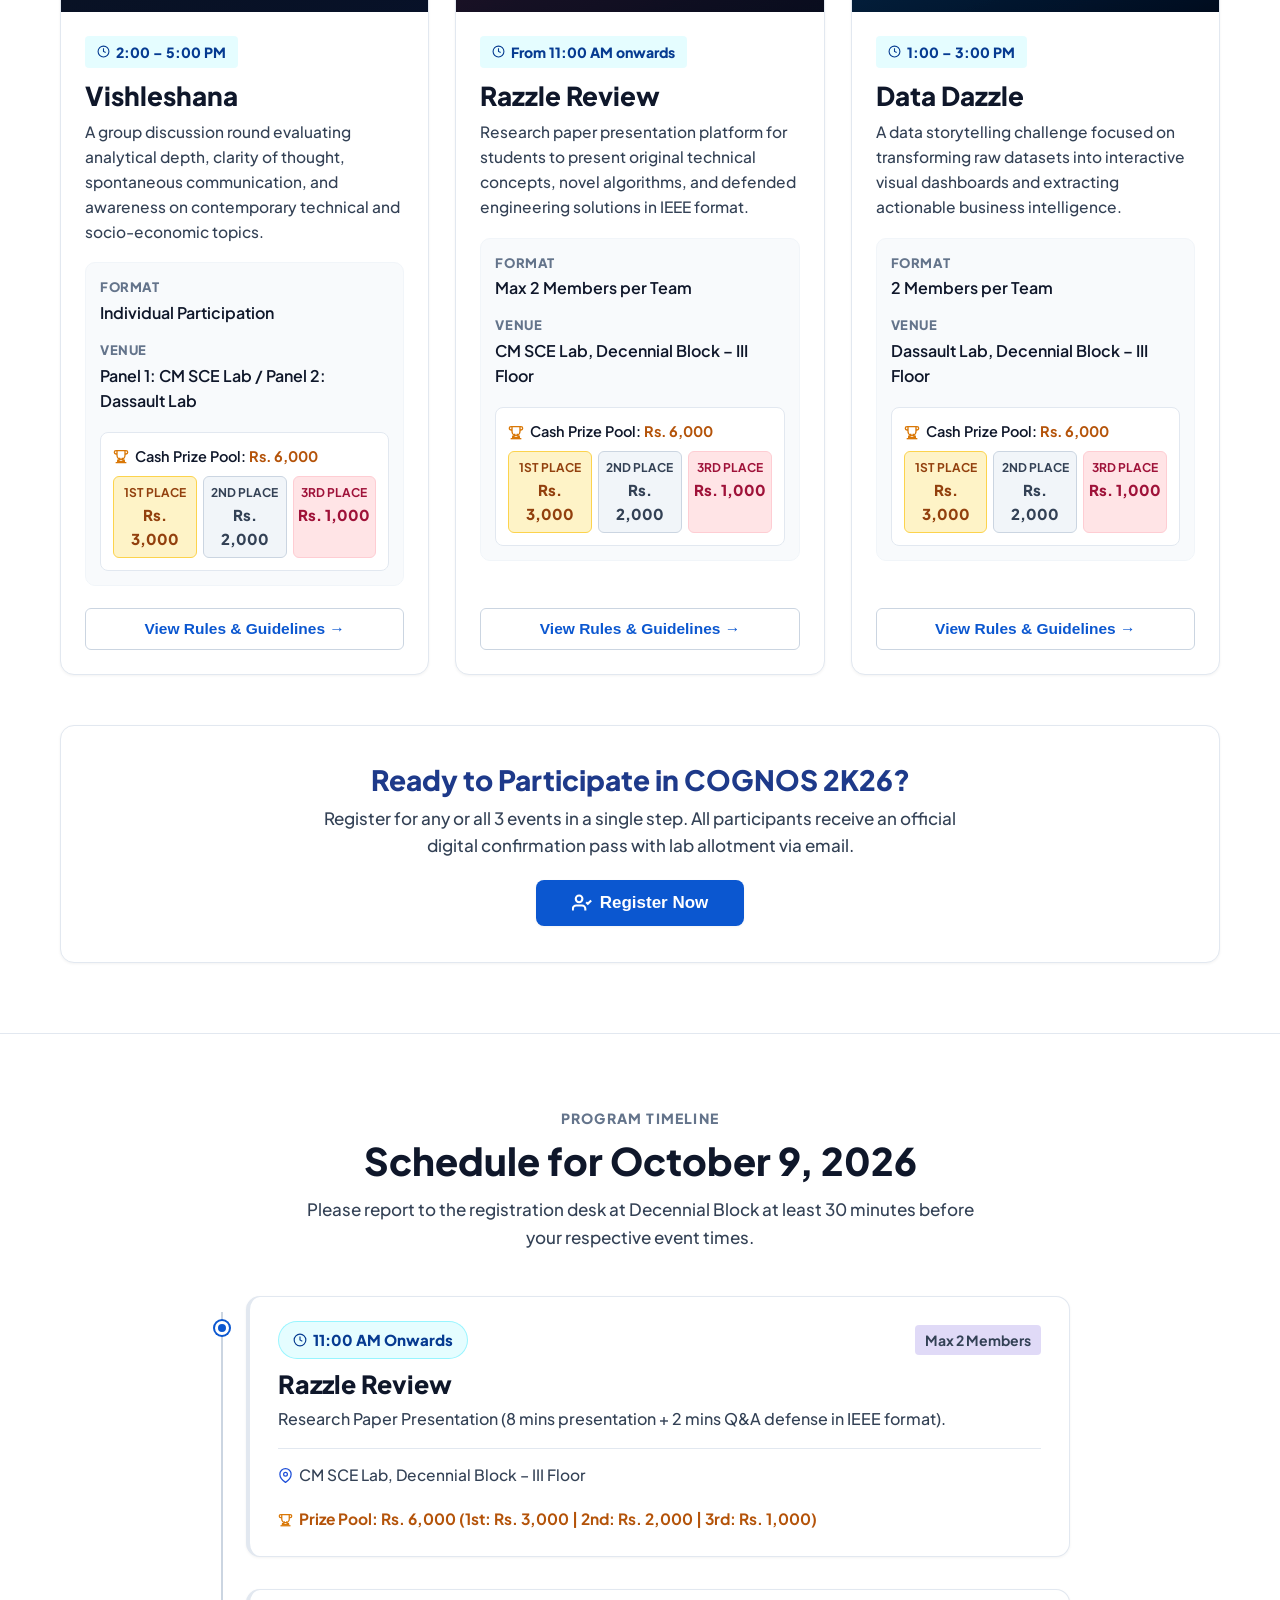
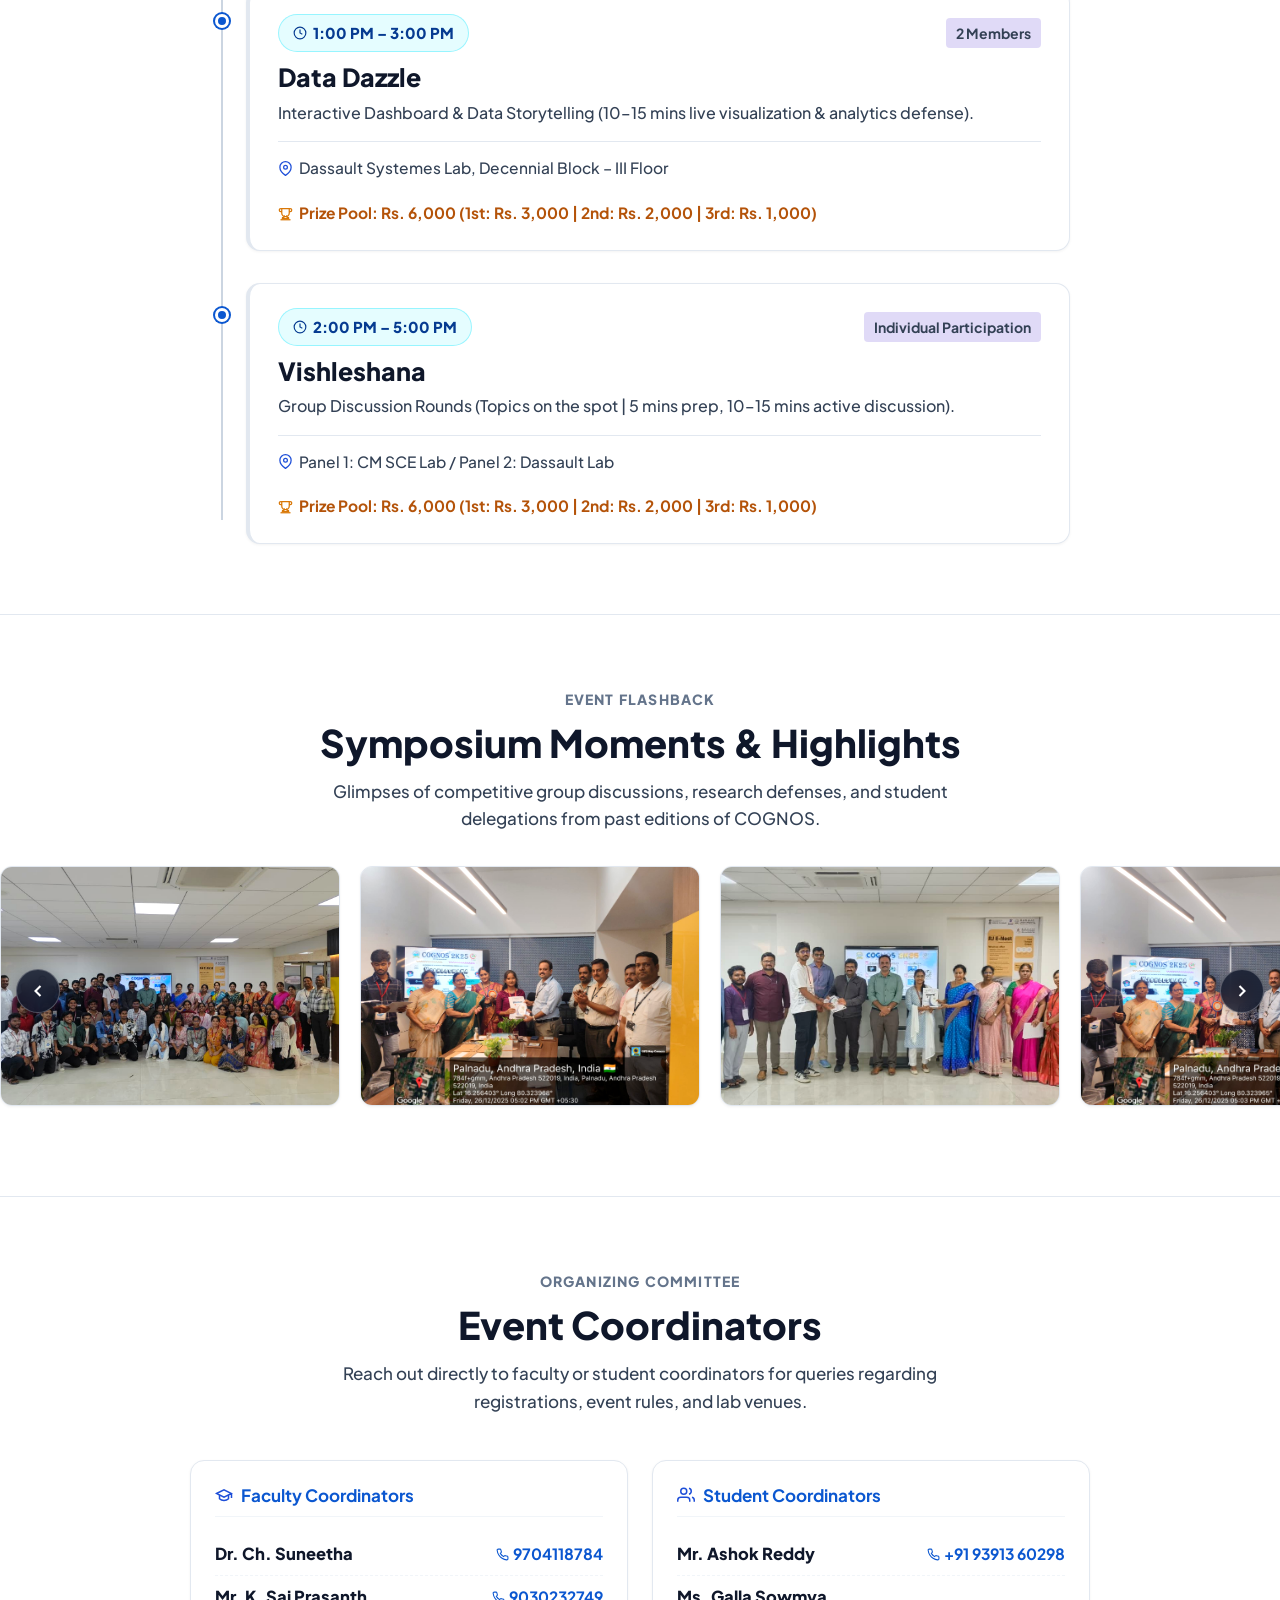
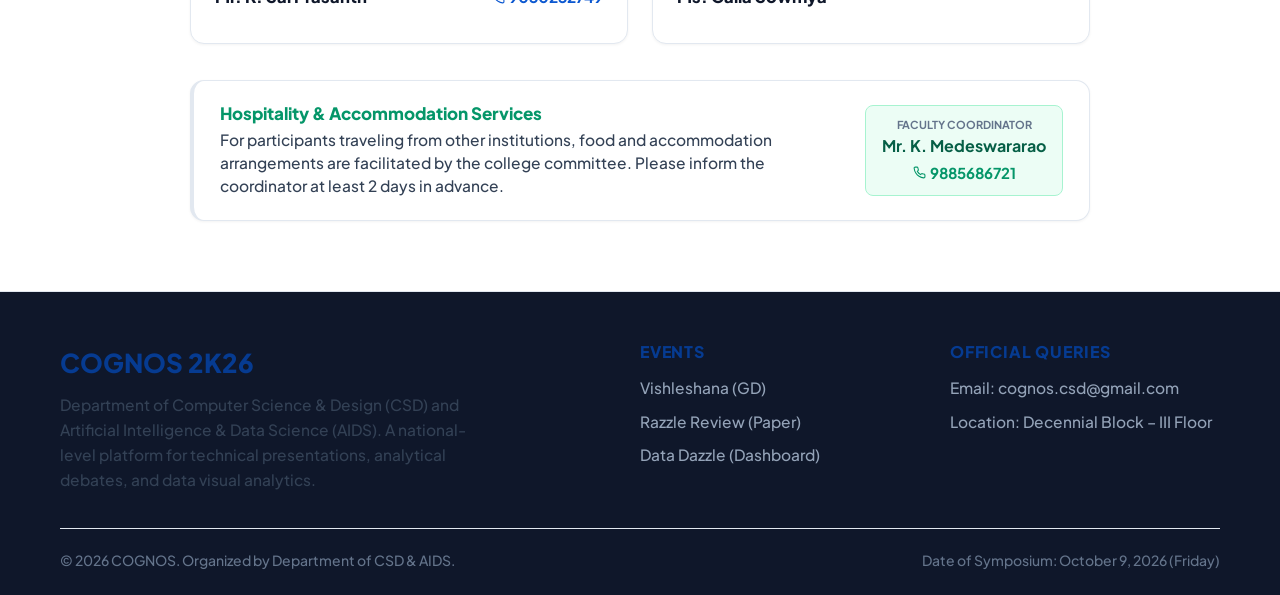
==== commit 7b64d52f: "Fix gallery scrolling and make fully responsive on mobile with touch swipe, nav controls, and hardwa" ====
--- a/frontend/index.html
+++ b/frontend/index.html
@@ -461,10 +461,19 @@
                 <span class="section-tag">EVENT FLASHBACK</span>
                 <h2 class="section-title">Symposium Moments &amp; Highlights</h2>
                 <p class="section-desc">Glimpses of competitive group discussions, research defenses, and student delegations from past editions of COGNOS.</p>
-            </div>
-        </div>
-
-        <div class="auto-gallery-wrapper">
+                <div class="gallery-swipe-hint">
+                    <svg width="15" height="15" viewBox="0 0 24 24" fill="none" stroke="currentColor" stroke-width="2"><polyline points="15 18 9 12 15 6"></polyline></svg>
+                    Swipe to explore &bull; Tap photo to enlarge
+                    <svg width="15" height="15" viewBox="0 0 24 24" fill="none" stroke="currentColor" stroke-width="2"><polyline points="9 18 15 12 9 6"></polyline></svg>
+                </div>
+            </div>
+        </div>
+
+        <div class="auto-gallery-wrapper" id="autoGalleryWrapper">
+            <button type="button" class="gallery-nav-btn gallery-prev-btn" id="galleryPrevBtn" aria-label="Previous photos" onclick="scrollGallery(-1)">
+                <svg width="20" height="20" viewBox="0 0 24 24" fill="none" stroke="currentColor" stroke-width="2.5"><polyline points="15 18 9 12 15 6"></polyline></svg>
+            </button>
+
             <div class="auto-gallery-track" id="autoGalleryTrack">
                 <!-- Set 1 -->
                 <div class="gallery-photo-card" onclick="openLightbox('assets/images/cognos_team.jpeg')">
@@ -506,6 +515,10 @@
                     <img src="assets/images/GD3.jpeg" alt="Panel Review" loading="lazy">
                 </div>
             </div>
+
+            <button type="button" class="gallery-nav-btn gallery-next-btn" id="galleryNextBtn" aria-label="Next photos" onclick="scrollGallery(1)">
+                <svg width="20" height="20" viewBox="0 0 24 24" fill="none" stroke="currentColor" stroke-width="2.5"><polyline points="9 18 15 12 9 6"></polyline></svg>
+            </button>
         </div>
     </section>
 
@@ -661,7 +674,6 @@
                                     <div class="cb-sub">Group Discussion &bull; 2:00 &ndash; 5:00 PM (Individual)</div>
                                 </div>
                             </div>
-                            <span class="cb-view-link" onclick="openEventModal('vishleshana')">Details &rarr;</span>
                         </div>
 
                         <!-- Razzle Review -->
@@ -676,7 +688,6 @@
                                     <div class="cb-sub">Paper Presentation &bull; From 11:00 AM onwards (Max 2 Members)</div>
                                 </div>
                             </div>
-                            <span class="cb-view-link" onclick="openEventModal('razzle_review')">Details &rarr;</span>
                         </div>
 
                         <!-- Data Dazzle -->
@@ -691,7 +702,6 @@
                                     <div class="cb-sub">Data Storytelling &amp; Dashboard &bull; 1:00 &ndash; 3:00 PM (2 Members)</div>
                                 </div>
                             </div>
-                            <span class="cb-view-link" onclick="openEventModal('data_dazzle')">Details &rarr;</span>
                         </div>
                     </div>
 
@@ -893,12 +903,15 @@
                 <div class="reg-id-number" id="successRegCode">COG26-XXXX</div>
             </div>
 
-            <a href="https://chat.whatsapp.com/invite/cognos2k26" id="whatsappJoinBtn" target="_blank" class="btn-join-whatsapp">
-                Join Official WhatsApp Group
+            <a href="https://chat.whatsapp.com/CARqCec6NQv5UJGncqCVaT" id="whatsappJoinBtn" target="_blank" class="btn-join-whatsapp">
+                Join Official WhatsApp Community
             </a>
 
             <div class="email-notice-box">
-                A confirmation pass with challenge venues, timings, and coordinator contacts has been sent to <strong id="successEmail"></strong>. Please check your inbox.
+                <p style="margin: 0 0 10px;">A confirmation pass with challenge venues, timings, and coordinator contacts has been sent to <strong id="successEmail"></strong>.</p>
+                <div style="background: #fffbeb; border: 1px solid #fde68a; border-left: 4px solid #f59e0b; padding: 10px 14px; border-radius: 6px; color: #92400e; font-size: 13px; line-height: 1.5; text-align: left;">
+                    ⚠️ <strong>Notice:</strong> Please check your <strong>Spam / Junk</strong> folder if you do not see the confirmation email in your primary inbox.
+                </div>
             </div>
 
             <div style="margin-top: 20px;">
@@ -911,7 +924,8 @@
 
     <!-- D. Gallery Lightbox Modal -->
     <div id="lightboxModal" class="lightbox-modal" onclick="closeLightbox()">
-        <img id="lightboxImg" class="lightbox-img" src="" alt="Full view">
+        <button type="button" class="lightbox-close-btn" aria-label="Close Lightbox" onclick="closeLightbox()">&times;</button>
+        <img id="lightboxImg" class="lightbox-img" src="" alt="Full view" onclick="event.stopPropagation()">
     </div>
 
     <!-- Scripts -->
--- a/frontend/css/style.css
+++ b/frontend/css/style.css
@@ -989,38 +989,54 @@
     width: 100%;
     overflow: hidden;
     padding: 10px 0 20px 0;
+    touch-action: pan-y pinch-zoom;
+    cursor: grab;
+    user-select: none;
+    -webkit-user-select: none;
+}
+
+.auto-gallery-wrapper.is-dragging {
+    cursor: grabbing;
 }
 
 .auto-gallery-track {
     display: flex;
     gap: 20px;
     width: max-content;
-    animation: scrollGalleryAuto 28s linear infinite;
-}
-
-.auto-gallery-wrapper:hover .auto-gallery-track {
-    animation-play-state: paused;
+    animation: scrollGalleryAuto 32s linear infinite;
+    will-change: transform;
+    -webkit-backface-visibility: hidden;
+    backface-visibility: hidden;
+    transform: translate3d(0, 0, 0);
+}
+
+/* ONLY pause on hover on devices with a real pointer/mouse (Desktop) - Prevents sticky pause on mobile touch */
+@media (hover: hover) and (pointer: fine) {
+    .auto-gallery-wrapper:hover .auto-gallery-track {
+        animation-play-state: paused;
+    }
 }
 
 @keyframes scrollGalleryAuto {
     0% {
-        transform: translateX(0);
+        transform: translate3d(0, 0, 0);
     }
     100% {
-        transform: translateX(-50%);
+        transform: translate3d(-50%, 0, 0);
     }
 }
 
 .gallery-photo-card {
     flex: 0 0 340px;
     height: 240px;
-    border-radius: 10px;
+    border-radius: 12px;
     overflow: hidden;
     border: 1px solid var(--border-card);
     box-shadow: var(--shadow-sm);
     cursor: pointer;
     background: #f1f5f9;
-    transition: var(--transition);
+    transition: transform 0.3s ease, box-shadow 0.3s ease, border-color 0.3s ease;
+    position: relative;
 }
 
 .gallery-photo-card:hover {
@@ -1034,11 +1050,65 @@
     height: 100%;
     object-fit: cover;
     display: block;
-    transition: transform 0.3s ease;
+    transition: transform 0.4s ease;
+    pointer-events: none;
 }
 
 .gallery-photo-card:hover img {
-    transform: scale(1.04);
+    transform: scale(1.05);
+}
+
+/* Floating Navigation Controls */
+.gallery-nav-btn {
+    position: absolute;
+    top: 50%;
+    transform: translateY(-50%);
+    width: 44px;
+    height: 44px;
+    border-radius: 50%;
+    background: rgba(15, 23, 42, 0.82);
+    color: #ffffff;
+    border: 1.5px solid rgba(255, 255, 255, 0.25);
+    display: flex;
+    align-items: center;
+    justify-content: center;
+    cursor: pointer;
+    z-index: 10;
+    transition: all 0.25s ease;
+    box-shadow: 0 4px 14px rgba(0, 0, 0, 0.3);
+    backdrop-filter: blur(8px);
+    -webkit-backdrop-filter: blur(8px);
+}
+
+.gallery-nav-btn:hover {
+    background: #0b57d0;
+    border-color: #60a5fa;
+    transform: translateY(-50%) scale(1.08);
+}
+
+.gallery-nav-btn:active {
+    transform: translateY(-50%) scale(0.94);
+}
+
+.gallery-prev-btn {
+    left: 16px;
+}
+
+.gallery-next-btn {
+    right: 16px;
+}
+
+.gallery-swipe-hint {
+    display: none;
+    align-items: center;
+    justify-content: center;
+    gap: 6px;
+    font-size: 12px;
+    color: #64748b;
+    font-weight: 600;
+    margin-top: 8px;
+    text-transform: uppercase;
+    letter-spacing: 0.5px;
 }
 
 /* ----------------------------------------------------------
--- a/frontend/css/components.css
+++ b/frontend/css/components.css
@@ -761,6 +761,45 @@
     object-fit: contain;
 }
 
+.lightbox-close-btn {
+    position: absolute;
+    top: 20px;
+    right: 20px;
+    width: 44px;
+    height: 44px;
+    background: rgba(255, 255, 255, 0.2);
+    border: none;
+    color: #ffffff;
+    font-size: 32px;
+    line-height: 1;
+    border-radius: 50%;
+    cursor: pointer;
+    display: flex;
+    align-items: center;
+    justify-content: center;
+    transition: all 0.2s ease;
+    z-index: 3010;
+}
+
+.lightbox-close-btn:hover {
+    background: rgba(255, 255, 255, 0.35);
+    transform: scale(1.08);
+}
+
+.lightbox-close-btn:active {
+    transform: scale(0.95);
+}
+
+@media (max-width: 600px) {
+    .lightbox-close-btn {
+        top: 14px;
+        right: 14px;
+        width: 38px;
+        height: 38px;
+        font-size: 26px;
+    }
+}
+
 /* Spinner Animation */
 .spin-icon {
     animation: spin 1s linear infinite;
--- a/frontend/css/responsive.css
+++ b/frontend/css/responsive.css
@@ -348,12 +348,40 @@
 
     /* Gallery */
     .gallery-section {
-        padding: 46px 0;
+        padding: 44px 0 36px 0;
+    }
+
+    .auto-gallery-wrapper {
+        padding: 6px 0 16px 0;
     }
 
     .gallery-photo-card {
-        flex: 0 0 250px;
-        height: 175px;
+        flex: 0 0 240px;
+        height: 165px;
+        border-radius: 10px;
+    }
+
+    .auto-gallery-track {
+        gap: 14px;
+        animation-duration: 26s;
+    }
+
+    .gallery-swipe-hint {
+        display: flex;
+    }
+
+    .gallery-nav-btn {
+        width: 36px;
+        height: 36px;
+        background: rgba(15, 23, 42, 0.85);
+    }
+
+    .gallery-prev-btn {
+        left: 8px;
+    }
+
+    .gallery-next-btn {
+        right: 8px;
     }
 
     /* Coordinators & Hospitality */
@@ -574,8 +602,32 @@
     }
 
     .gallery-photo-card {
-        flex: 0 0 210px;
-        height: 145px;
+        flex: 0 0 200px;
+        height: 140px;
+        border-radius: 8px;
+    }
+
+    .auto-gallery-track {
+        gap: 12px;
+        animation-duration: 22s;
+    }
+
+    .gallery-nav-btn {
+        width: 32px;
+        height: 32px;
+    }
+
+    .gallery-nav-btn svg {
+        width: 16px;
+        height: 16px;
+    }
+
+    .gallery-prev-btn {
+        left: 6px;
+    }
+
+    .gallery-next-btn {
+        right: 6px;
     }
 
     .modal-overlay {
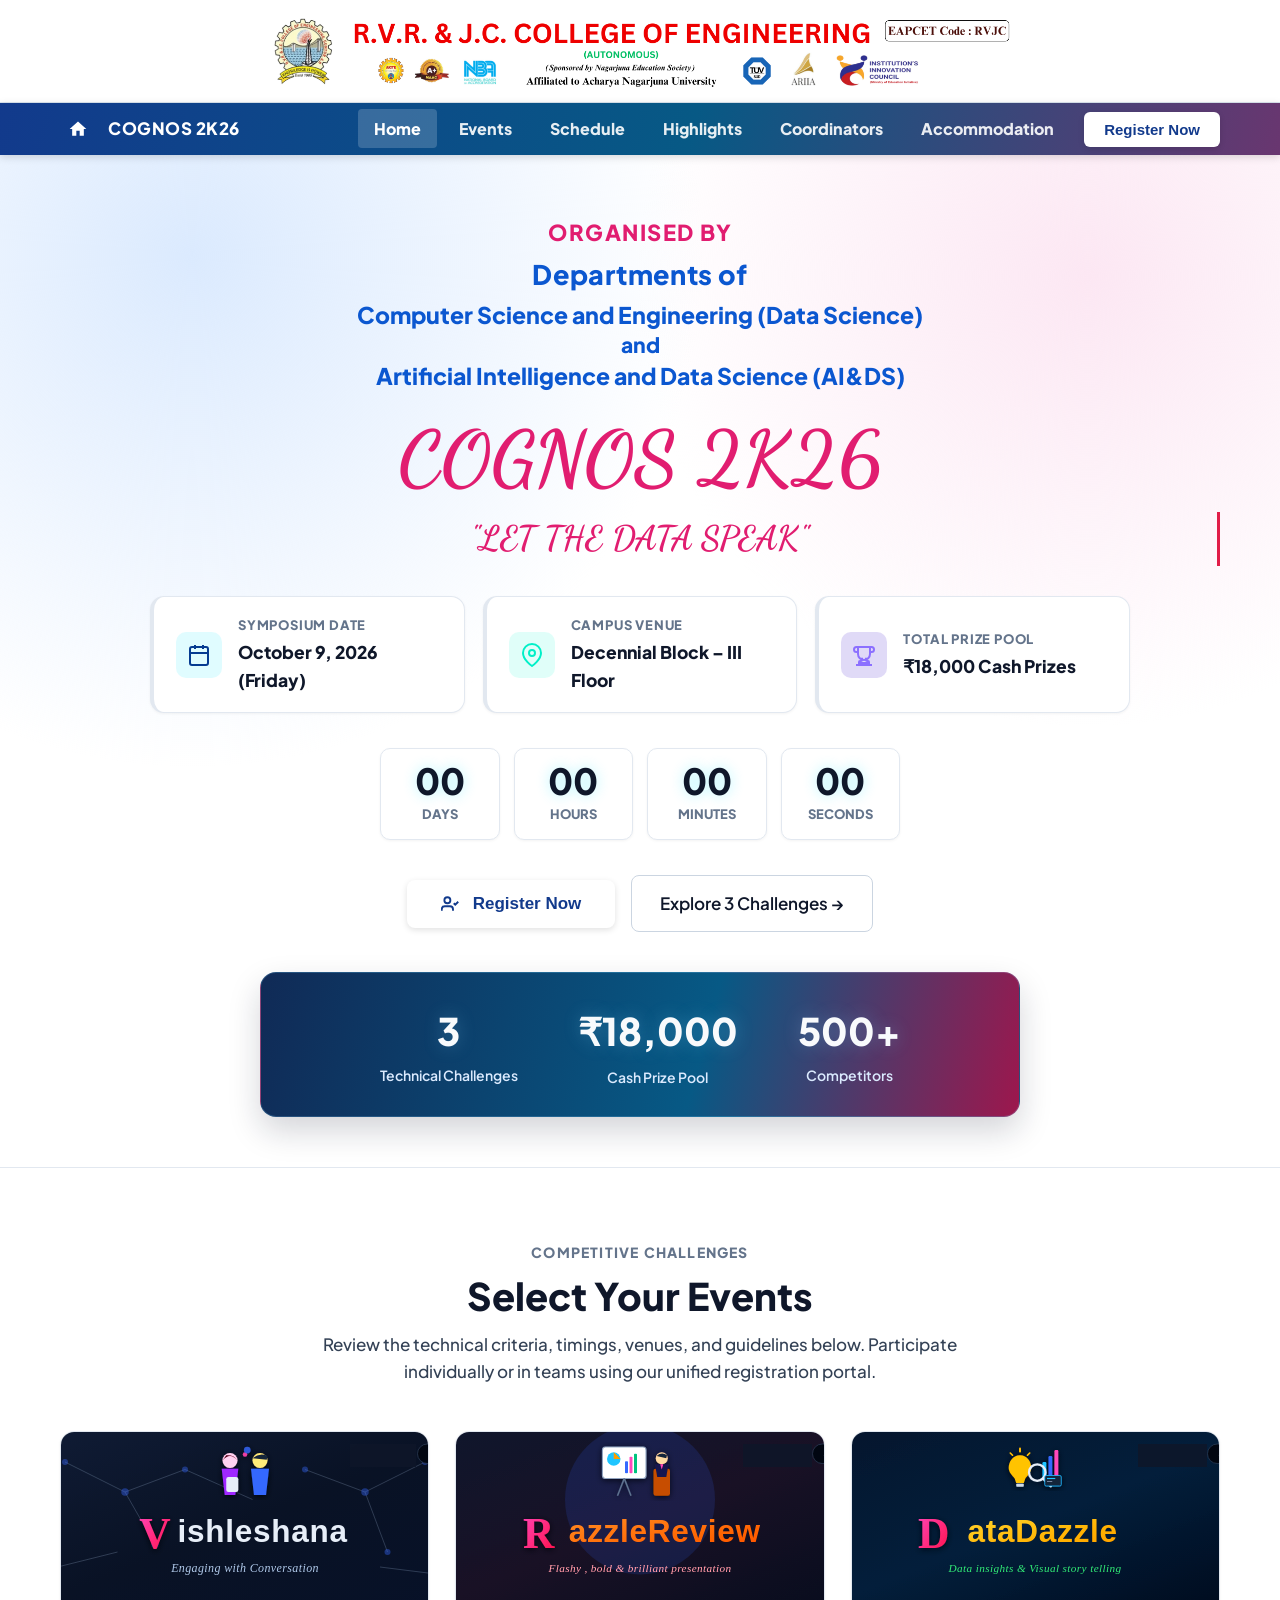
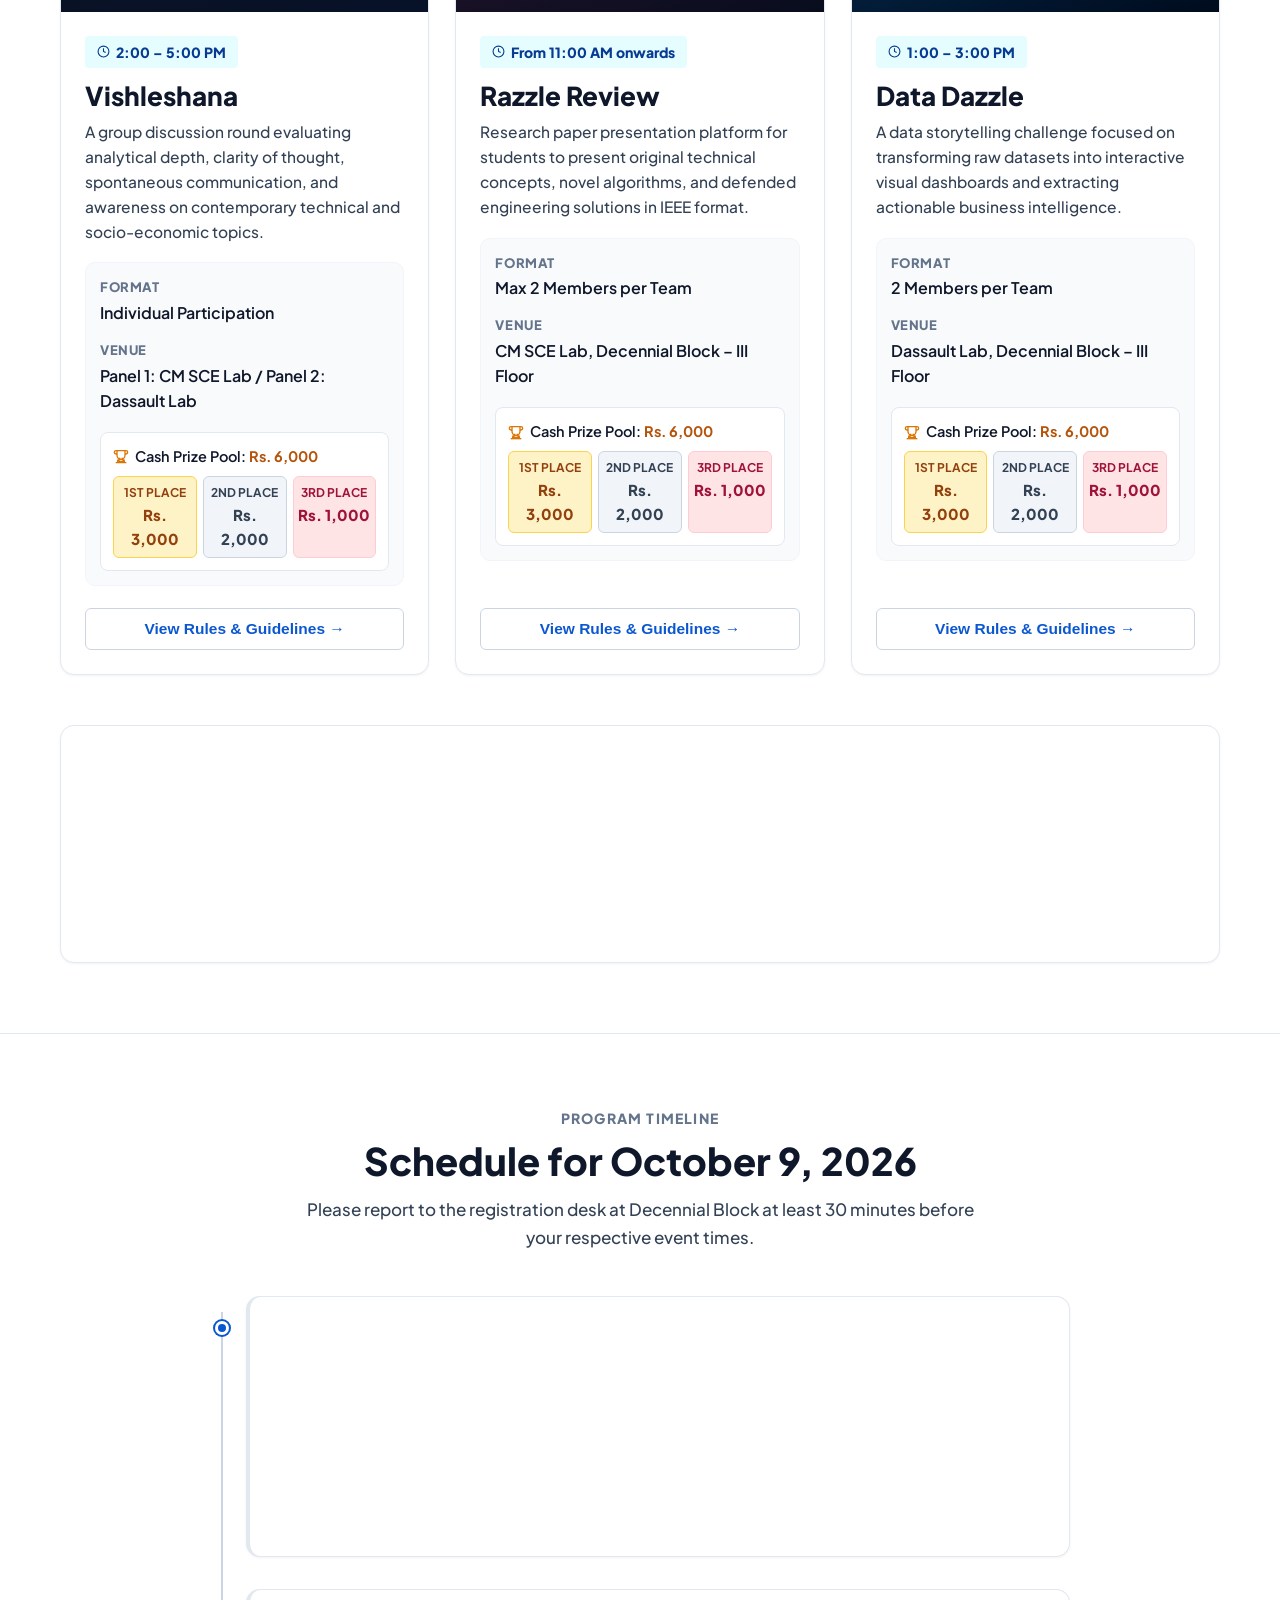
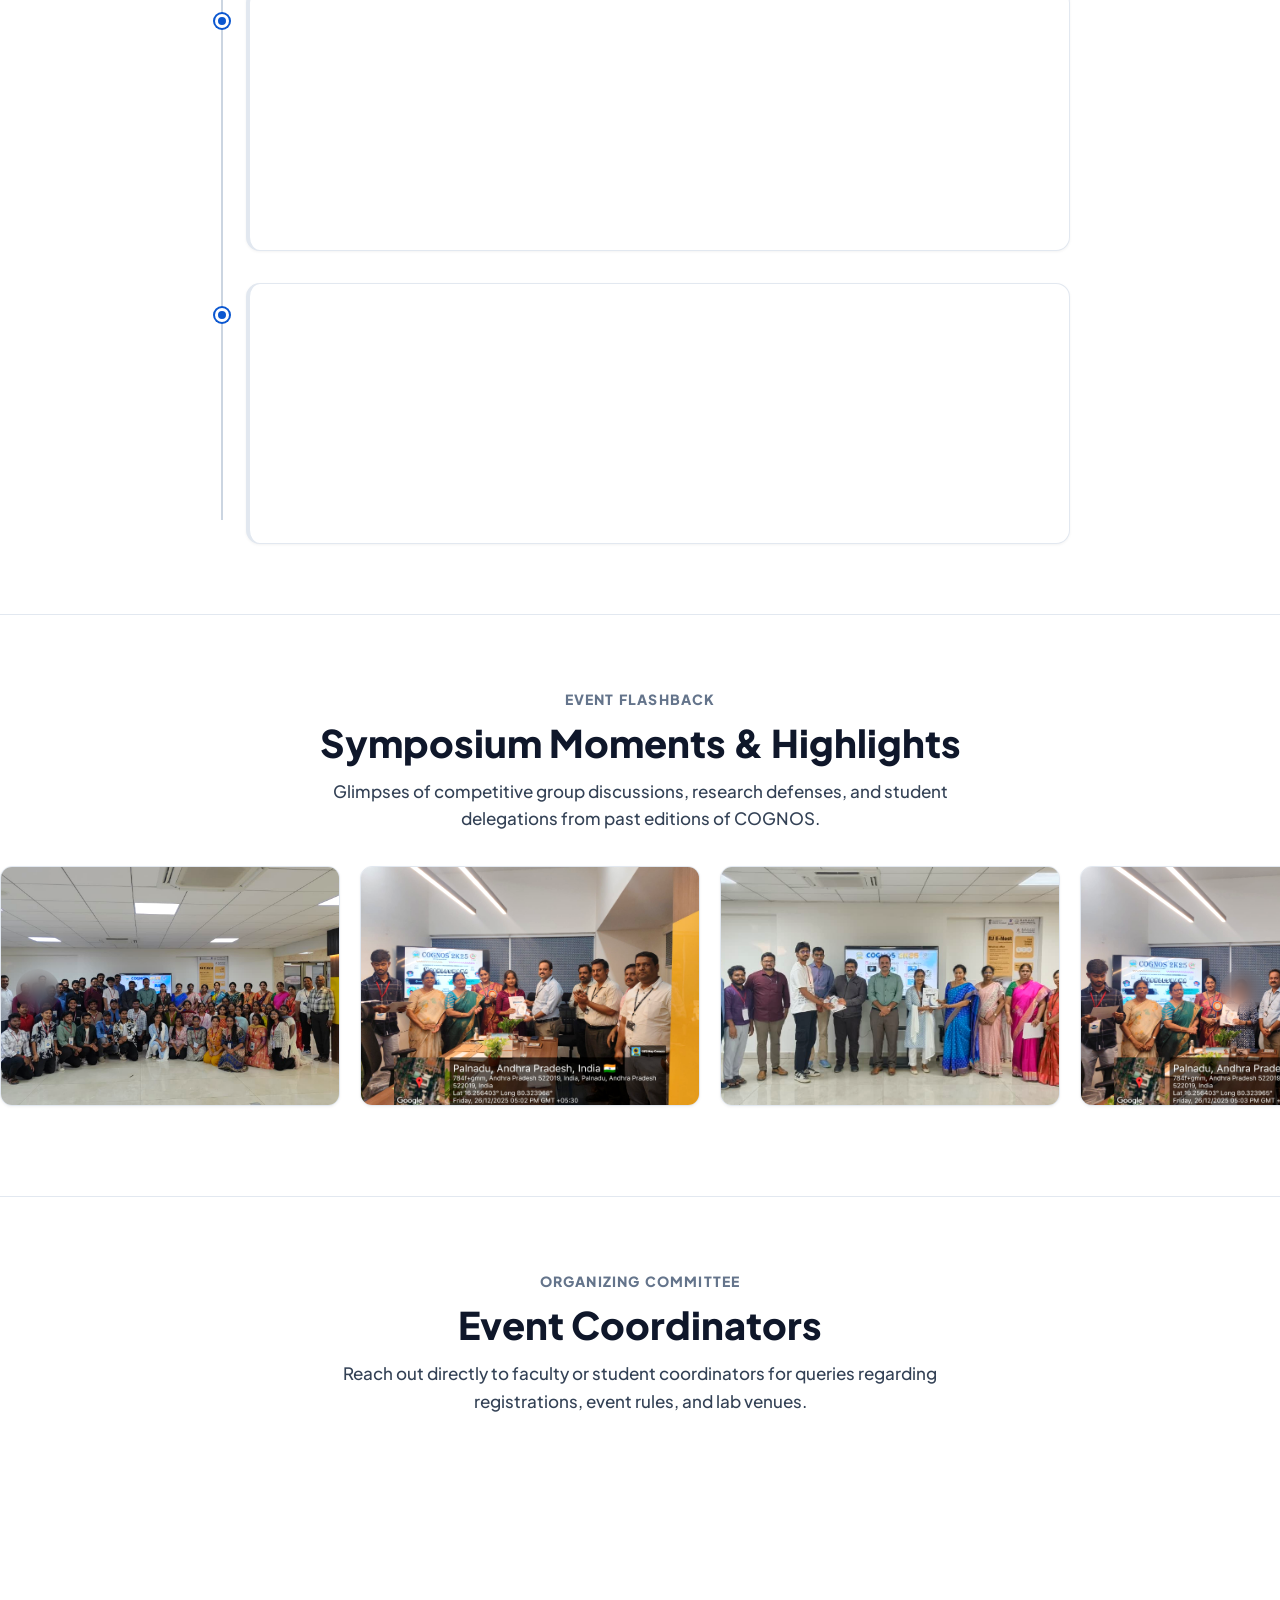
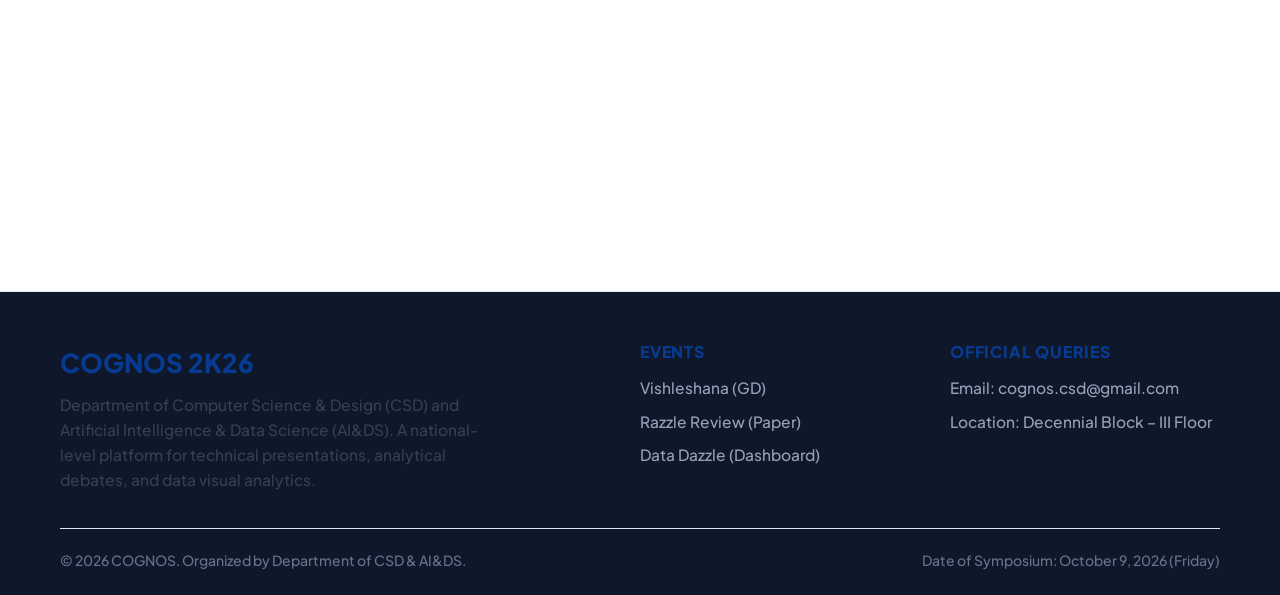
==== commit 0f0a35b8: "Enhance folder-name resilience: support cognos and frontend folder naming seamlessly across admin, r" ====
--- a/frontend/index.html
+++ b/frontend/index.html
@@ -4,8 +4,8 @@
     <meta charset="UTF-8">
     <meta http-equiv="Content-Type" content="text/html; charset=UTF-8">
     <meta name="viewport" content="width=device-width, initial-scale=1.0">
-    <title>COGNOS 2K26 | National Level Technical Symposium - Department of CSD &amp; AIDS</title>
-    <meta name="description" content="COGNOS 2K26 - National Level Technical Fest organized by Department of CSD &amp; AIDS. Events include Vishleshana, Razzle Review, and Data Dazzle on October 9th.">
+    <title>COGNOS 2K26 | National Level Technical Symposium - Department of CSD &amp; AI&DS</title>
+    <meta name="description" content="COGNOS 2K26 - National Level Technical Fest organized by Department of CSD &amp; AI&DS. Events include Vishleshana, Razzle Review, and Data Dazzle on October 9th.">
     <link rel="icon" type="image/svg+xml" href="assets/images/favicon.svg">
     <link rel="shortcut icon" href="assets/images/favicon.svg">
     <link rel="apple-touch-icon" href="assets/images/header_logo.png">
@@ -63,7 +63,7 @@
                 <span class="department-label">Departments of</span>
                 <span class="department-name">Computer Science and Engineering (Data Science)</span>
                 <span class="department-connector">and</span>
-                <span class="department-name">Artificial Intelligence and Data Science (AIDS)</span>
+                <span class="department-name">Artificial Intelligence and Data Science (AI&DS)</span>
             </div>
 
             <h1 class="hero-title">
@@ -600,7 +600,7 @@
                 <div class="footer-about">
                     <div class="footer-brand">COGNOS 2K26</div>
                     <p>
-                        Department of Computer Science &amp; Design (CSD) and Artificial Intelligence &amp; Data Science (AIDS).
+                        Department of Computer Science &amp; Design (CSD) and Artificial Intelligence &amp; Data Science (AI&DS).
                         A national-level platform for technical presentations, analytical debates, and data visual analytics.
                     </p>
                 </div>
@@ -624,7 +624,7 @@
             </div>
 
             <div class="footer-bottom">
-                <p>&copy; 2026 COGNOS. Organized by Department of CSD &amp; AIDS.</p>
+                <p>&copy; 2026 COGNOS. Organized by Department of CSD &amp; AI&DS.</p>
                 <p>Date of Symposium: October 9, 2026 (Friday)</p>
             </div>
         </div>
@@ -753,7 +753,7 @@
                                 <svg width="14" height="14" viewBox="0 0 24 24" fill="none" stroke="#1d4ed8" stroke-width="2" style="vertical-align: -2px; margin-right: 4px;"><polyline points="16 18 22 12 16 6"></polyline><polyline points="8 6 2 12 8 18"></polyline></svg>
                                 Branch <span class="req">*</span>
                             </label>
-                            <input type="text" id="branch" name="branch" class="form-input" placeholder="e.g. CSD / AIDS / CSE" required>
+                            <input type="text" id="branch" name="branch" class="form-input" placeholder="e.g. CSD / AI&DS / CSE" required>
                         </div>
 
                         <div class="form-field">
@@ -865,7 +865,7 @@
                                     <svg width="14" height="14" viewBox="0 0 24 24" fill="none" stroke="#1d4ed8" stroke-width="2" style="vertical-align: -2px; margin-right: 4px;"><polyline points="16 18 22 12 16 6"></polyline><polyline points="8 6 2 12 8 18"></polyline></svg>
                                     Teammate Branch <span class="req">*</span>
                                 </label>
-                                <input type="text" id="teammate_branch" name="teammate_branch" class="form-input" placeholder="e.g. AIDS">
+                                <input type="text" id="teammate_branch" name="teammate_branch" class="form-input" placeholder="e.g. AI&DS">
                             </div>
                             <div class="form-field">
                                 <label class="form-label" for="teammate_college">
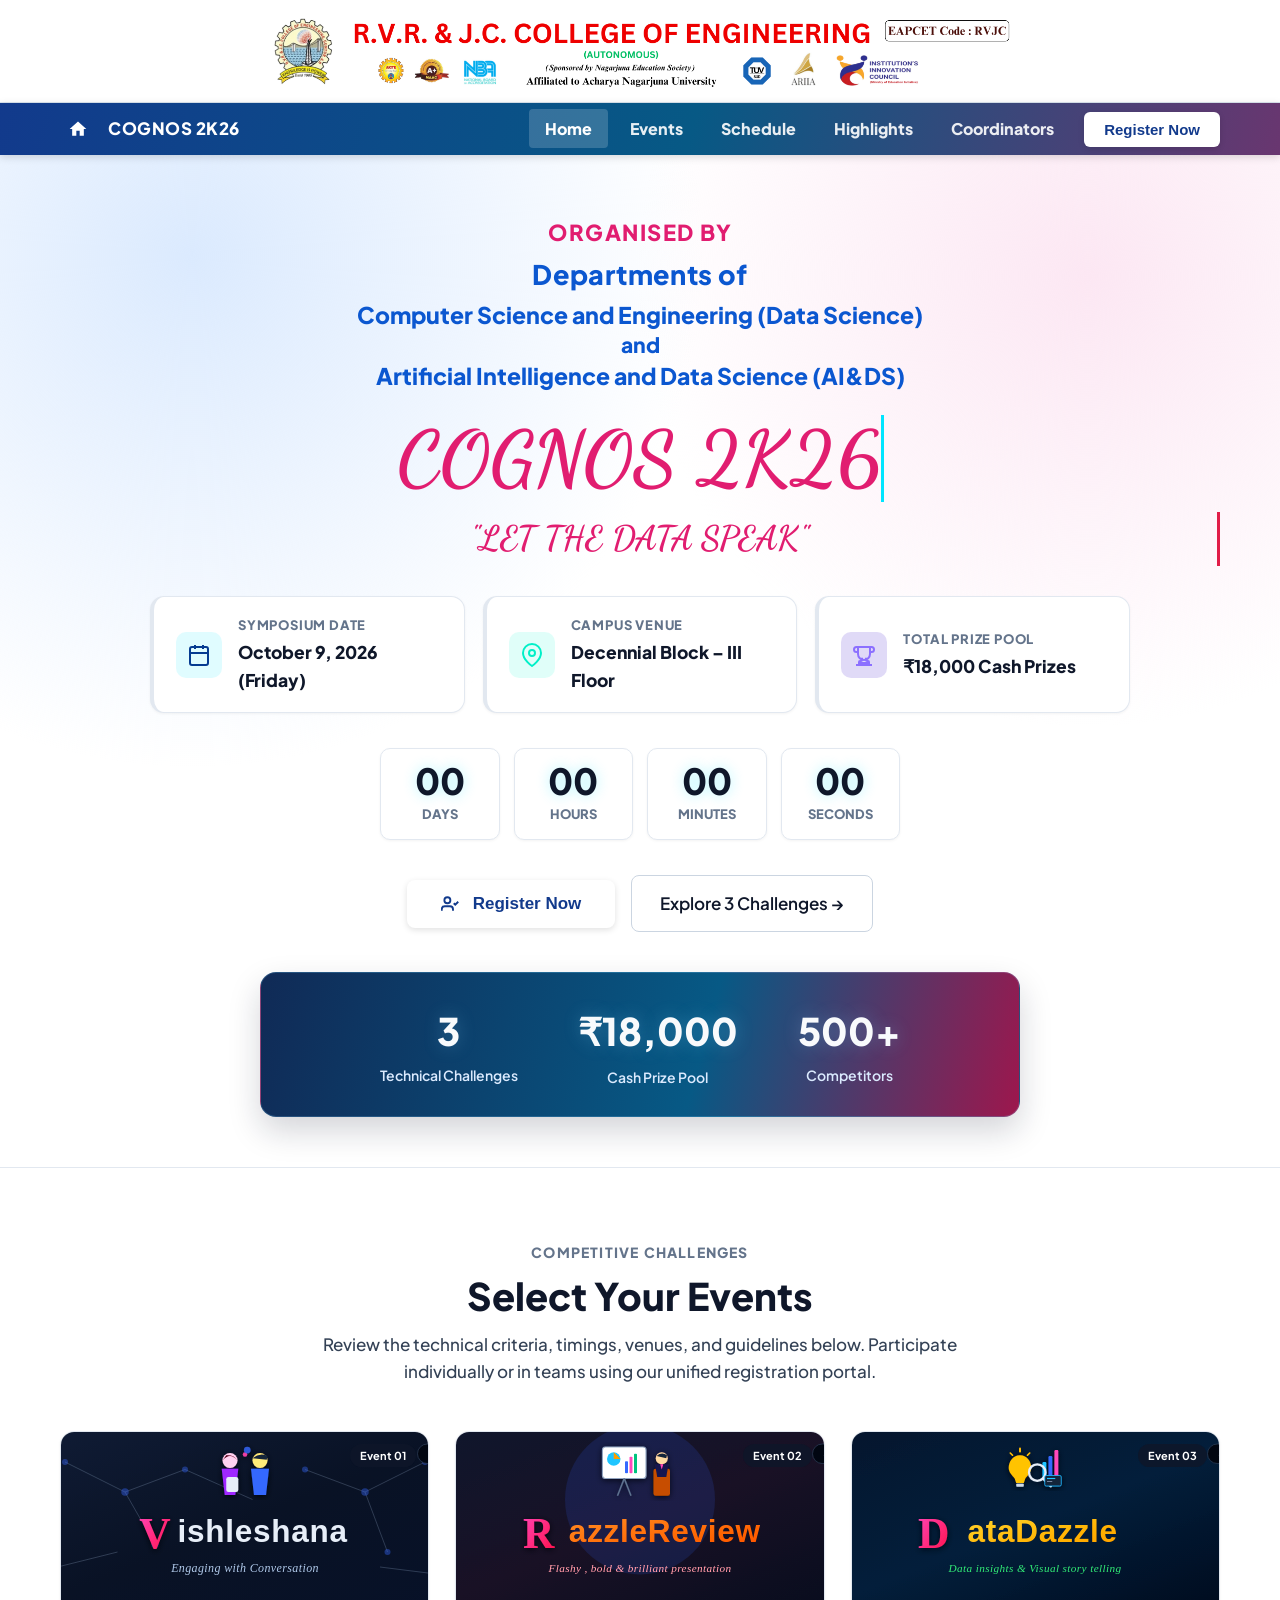
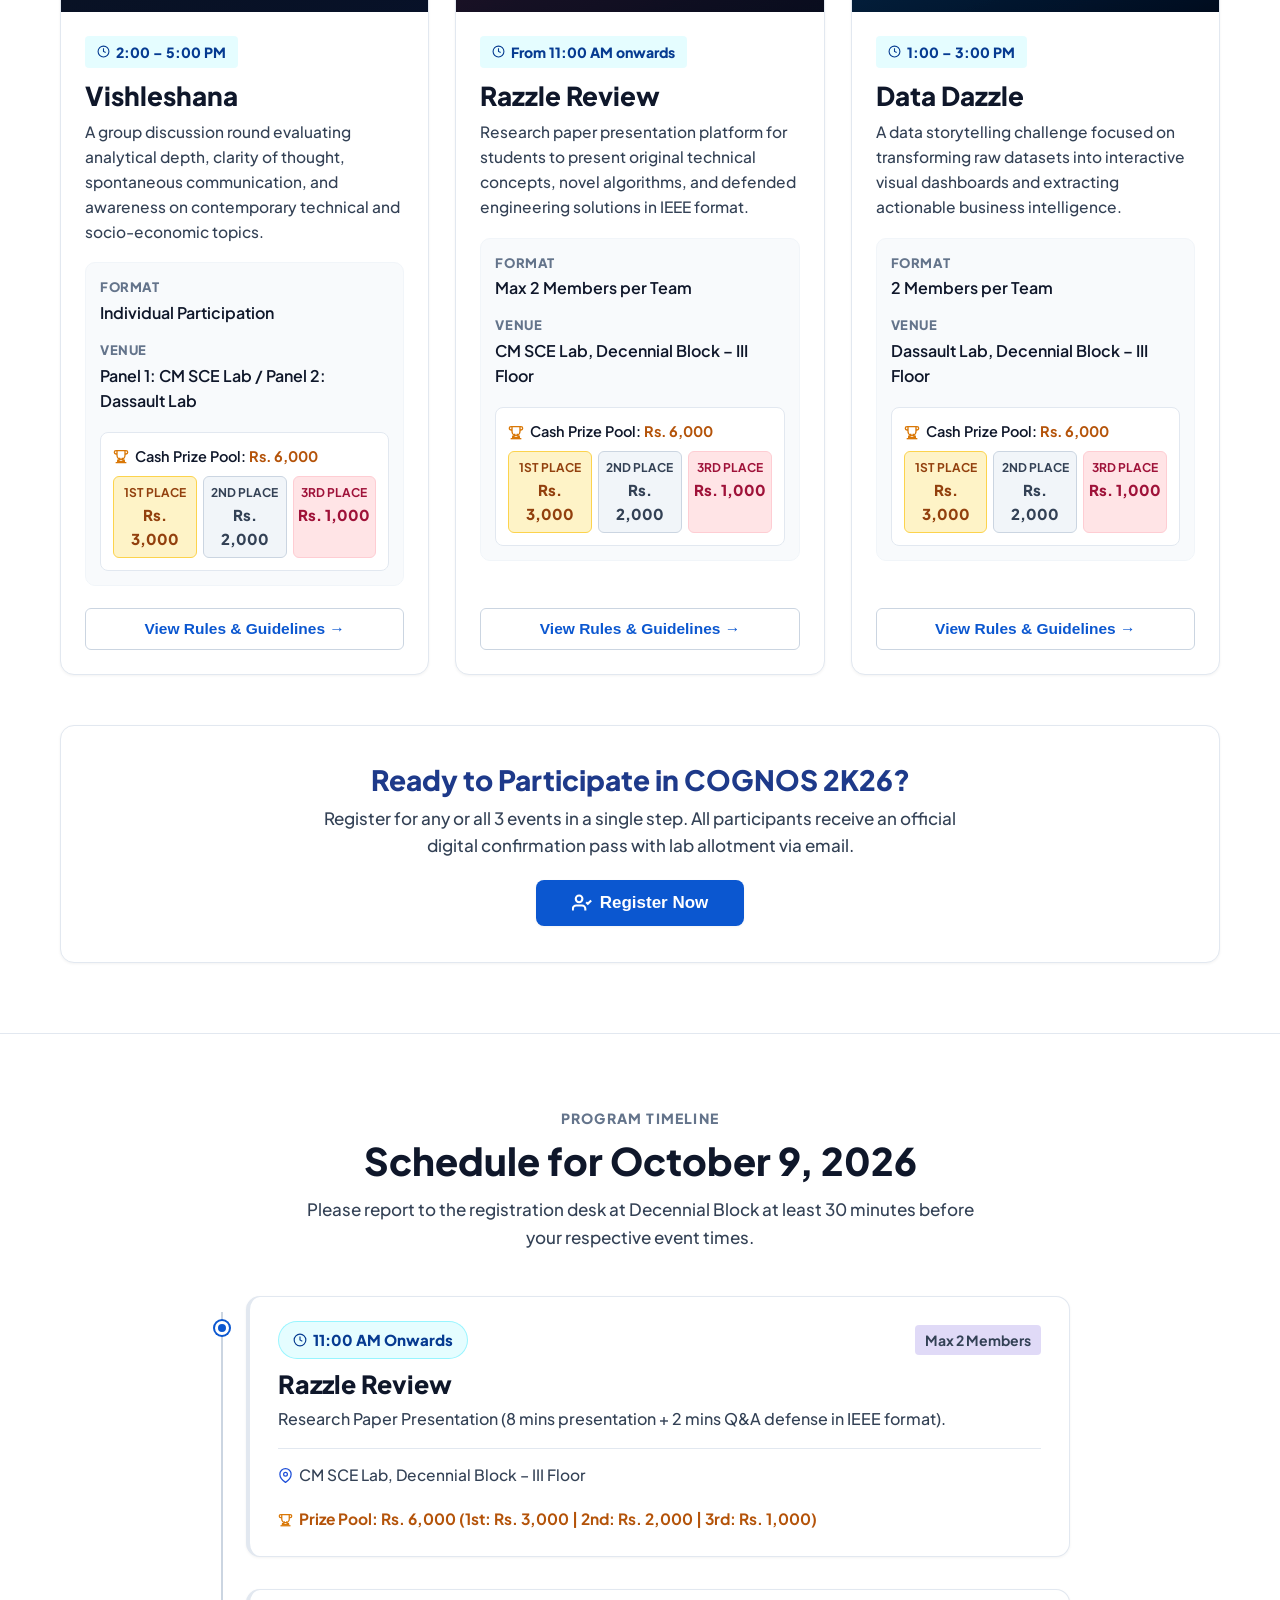
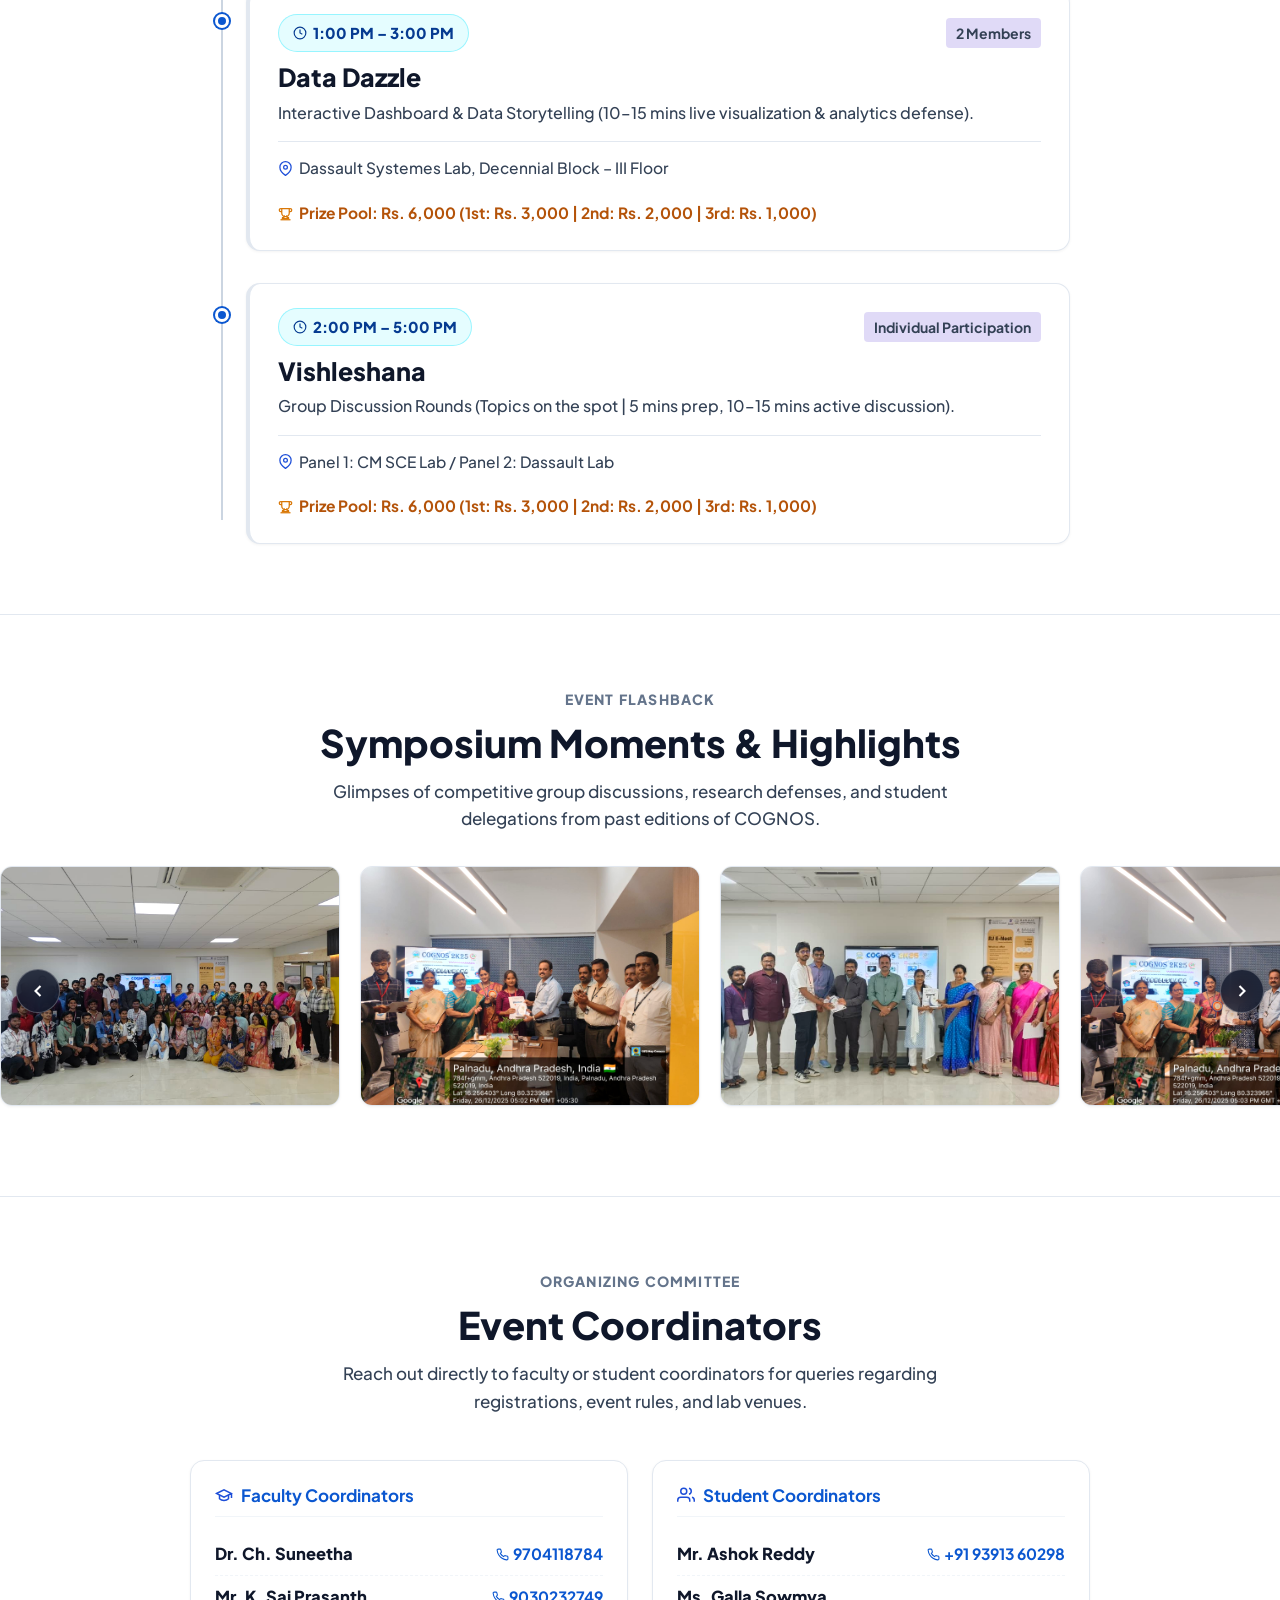
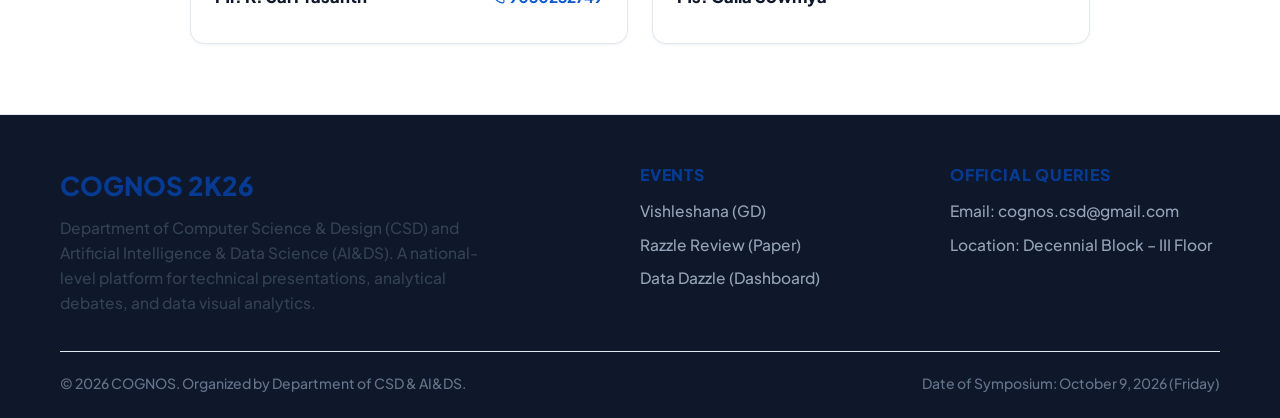
==== commit a04c94e7: "Remove accommodation system across UI, form, backend, emails, and exports; add mobile responsiveness" ====
--- a/frontend/index.html
+++ b/frontend/index.html
@@ -48,7 +48,6 @@
                     <li><a href="#schedule" class="nav-link">Schedule</a></li>
                     <li><a href="#gallery" class="nav-link">Highlights</a></li>
                     <li><a href="#coordinators" class="nav-link">Coordinators</a></li>
-                    <li><a href="#hospitality" class="nav-link">Accommodation</a></li>
                     <li><button class="btn-nav-register pulse-btn" onclick="openRegistrationModal()">Register Now</button></li>
                 </ul>
             </nav>
@@ -572,24 +571,6 @@
                     </div>
                 </div>
             </div>
-
-            <!-- Hospitality & Accommodation -->
-            <div id="hospitality" class="hospitality-banner animate-on-scroll">
-                <div class="hosp-info">
-                    <h3>Hospitality &amp; Accommodation Services</h3>
-                    <p>
-                        For participants traveling from other institutions, food and accommodation arrangements are facilitated by the college committee. Please inform the coordinator at least 2 days in advance.
-                    </p>
-                </div>
-                <div class="hosp-contact-badge">
-                    <div style="font-size: 11px; text-transform: uppercase; color: #64748b; font-weight: 700;">Faculty Coordinator</div>
-                    <div class="hosp-coord-name">Mr. K. Medeswararao</div>
-                    <a href="tel:9885686721" class="hosp-coord-phone">
-                        <svg width="13" height="13" viewBox="0 0 24 24" fill="none" stroke="currentColor" stroke-width="2"><path d="M22 16.92v3a2 2 0 0 1-2.18 2 19.79 19.79 0 0 1-8.63-3.07 19.5 19.5 0 0 1-6-6 19.79 19.79 0 0 1-3.07-8.67A2 2 0 0 1 4.11 2h3a2 2 0 0 1 2 1.72 12.84 12.84 0 0 0 .7 2.81 2 2 0 0 1-.45 2.11L8.09 9.91a16 16 0 0 0 6 6l1.27-1.27a2 2 0 0 1 2.11-.45 12.84 12.84 0 0 0 2.81.7A2 2 0 0 1 22 16.92z"></path></svg>
-                        9885686721
-                    </a>
-                </div>
-            </div>
         </div>
     </section>
 
@@ -765,39 +746,7 @@
                         </div>
                     </div>
 
-                    <!-- 3. Accommodation Information -->
-                    <div class="form-group-title">
-                        <svg width="16" height="16" viewBox="0 0 24 24" fill="none" stroke="#1d4ed8" stroke-width="2"><path d="M3 21h18"></path><path d="M5 21V5a2 2 0 0 1 2-2h10a2 2 0 0 1 2 2v16"></path><path d="M9 7h2"></path><path d="M13 7h2"></path><path d="M9 11h2"></path><path d="M13 11h2"></path><path d="M9 15h6"></path></svg>
-                        3. Accommodation Information
-                    </div>
-
-                    <div class="form-grid-2">
-                        <div class="form-field">
-                            <label class="form-label" for="gender">Accommodation Group <span class="req">*</span></label>
-                            <select id="gender" name="gender" class="form-input" required>
-                                <option value="">Select group</option>
-                                <option value="Boys">Boys</option>
-                                <option value="Girls">Girls</option>
-                            </select>
-                        </div>
-
-                        <div class="form-field">
-                            <label class="form-label" for="distance_from_college_km">Distance from College (km) <span class="req">*</span></label>
-                            <input type="number" id="distance_from_college_km" name="distance_from_college_km" class="form-input" min="0" max="9999.99" step="0.01" placeholder="e.g. 125" required>
-                        </div>
-                    </div>
-
-                    <div class="form-field">
-                        <label class="form-label" for="accommodation_required">Do you require accommodation? <span class="req">*</span></label>
-                        <select id="accommodation_required" name="accommodation_required" class="form-input" required>
-                            <option value="">Select an option</option>
-                            <option value="1">Yes, I require accommodation</option>
-                            <option value="0">No, I do not require accommodation</option>
-                        </select>
-                        <small id="accommodationHelp" style="display:block; margin-top:6px; color:#64748b;">Accommodation requests are accepted only for participants travelling more than 100 km.</small>
-                    </div>
-
-                    <!-- 4. Upload College ID Card -->
+                    <!-- 3. Upload College ID Card -->
                     <div class="form-field">
                         <label class="form-label">
                             <svg width="14" height="14" viewBox="0 0 24 24" fill="none" stroke="#1d4ed8" stroke-width="2" style="vertical-align: -2px; margin-right: 4px;"><path d="M21 15v4a2 2 0 0 1-2 2H5a2 2 0 0 1-2-2v-4"></path><polyline points="17 8 12 3 7 8"></polyline><line x1="12" y1="3" x2="12" y2="15"></line></svg>
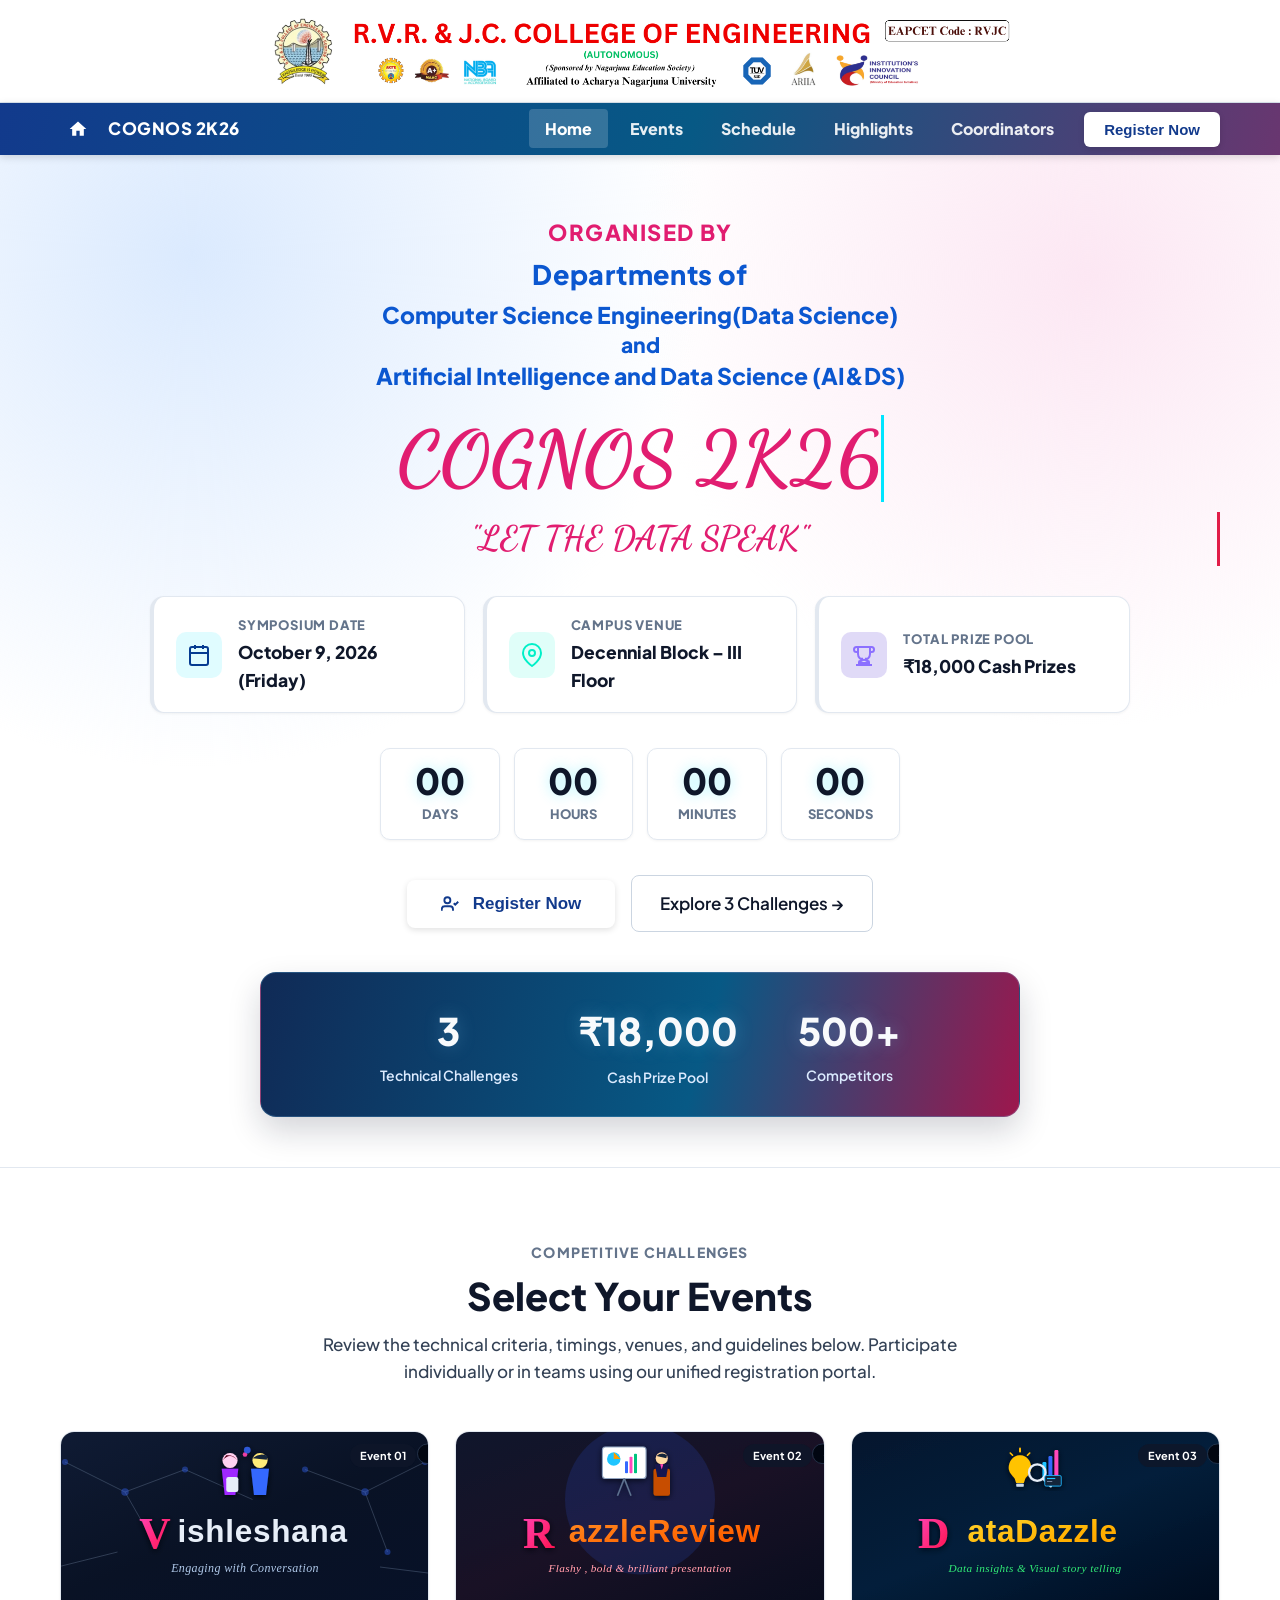
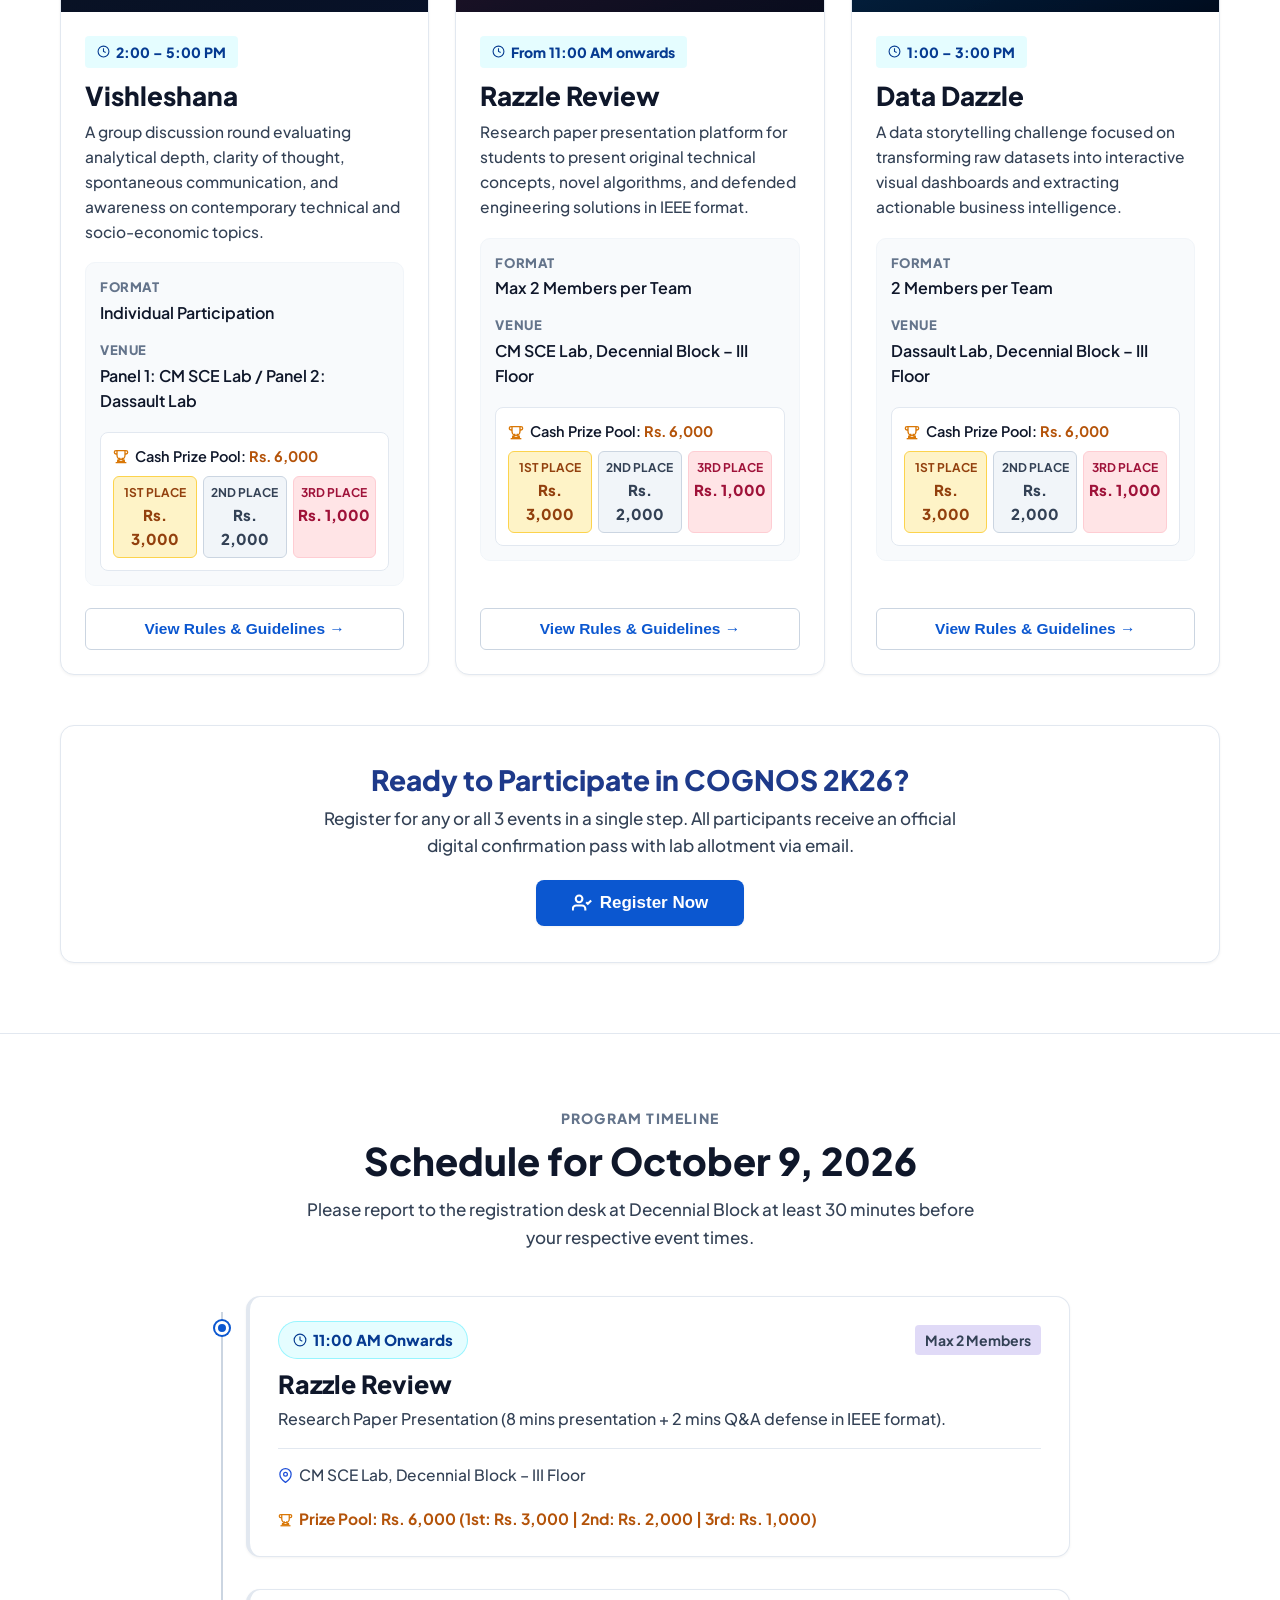
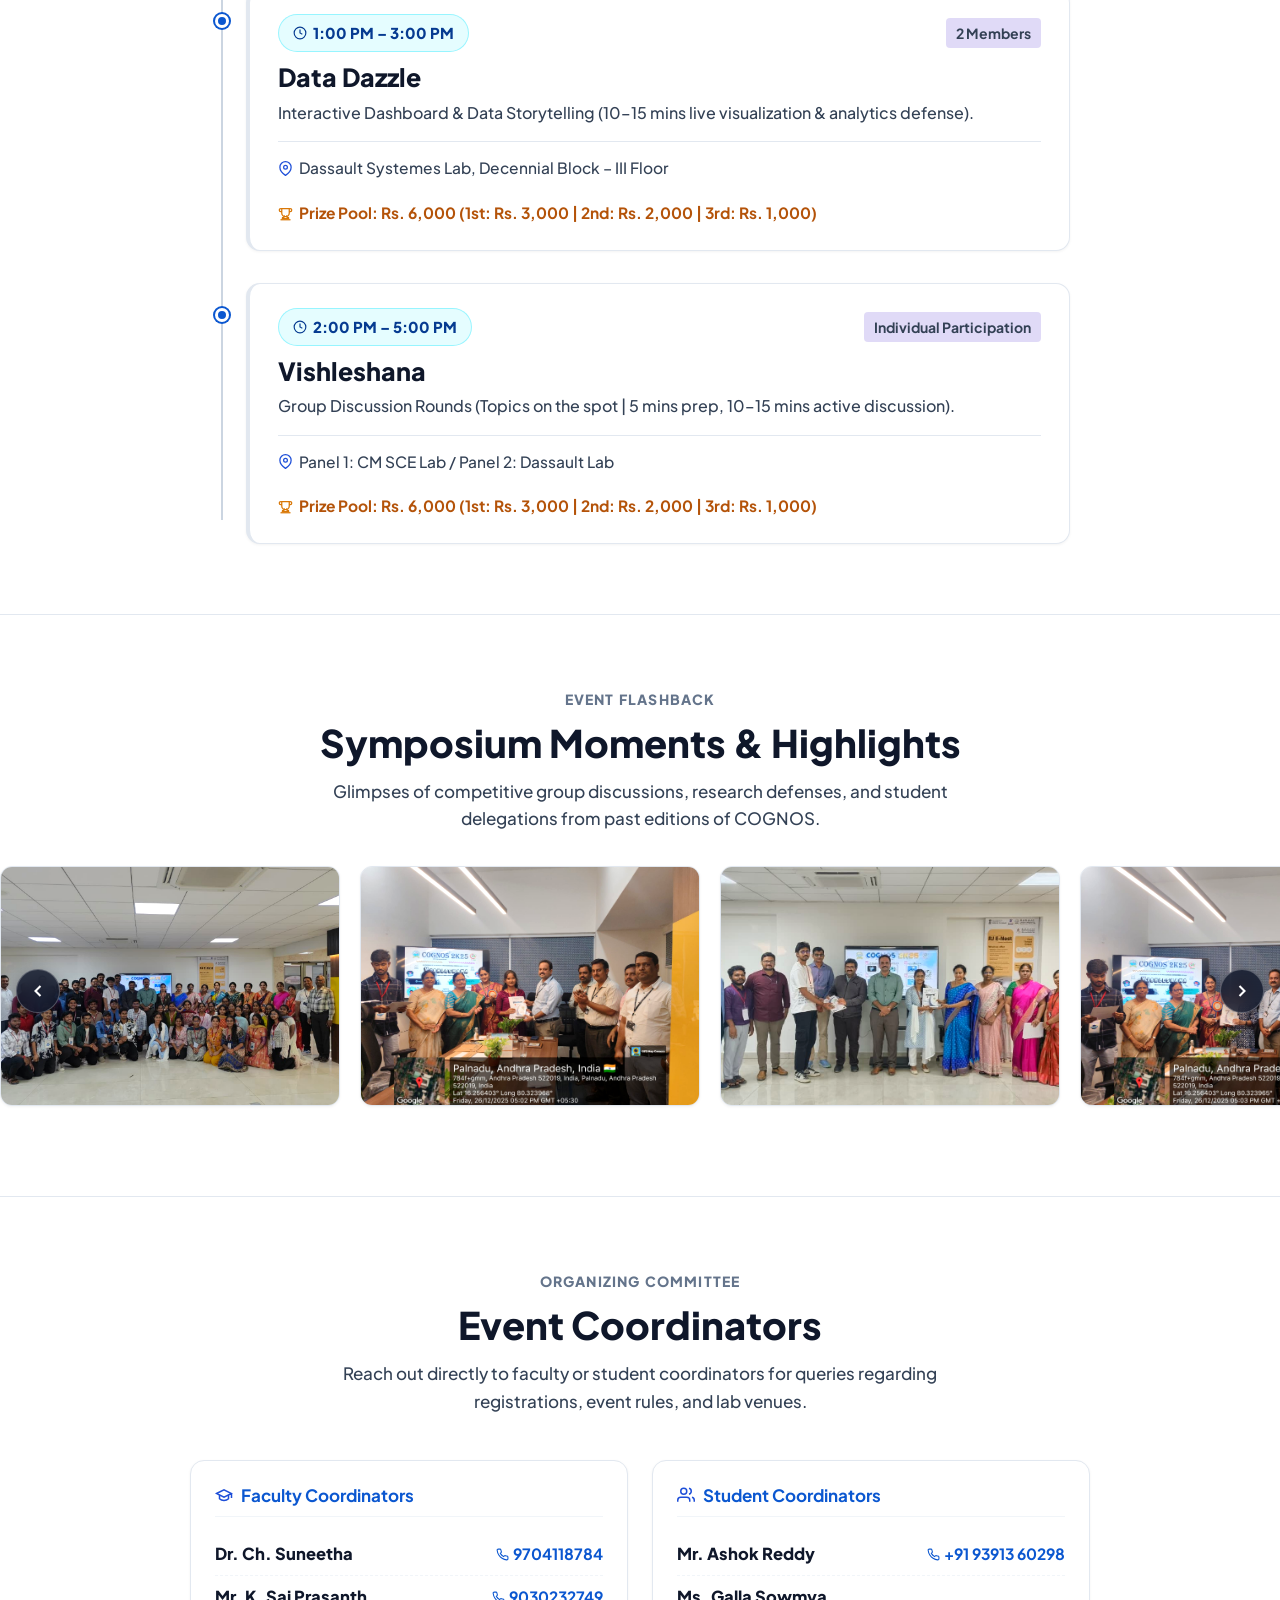
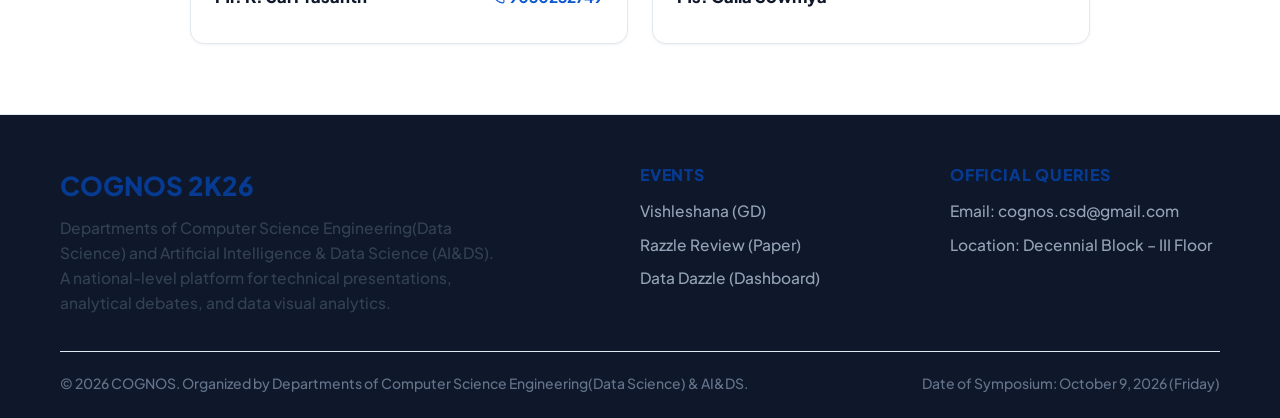
==== commit 55ccfe23: "Update department branding: use Departments of, replace AIDS with AI&DS, and replace CSD with Comput" ====
--- a/frontend/index.html
+++ b/frontend/index.html
@@ -4,8 +4,8 @@
     <meta charset="UTF-8">
     <meta http-equiv="Content-Type" content="text/html; charset=UTF-8">
     <meta name="viewport" content="width=device-width, initial-scale=1.0">
-    <title>COGNOS 2K26 | National Level Technical Symposium - Department of CSD &amp; AI&DS</title>
-    <meta name="description" content="COGNOS 2K26 - National Level Technical Fest organized by Department of CSD &amp; AI&DS. Events include Vishleshana, Razzle Review, and Data Dazzle on October 9th.">
+    <title>COGNOS 2K26 | National Level Technical Symposium - Departments of Computer Science Engineering(Data Science) &amp; AI&DS</title>
+    <meta name="description" content="COGNOS 2K26 - National Level Technical Fest organized by Departments of Computer Science Engineering(Data Science) &amp; AI&DS. Events include Vishleshana, Razzle Review, and Data Dazzle on October 9th.">
     <link rel="icon" type="image/svg+xml" href="assets/images/favicon.svg">
     <link rel="shortcut icon" href="assets/images/favicon.svg">
     <link rel="apple-touch-icon" href="assets/images/header_logo.png">
@@ -60,7 +60,7 @@
             <div class="hero-department-block animate-fade-in">
                 <span class="organizer-kicker">Organised by</span>
                 <span class="department-label">Departments of</span>
-                <span class="department-name">Computer Science and Engineering (Data Science)</span>
+                <span class="department-name">Computer Science Engineering(Data Science)</span>
                 <span class="department-connector">and</span>
                 <span class="department-name">Artificial Intelligence and Data Science (AI&DS)</span>
             </div>
@@ -581,7 +581,7 @@
                 <div class="footer-about">
                     <div class="footer-brand">COGNOS 2K26</div>
                     <p>
-                        Department of Computer Science &amp; Design (CSD) and Artificial Intelligence &amp; Data Science (AI&DS).
+                        Departments of Computer Science Engineering(Data Science) and Artificial Intelligence &amp; Data Science (AI&DS).
                         A national-level platform for technical presentations, analytical debates, and data visual analytics.
                     </p>
                 </div>
@@ -605,7 +605,7 @@
             </div>
 
             <div class="footer-bottom">
-                <p>&copy; 2026 COGNOS. Organized by Department of CSD &amp; AI&DS.</p>
+                <p>&copy; 2026 COGNOS. Organized by Departments of Computer Science Engineering(Data Science) &amp; AI&DS.</p>
                 <p>Date of Symposium: October 9, 2026 (Friday)</p>
             </div>
         </div>
@@ -734,7 +734,7 @@
                                 <svg width="14" height="14" viewBox="0 0 24 24" fill="none" stroke="#1d4ed8" stroke-width="2" style="vertical-align: -2px; margin-right: 4px;"><polyline points="16 18 22 12 16 6"></polyline><polyline points="8 6 2 12 8 18"></polyline></svg>
                                 Branch <span class="req">*</span>
                             </label>
-                            <input type="text" id="branch" name="branch" class="form-input" placeholder="e.g. CSD / AI&DS / CSE" required>
+                            <input type="text" id="branch" name="branch" class="form-input" placeholder="e.g. CSE(DS) / AI&DS / CSE" required>
                         </div>
 
                         <div class="form-field">
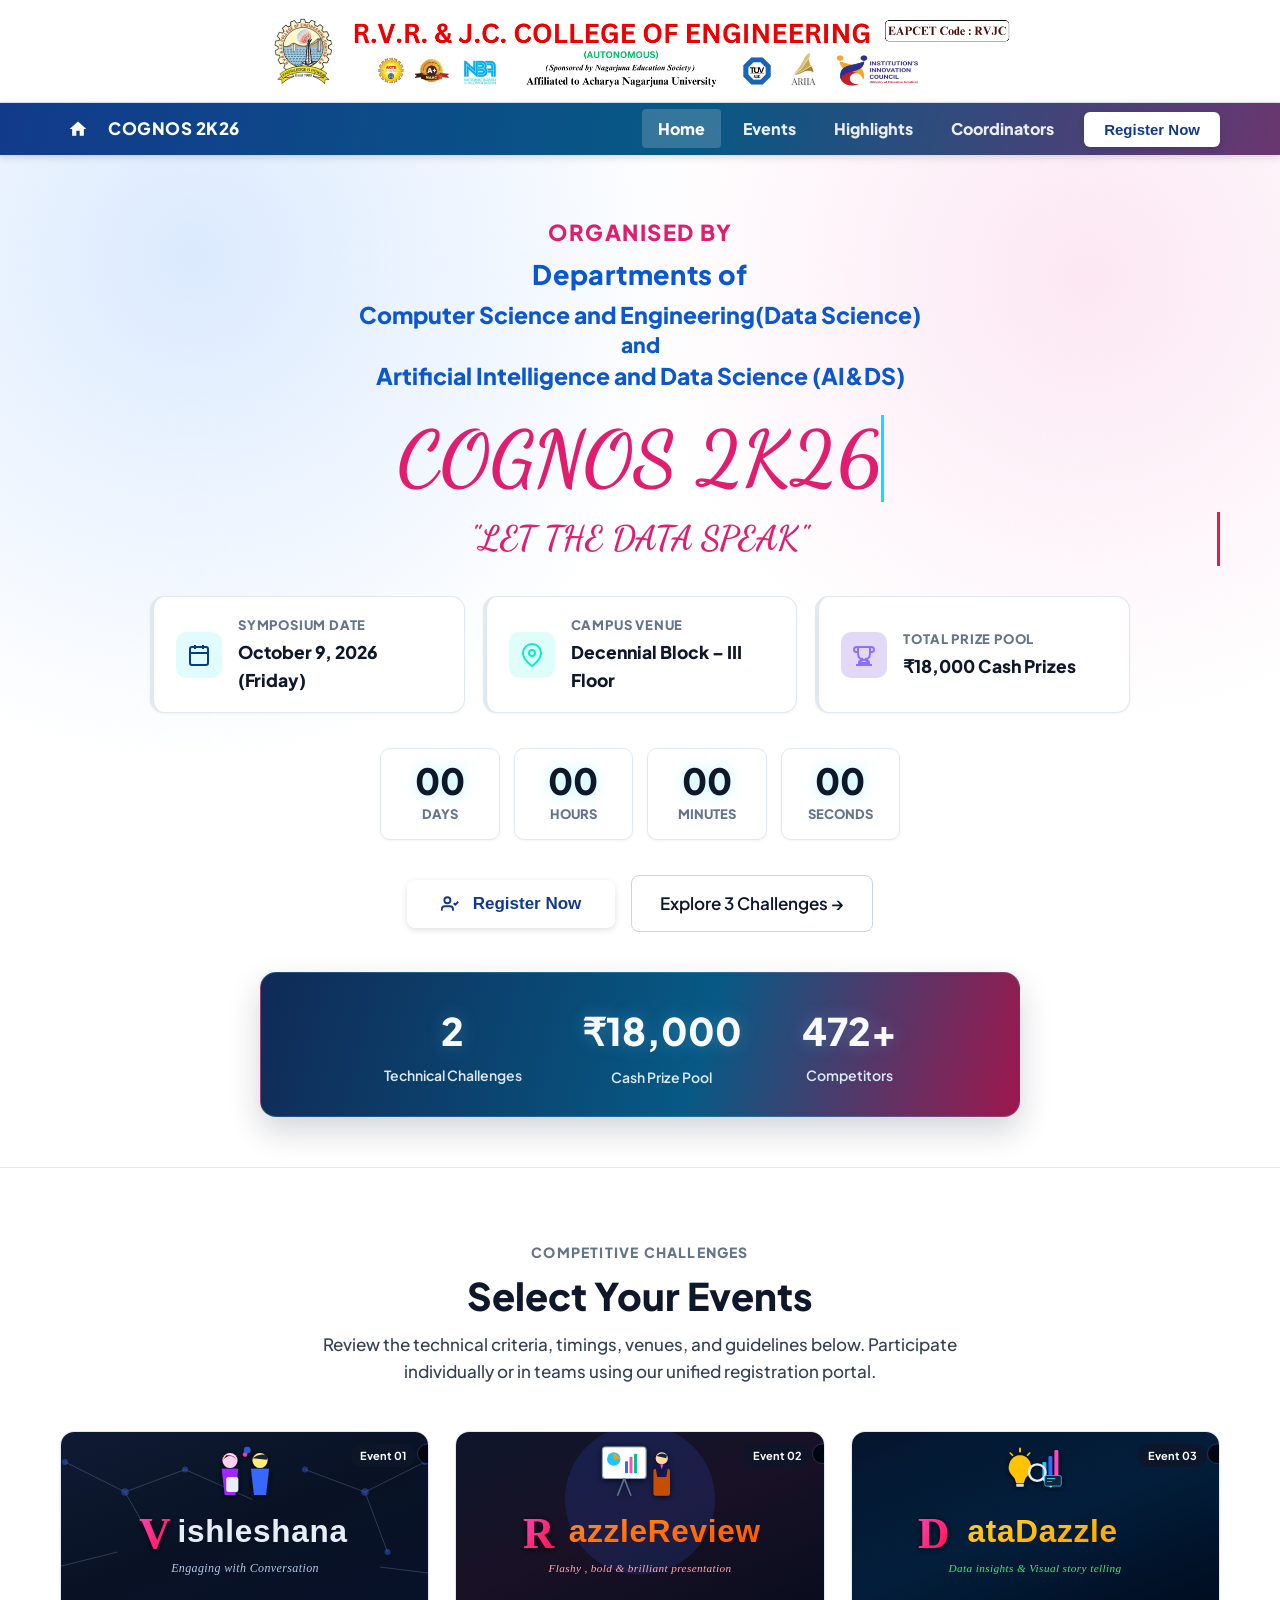
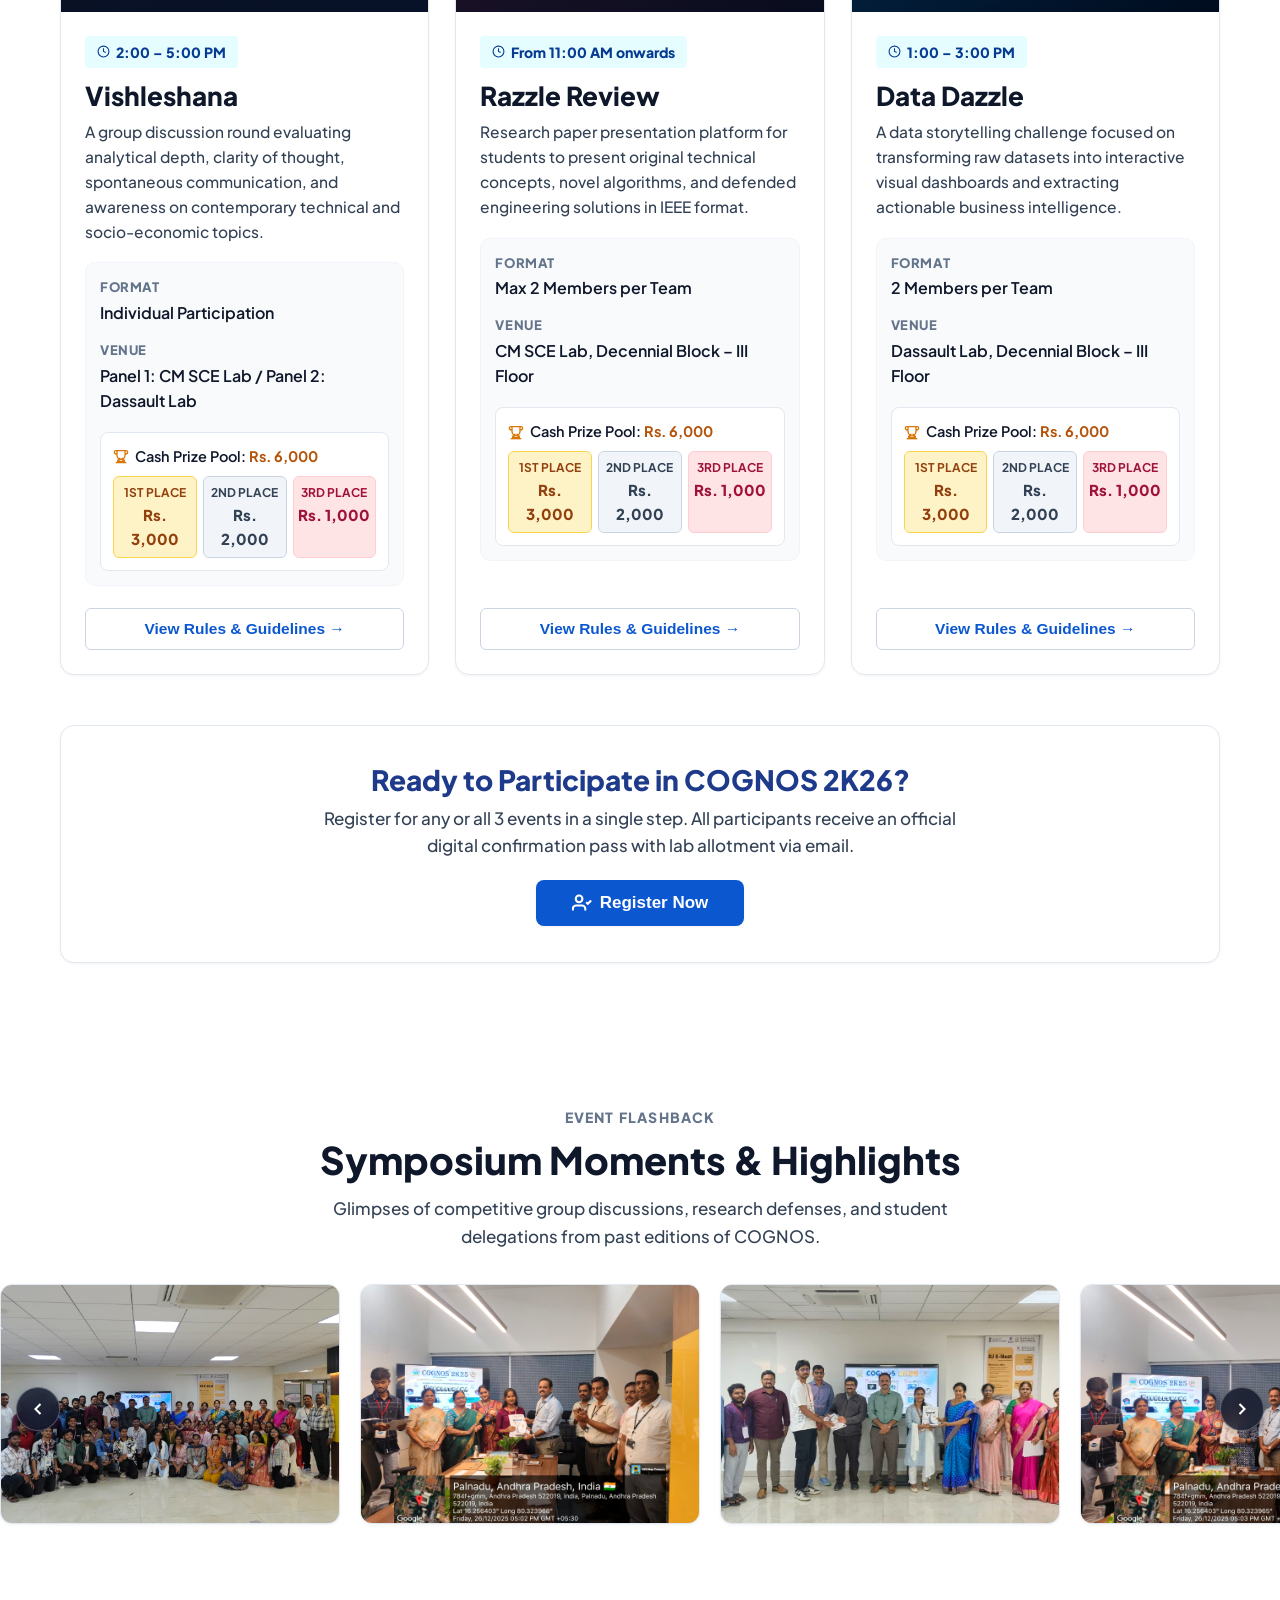
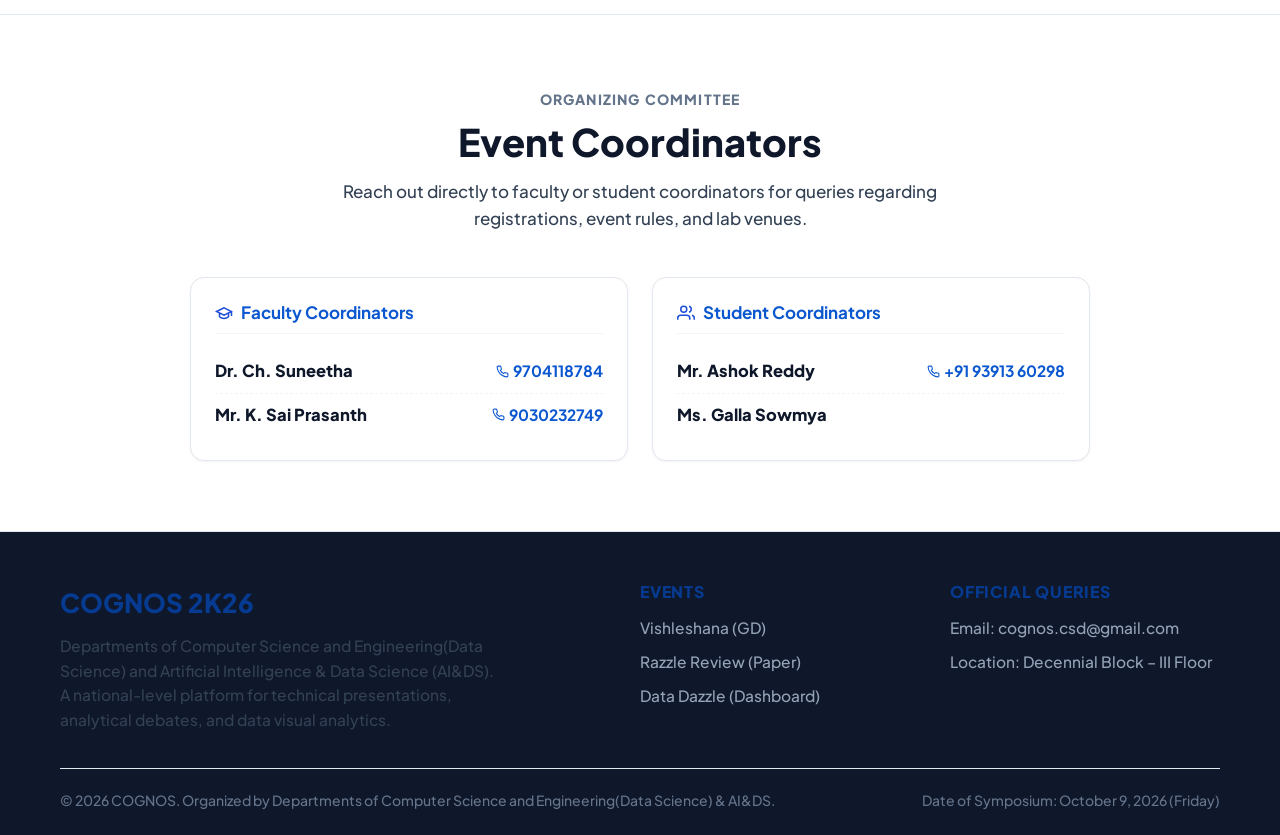
==== commit ae013a27: "Update department name to Computer Science and Engineering(Data Science) across all files and remove" ====
--- a/frontend/index.html
+++ b/frontend/index.html
@@ -4,8 +4,8 @@
     <meta charset="UTF-8">
     <meta http-equiv="Content-Type" content="text/html; charset=UTF-8">
     <meta name="viewport" content="width=device-width, initial-scale=1.0">
-    <title>COGNOS 2K26 | National Level Technical Symposium - Departments of Computer Science Engineering(Data Science) &amp; AI&DS</title>
-    <meta name="description" content="COGNOS 2K26 - National Level Technical Fest organized by Departments of Computer Science Engineering(Data Science) &amp; AI&DS. Events include Vishleshana, Razzle Review, and Data Dazzle on October 9th.">
+    <title>COGNOS 2K26 | National Level Technical Symposium - Departments of Computer Science and Engineering(Data Science) &amp; AI&DS</title>
+    <meta name="description" content="COGNOS 2K26 - National Level Technical Fest organized by Departments of Computer Science and Engineering(Data Science) &amp; AI&DS. Events include Vishleshana, Razzle Review, and Data Dazzle on October 9th.">
     <link rel="icon" type="image/svg+xml" href="assets/images/favicon.svg">
     <link rel="shortcut icon" href="assets/images/favicon.svg">
     <link rel="apple-touch-icon" href="assets/images/header_logo.png">
@@ -45,7 +45,6 @@
                 <ul class="nav-links" id="navLinks">
                     <li><a href="#home" class="nav-link active">Home</a></li>
                     <li><a href="#events" class="nav-link">Events</a></li>
-                    <li><a href="#schedule" class="nav-link">Schedule</a></li>
                     <li><a href="#gallery" class="nav-link">Highlights</a></li>
                     <li><a href="#coordinators" class="nav-link">Coordinators</a></li>
                     <li><button class="btn-nav-register pulse-btn" onclick="openRegistrationModal()">Register Now</button></li>
@@ -60,7 +59,7 @@
             <div class="hero-department-block animate-fade-in">
                 <span class="organizer-kicker">Organised by</span>
                 <span class="department-label">Departments of</span>
-                <span class="department-name">Computer Science Engineering(Data Science)</span>
+                <span class="department-name">Computer Science and Engineering(Data Science)</span>
                 <span class="department-connector">and</span>
                 <span class="department-name">Artificial Intelligence and Data Science (AI&DS)</span>
             </div>
@@ -348,106 +347,6 @@
                         <svg width="20" height="20" viewBox="0 0 24 24" fill="none" stroke="currentColor" stroke-width="2.5"><path d="M16 21v-2a4 4 0 0 0-4-4H5a4 4 0 0 0-4 4v2"></path><circle cx="8.5" cy="7" r="4"></circle><polyline points="17 11 19 13 23 9"></polyline></svg>
                         Register Now
                     </button>
-                </div>
-            </div>
-        </div>
-    </section>
-
-    <!-- 5. SCHEDULE SECTION (Timeline & Cards Layout with Hover Effects - NO TABLE) -->
-    <section id="schedule" class="schedule-section">
-        <div class="container">
-            <div class="section-header">
-                <span class="section-tag">PROGRAM TIMELINE</span>
-                <h2 class="section-title">Schedule for October 9, 2026</h2>
-                <p class="section-desc">Please report to the registration desk at Decennial Block at least 30 minutes before your respective event times.</p>
-            </div>
-
-            <!-- Modern Timeline Container -->
-            <div class="timeline-container">
-                <div class="timeline-spine"></div>
-
-                <!-- Timeline Item 1: Razzle Review -->
-                <div class="timeline-item animate-on-scroll">
-                    <div class="timeline-marker">
-                        <div class="marker-dot"></div>
-                    </div>
-                    <div class="timeline-card">
-                        <div class="timeline-card-header">
-                            <span class="timeline-time-badge">
-                                <svg width="14" height="14" viewBox="0 0 24 24" fill="none" stroke="currentColor" stroke-width="2"><circle cx="12" cy="12" r="10"></circle><polyline points="12 6 12 12 16 14"></polyline></svg>
-                                11:00 AM Onwards
-                            </span>
-                            <span class="timeline-format-badge">Max 2 Members</span>
-                        </div>
-                        <h3 class="timeline-card-title">Razzle Review</h3>
-                        <p class="timeline-card-sub">Research Paper Presentation (8 mins presentation + 2 mins Q&amp;A defense in IEEE format).</p>
-                        <div class="timeline-card-meta">
-                            <div class="timeline-meta-point">
-                                <svg width="15" height="15" viewBox="0 0 24 24" fill="none" stroke="#1d4ed8" stroke-width="2"><path d="M21 10c0 7-9 13-9 13s-9-6-9-13a9 9 0 0 1 18 0z"></path><circle cx="12" cy="10" r="3"></circle></svg>
-                                <span>CM SCE Lab, Decennial Block &ndash; III Floor</span>
-                            </div>
-                            <div class="timeline-meta-point prize-point">
-                                <svg width="15" height="15" viewBox="0 0 24 24" fill="none" stroke="#d97706" stroke-width="2"><path d="M6 9H4.5a2.5 2.5 0 0 1 0-5H6"></path><path d="M18 9h1.5a2.5 2.5 0 0 0 0-5H18"></path><path d="M4 22h16"></path><path d="M10 14.66V17c0 .55-.45 1-1 1H8c-.55 0-1 .45-1 1v1h10v-1c0-.55-.45-1-1-1h-1c-.55 0-1-.45-1-1v-2.34"></path><path d="M6 4h12v7a6 6 0 0 1-12 0V4z"></path></svg>
-                                <span>Prize Pool: Rs. 6,000 (1st: Rs. 3,000 | 2nd: Rs. 2,000 | 3rd: Rs. 1,000)</span>
-                            </div>
-                        </div>
-                    </div>
-                </div>
-
-                <!-- Timeline Item 2: Data Dazzle -->
-                <div class="timeline-item animate-on-scroll">
-                    <div class="timeline-marker">
-                        <div class="marker-dot"></div>
-                    </div>
-                    <div class="timeline-card">
-                        <div class="timeline-card-header">
-                            <span class="timeline-time-badge">
-                                <svg width="14" height="14" viewBox="0 0 24 24" fill="none" stroke="currentColor" stroke-width="2"><circle cx="12" cy="12" r="10"></circle><polyline points="12 6 12 12 16 14"></polyline></svg>
-                                1:00 PM &ndash; 3:00 PM
-                            </span>
-                            <span class="timeline-format-badge">2 Members</span>
-                        </div>
-                        <h3 class="timeline-card-title">Data Dazzle</h3>
-                        <p class="timeline-card-sub">Interactive Dashboard &amp; Data Storytelling (10&ndash;15 mins live visualization &amp; analytics defense).</p>
-                        <div class="timeline-card-meta">
-                            <div class="timeline-meta-point">
-                                <svg width="15" height="15" viewBox="0 0 24 24" fill="none" stroke="#1d4ed8" stroke-width="2"><path d="M21 10c0 7-9 13-9 13s-9-6-9-13a9 9 0 0 1 18 0z"></path><circle cx="12" cy="10" r="3"></circle></svg>
-                                <span>Dassault Systemes Lab, Decennial Block &ndash; III Floor</span>
-                            </div>
-                            <div class="timeline-meta-point prize-point">
-                                <svg width="15" height="15" viewBox="0 0 24 24" fill="none" stroke="#d97706" stroke-width="2"><path d="M6 9H4.5a2.5 2.5 0 0 1 0-5H6"></path><path d="M18 9h1.5a2.5 2.5 0 0 0 0-5H18"></path><path d="M4 22h16"></path><path d="M10 14.66V17c0 .55-.45 1-1 1H8c-.55 0-1 .45-1 1v1h10v-1c0-.55-.45-1-1-1h-1c-.55 0-1-.45-1-1v-2.34"></path><path d="M6 4h12v7a6 6 0 0 1-12 0V4z"></path></svg>
-                                <span>Prize Pool: Rs. 6,000 (1st: Rs. 3,000 | 2nd: Rs. 2,000 | 3rd: Rs. 1,000)</span>
-                            </div>
-                        </div>
-                    </div>
-                </div>
-
-                <!-- Timeline Item 3: Vishleshana -->
-                <div class="timeline-item animate-on-scroll">
-                    <div class="timeline-marker">
-                        <div class="marker-dot"></div>
-                    </div>
-                    <div class="timeline-card">
-                        <div class="timeline-card-header">
-                            <span class="timeline-time-badge">
-                                <svg width="14" height="14" viewBox="0 0 24 24" fill="none" stroke="currentColor" stroke-width="2"><circle cx="12" cy="12" r="10"></circle><polyline points="12 6 12 12 16 14"></polyline></svg>
-                                2:00 PM &ndash; 5:00 PM
-                            </span>
-                            <span class="timeline-format-badge">Individual Participation</span>
-                        </div>
-                        <h3 class="timeline-card-title">Vishleshana</h3>
-                        <p class="timeline-card-sub">Group Discussion Rounds (Topics on the spot | 5 mins prep, 10&ndash;15 mins active discussion).</p>
-                        <div class="timeline-card-meta">
-                            <div class="timeline-meta-point">
-                                <svg width="15" height="15" viewBox="0 0 24 24" fill="none" stroke="#1d4ed8" stroke-width="2"><path d="M21 10c0 7-9 13-9 13s-9-6-9-13a9 9 0 0 1 18 0z"></path><circle cx="12" cy="10" r="3"></circle></svg>
-                                <span>Panel 1: CM SCE Lab / Panel 2: Dassault Lab</span>
-                            </div>
-                            <div class="timeline-meta-point prize-point">
-                                <svg width="15" height="15" viewBox="0 0 24 24" fill="none" stroke="#d97706" stroke-width="2"><path d="M6 9H4.5a2.5 2.5 0 0 1 0-5H6"></path><path d="M18 9h1.5a2.5 2.5 0 0 0 0-5H18"></path><path d="M4 22h16"></path><path d="M10 14.66V17c0 .55-.45 1-1 1H8c-.55 0-1 .45-1 1v1h10v-1c0-.55-.45-1-1-1h-1c-.55 0-1-.45-1-1v-2.34"></path><path d="M6 4h12v7a6 6 0 0 1-12 0V4z"></path></svg>
-                                <span>Prize Pool: Rs. 6,000 (1st: Rs. 3,000 | 2nd: Rs. 2,000 | 3rd: Rs. 1,000)</span>
-                            </div>
-                        </div>
-                    </div>
                 </div>
             </div>
         </div>
@@ -581,7 +480,7 @@
                 <div class="footer-about">
                     <div class="footer-brand">COGNOS 2K26</div>
                     <p>
-                        Departments of Computer Science Engineering(Data Science) and Artificial Intelligence &amp; Data Science (AI&DS).
+                        Departments of Computer Science and Engineering(Data Science) and Artificial Intelligence &amp; Data Science (AI&DS).
                         A national-level platform for technical presentations, analytical debates, and data visual analytics.
                     </p>
                 </div>
@@ -605,7 +504,7 @@
             </div>
 
             <div class="footer-bottom">
-                <p>&copy; 2026 COGNOS. Organized by Departments of Computer Science Engineering(Data Science) &amp; AI&DS.</p>
+                <p>&copy; 2026 COGNOS. Organized by Departments of Computer Science and Engineering(Data Science) &amp; AI&DS.</p>
                 <p>Date of Symposium: October 9, 2026 (Friday)</p>
             </div>
         </div>
